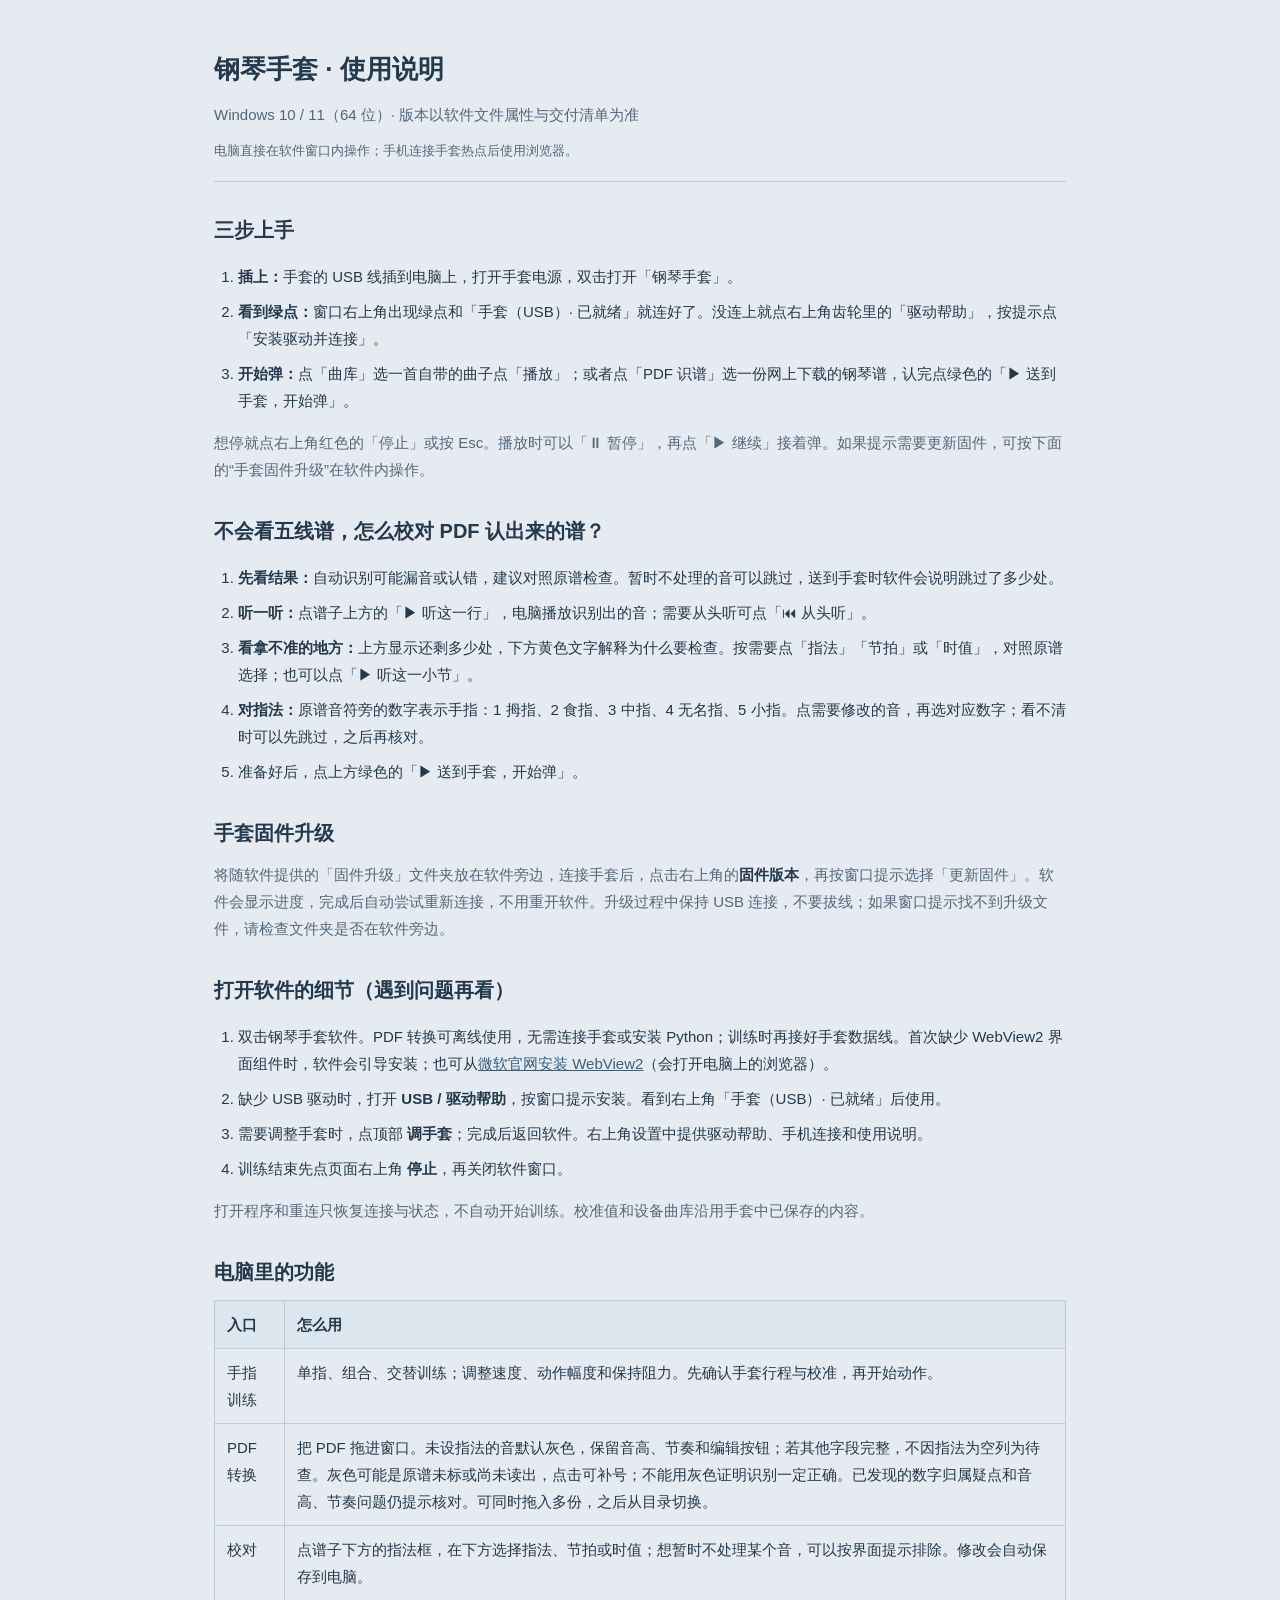
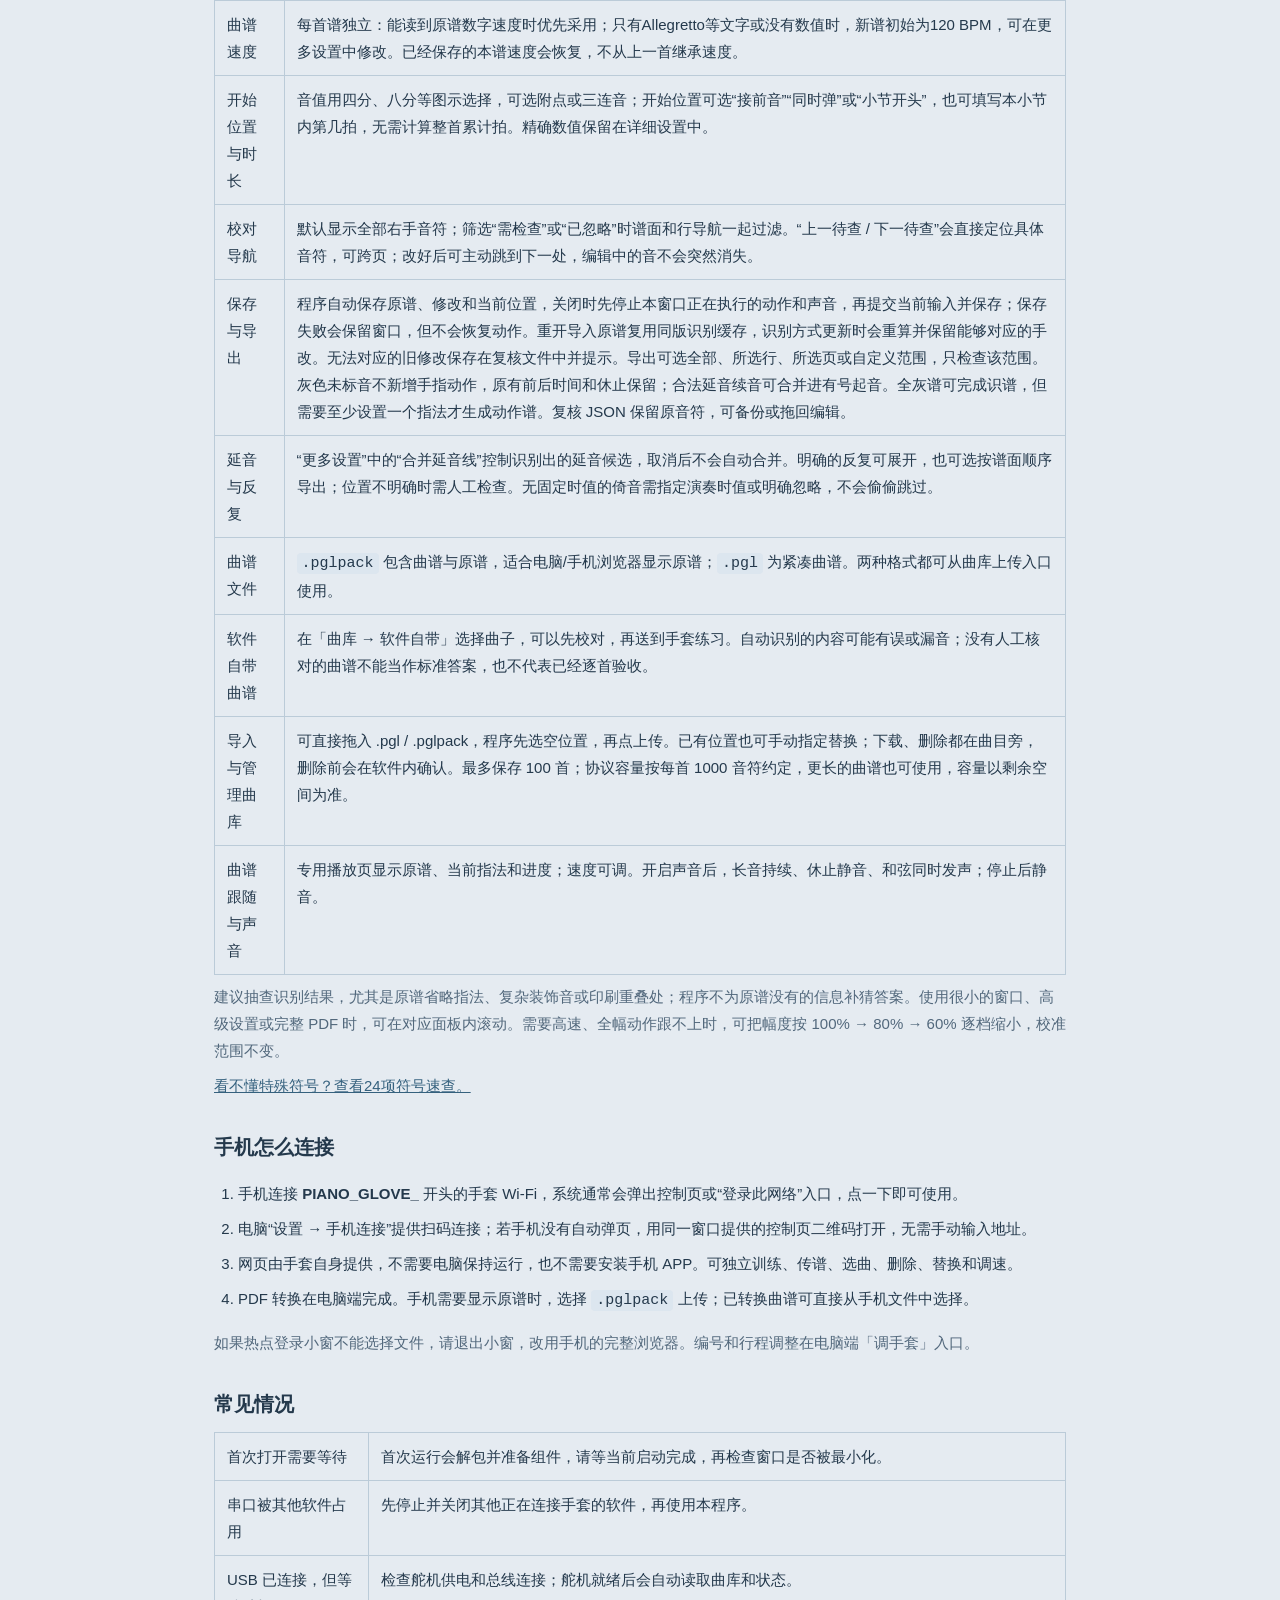
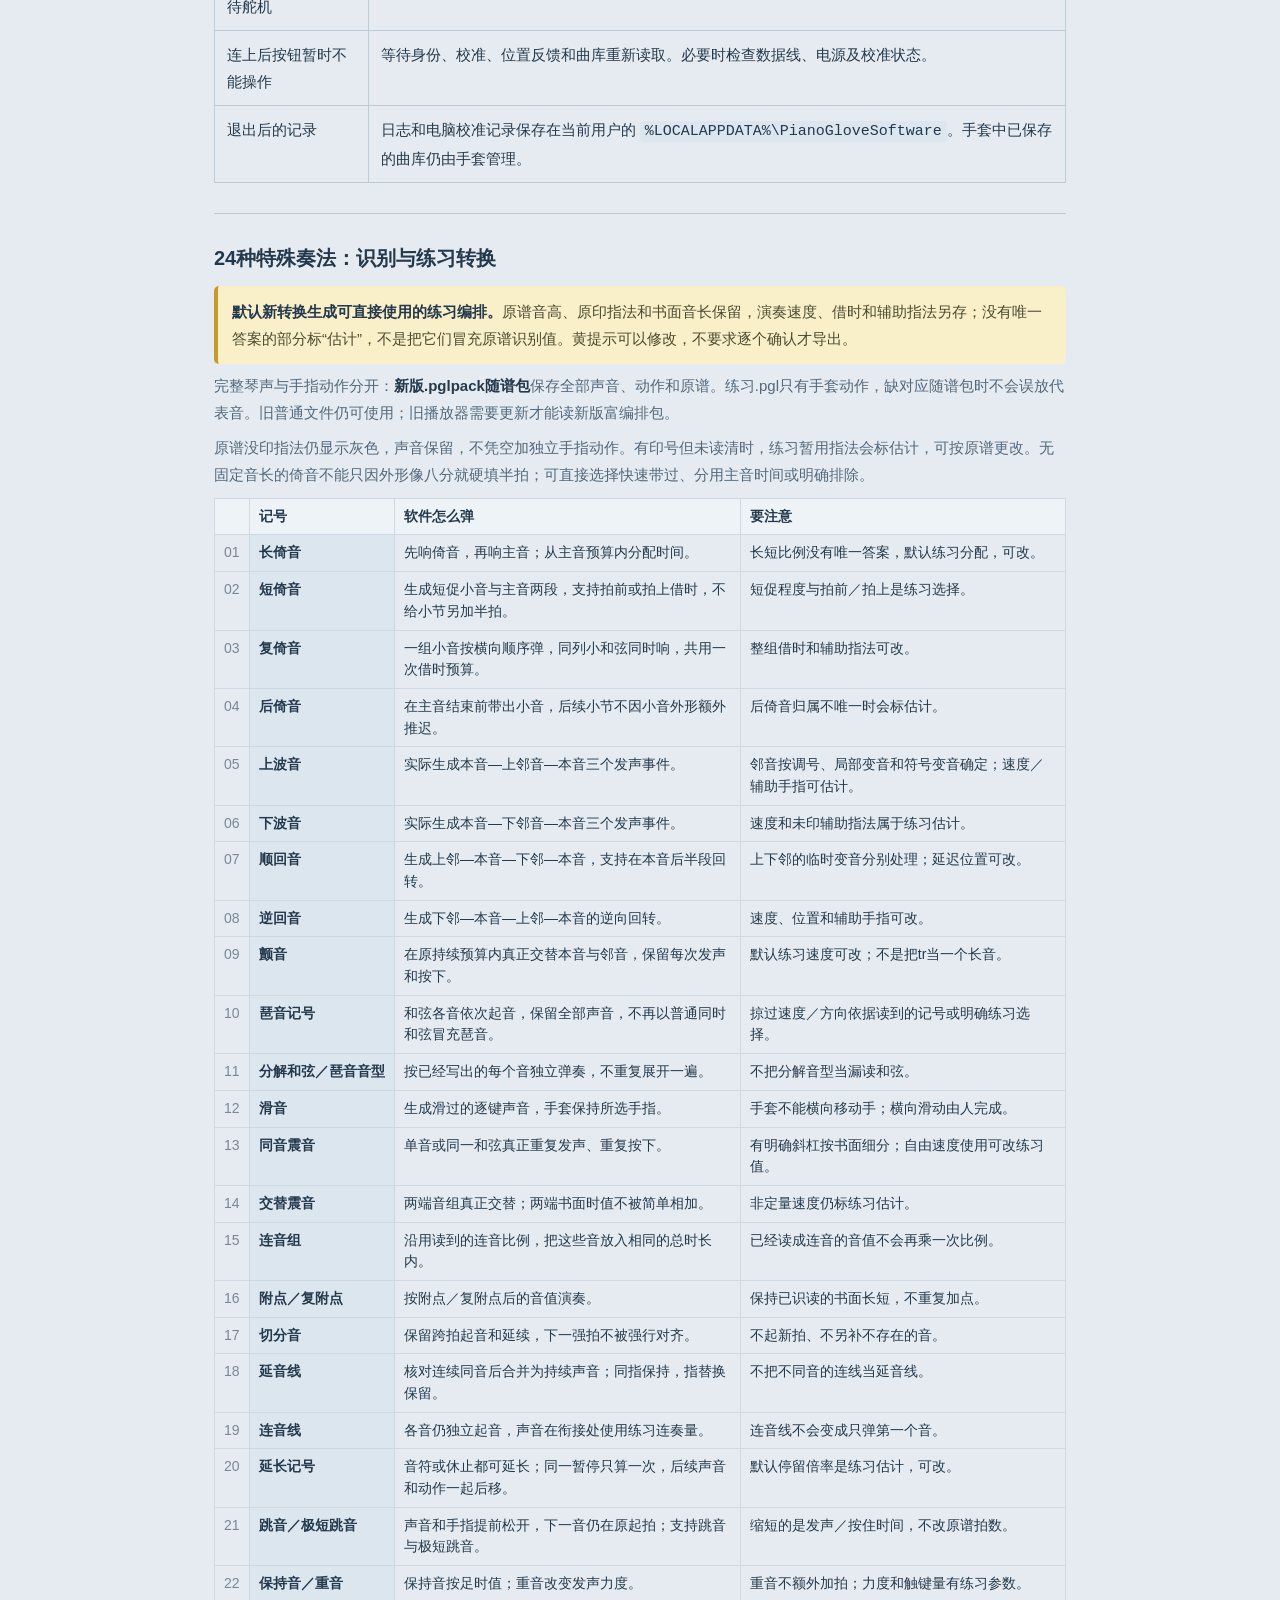
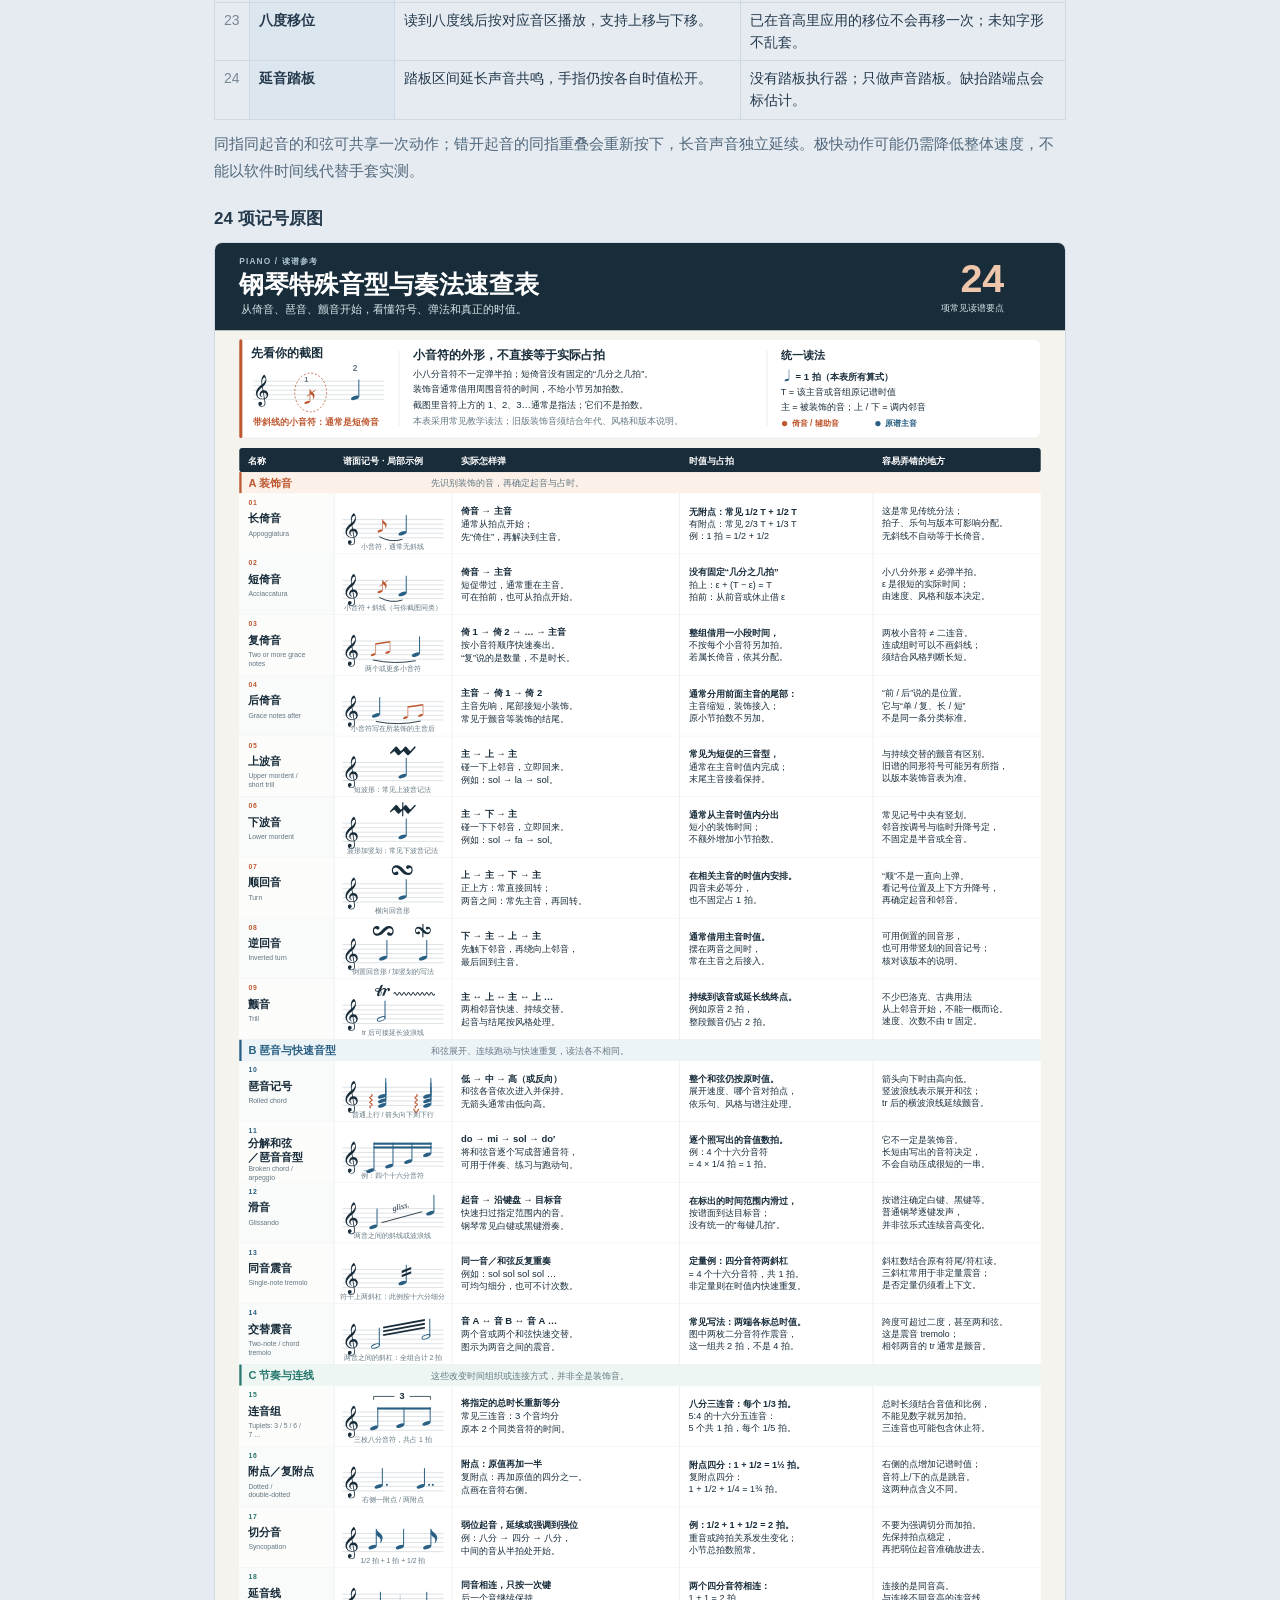
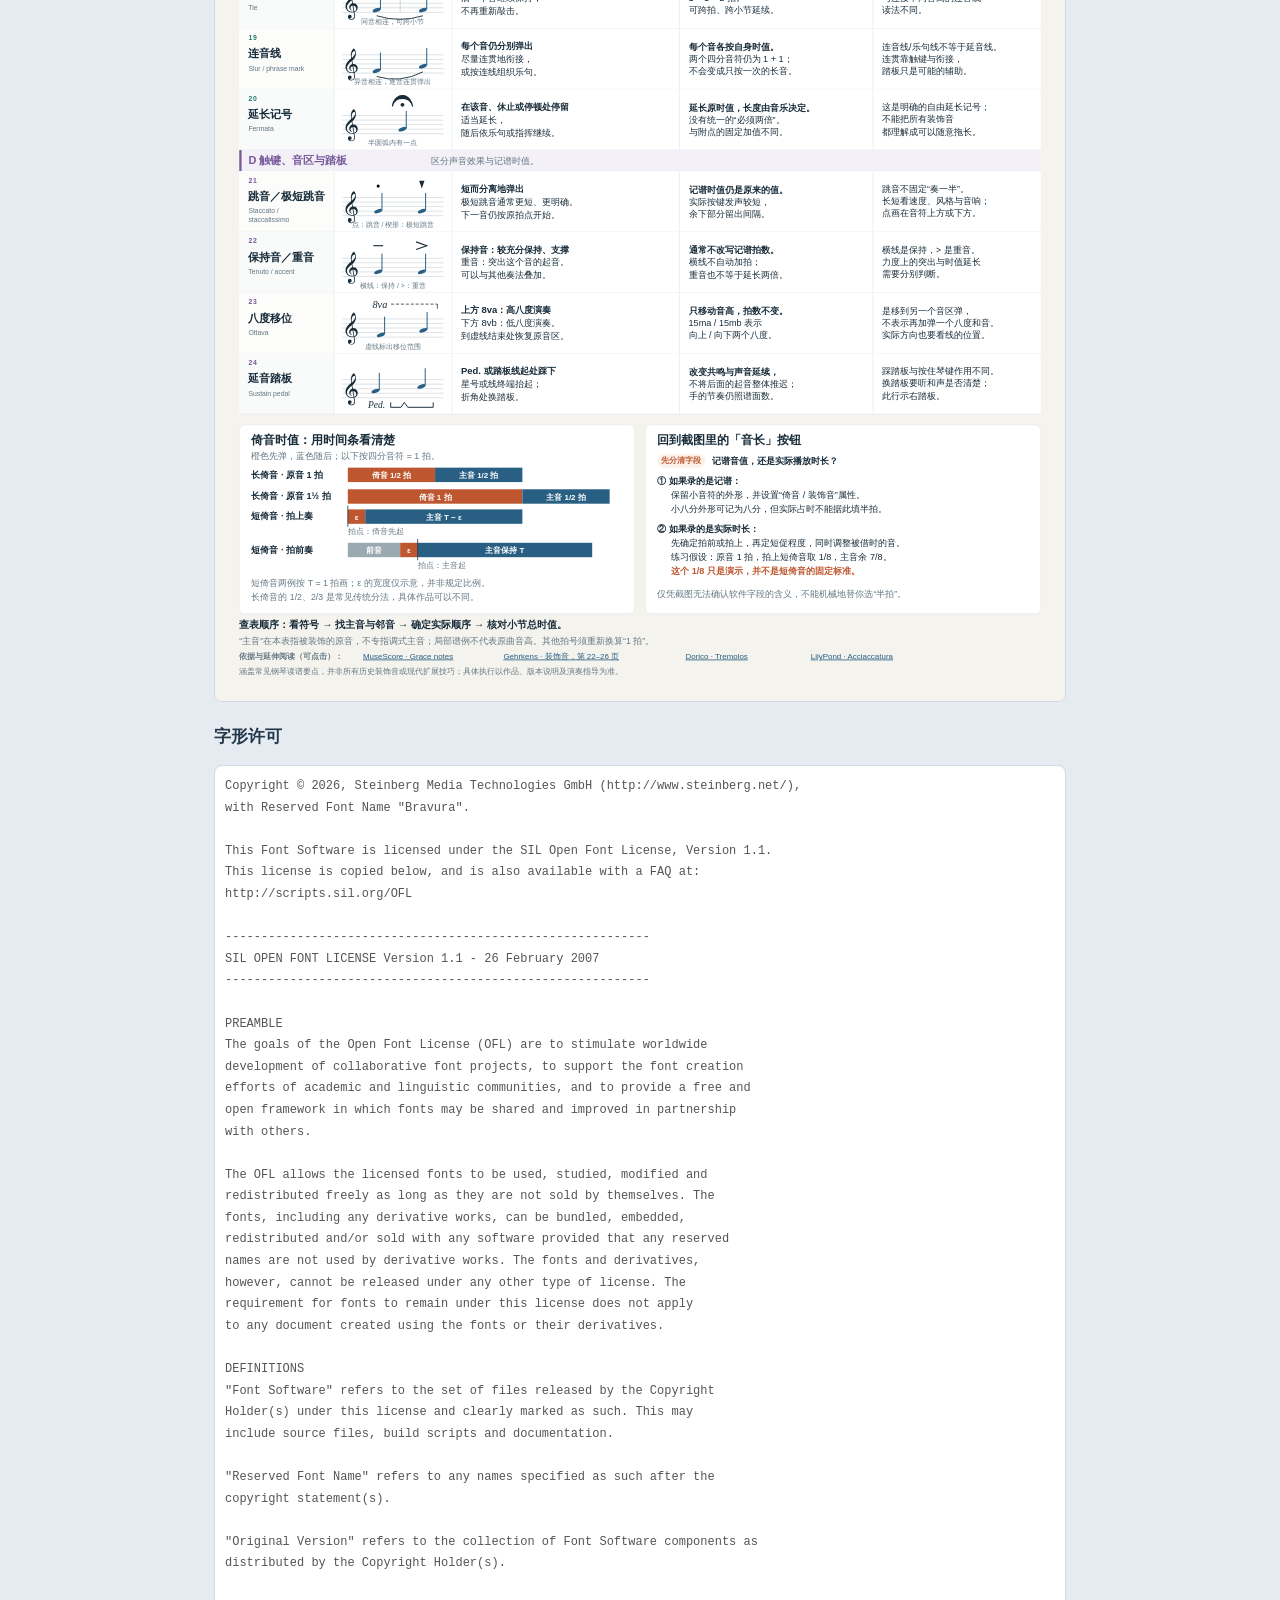
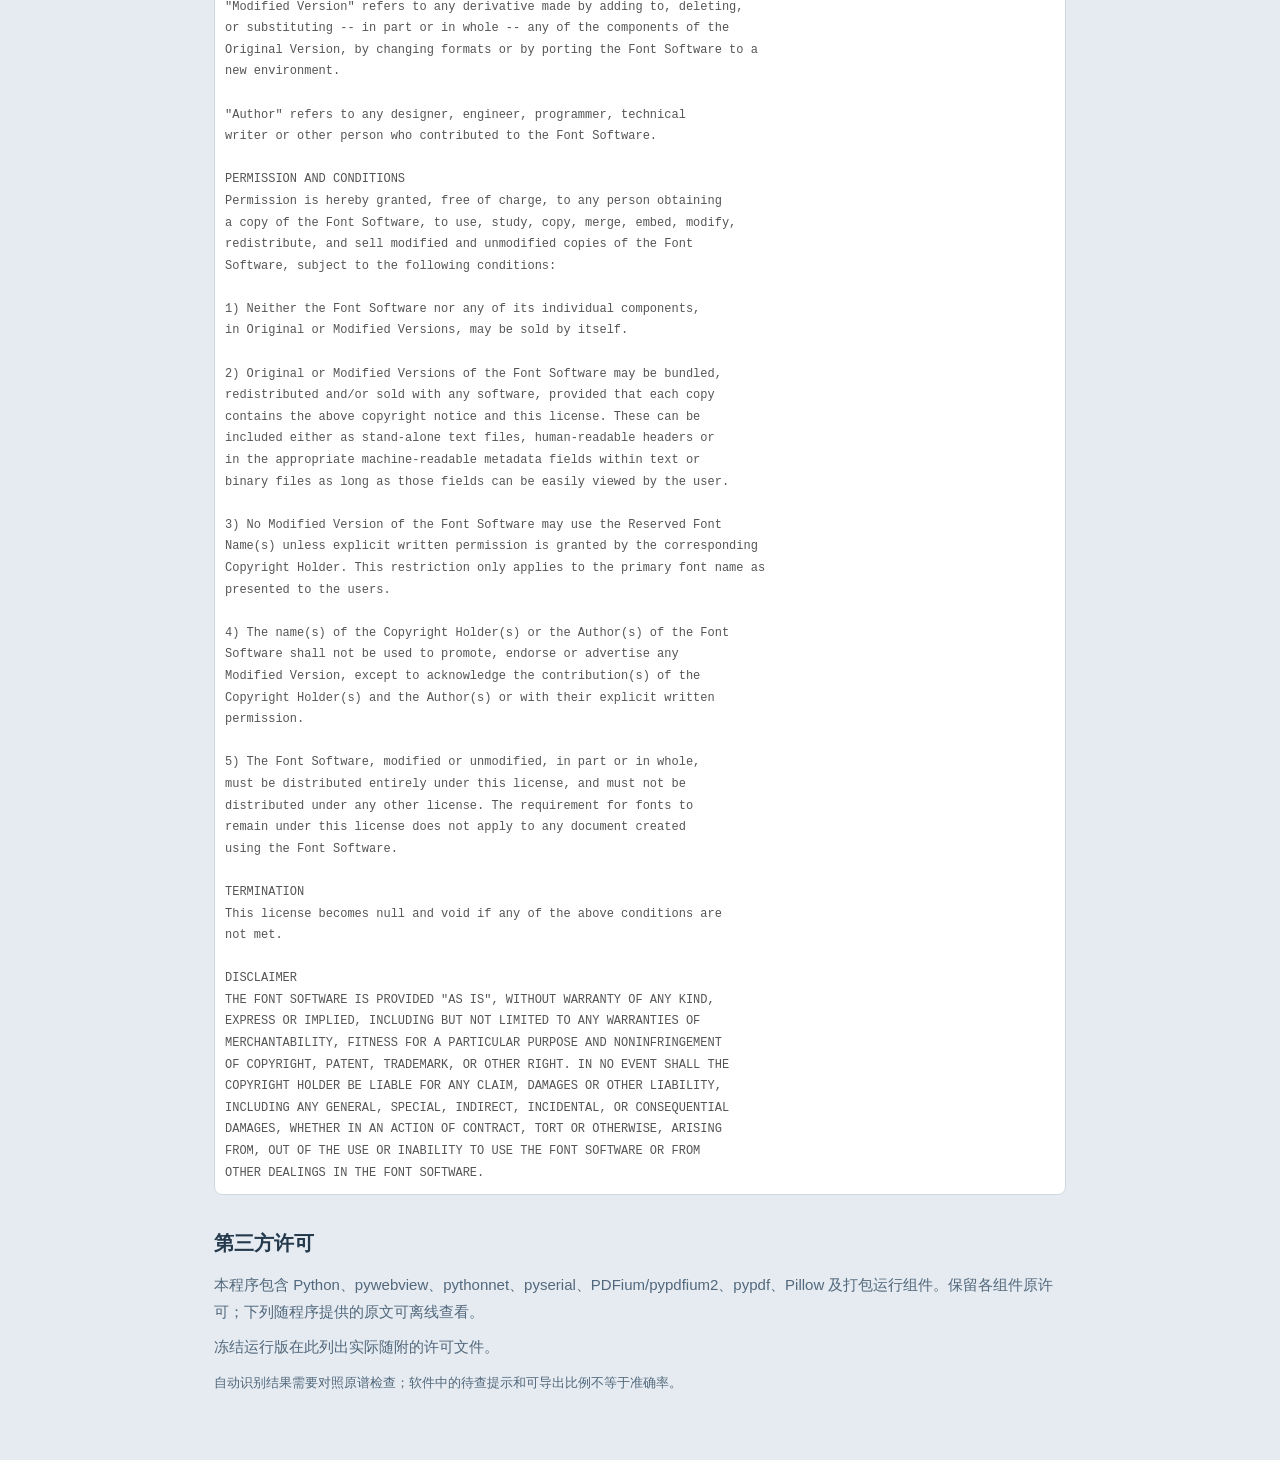
==== host/guide.html @ e15c067e "更新钢琴手套交付版源码" ====
<!doctype html>
<html lang="zh-CN"><head><meta charset="utf-8"><meta name="viewport" content="width=device-width,initial-scale=1"><title>钢琴手套 · 使用说明</title><style>
:root{color-scheme:dark}*{box-sizing:border-box}body{margin:0;background:#151b22;color:#edf6fd;font:15px/1.8 'Microsoft YaHei',sans-serif}main{max-width:900px;margin:auto;padding:28px 24px 60px}h1{font-size:26px;margin:0}h2{font-size:20px;margin:30px 0 10px}p{margin:8px 0;color:#b9cbd8}strong{color:#edf6fd}a{color:#65dddc}code{background:#243340;padding:2px 5px;border-radius:4px}table{width:100%;border-collapse:collapse}td,th{text-align:left;padding:10px 12px;border:1px solid #445b70;vertical-align:top}th{background:#202b37}small{color:#a9c1d3}ol{padding-left:24px}li{margin:8px 0}.intro{padding:18px 0;border-bottom:1px solid #445b70}.link-list{columns:2;overflow-wrap:anywhere}@media(max-width:600px){main{padding:20px 14px}.link-list{columns:1}td,th{padding:8px;font-size:13px}}
:root{color-scheme:light}body{background:#e5ebf1;color:#24394c}p,small{color:#52687c}strong{color:#24394c}a{color:#35617e}code,th{background:#dce6ef}td,th,.intro{border-color:#bbcbd8}</style></head><body><main>
<header class="intro"><h1>钢琴手套 · 使用说明</h1><p>Windows 10 / 11（64 位）· 版本以软件文件属性与交付清单为准</p><small>电脑直接在软件窗口内操作；手机连接手套热点后使用浏览器。</small></header>
<h2 id="start">三步上手</h2>
<ol class="quick-steps"><li><strong>插上：</strong>手套的 USB 线插到电脑上，打开手套电源，双击打开「钢琴手套」。</li><li><strong>看到绿点：</strong>窗口右上角出现绿点和「手套（USB）· 已就绪」就连好了。没连上就点右上角齿轮里的「驱动帮助」，按提示点「安装驱动并连接」。</li><li><strong>开始弹：</strong>点「曲库」选一首自带的曲子点「播放」；或者点「PDF 识谱」选一份网上下载的钢琴谱，认完点绿色的「▶ 送到手套，开始弹」。</li></ol>
<p>想停就点右上角红色的「停止」或按 Esc。播放时可以「⏸ 暂停」，再点「▶ 继续」接着弹。如果提示需要更新固件，可按下面的“手套固件升级”在软件内操作。</p>
<h2 id="proofread">不会看五线谱，怎么校对 PDF 认出来的谱？</h2>
<ol><li><strong>先看结果：</strong>自动识别可能漏音或认错，建议对照原谱检查。暂时不处理的音可以跳过，送到手套时软件会说明跳过了多少处。</li><li><strong>听一听：</strong>点谱子上方的「▶ 听这一行」，电脑播放识别出的音；需要从头听可点「⏮ 从头听」。</li><li><strong>看拿不准的地方：</strong>上方显示还剩多少处，下方黄色文字解释为什么要检查。按需要点「指法」「节拍」或「时值」，对照原谱选择；也可以点「▶ 听这一小节」。</li><li><strong>对指法：</strong>原谱音符旁的数字表示手指：1 拇指、2 食指、3 中指、4 无名指、5 小指。点需要修改的音，再选对应数字；看不清时可以先跳过，之后再核对。</li><li>准备好后，点上方绿色的「▶ 送到手套，开始弹」。</li></ol>
<h2 id="upgrade">手套固件升级</h2>
<p>将随软件提供的「固件升级」文件夹放在软件旁边，连接手套后，点击右上角的<strong>固件版本</strong>，再按窗口提示选择「更新固件」。软件会显示进度，完成后自动尝试重新连接，不用重开软件。升级过程中保持 USB 连接，不要拔线；如果窗口提示找不到升级文件，请检查文件夹是否在软件旁边。</p>
<h2>打开软件的细节（遇到问题再看）</h2>
<!-- desktop-runtime-edition -->
<ol><li>双击钢琴手套软件。PDF 转换可离线使用，无需连接手套或安装 Python；训练时再接好手套数据线。首次缺少 WebView2 界面组件时，软件会引导安装；也可从<a href="https://developer.microsoft.com/en-us/microsoft-edge/webview2/">微软官网安装 WebView2</a>（会打开电脑上的浏览器）。</li><li>缺少 USB 驱动时，打开 <strong>USB / 驱动帮助</strong>，按窗口提示安装。看到右上角「手套（USB）· 已就绪」后使用。</li><li>需要调整手套时，点顶部 <strong>调手套</strong>；完成后返回软件。右上角设置中提供驱动帮助、手机连接和使用说明。</li><li>训练结束先点页面右上角 <strong>停止</strong>，再关闭软件窗口。</li></ol>
<p>打开程序和重连只恢复连接与状态，不自动开始训练。校准值和设备曲库沿用手套中已保存的内容。</p>
<h2>电脑里的功能</h2>
<table><thead><tr><th>入口</th><th>怎么用</th></tr></thead><tbody>
<tr><td>手指训练</td><td>单指、组合、交替训练；调整速度、动作幅度和保持阻力。先确认手套行程与校准，再开始动作。</td></tr>
<tr><td>PDF 转换</td><td>把 PDF 拖进窗口。未设指法的音默认灰色，保留音高、节奏和编辑按钮；若其他字段完整，不因指法为空列为待查。灰色可能是原谱未标或尚未读出，点击可补号；不能用灰色证明识别一定正确。已发现的数字归属疑点和音高、节奏问题仍提示核对。可同时拖入多份，之后从目录切换。</td></tr>
<tr><td>校对</td><td>点谱子下方的指法框，在下方选择指法、节拍或时值；想暂时不处理某个音，可以按界面提示排除。修改会自动保存到电脑。</td></tr>
<tr><td>曲谱速度</td><td>每首谱独立：能读到原谱数字速度时优先采用；只有Allegretto等文字或没有数值时，新谱初始为120 BPM，可在更多设置中修改。已经保存的本谱速度会恢复，不从上一首继承速度。</td></tr>
<tr><td>开始位置与时长</td><td>音值用四分、八分等图示选择，可选附点或三连音；开始位置可选“接前音”“同时弹”或“小节开头”，也可填写本小节内第几拍，无需计算整首累计拍。精确数值保留在详细设置中。</td></tr>
<tr><td>校对导航</td><td>默认显示全部右手音符；筛选“需检查”或“已忽略”时谱面和行导航一起过滤。“上一待查 / 下一待查”会直接定位具体音符，可跨页；改好后可主动跳到下一处，编辑中的音不会突然消失。</td></tr>
<tr><td>保存与导出</td><td>程序自动保存原谱、修改和当前位置，关闭时先停止本窗口正在执行的动作和声音，再提交当前输入并保存；保存失败会保留窗口，但不会恢复动作。重开导入原谱复用同版识别缓存，识别方式更新时会重算并保留能够对应的手改。无法对应的旧修改保存在复核文件中并提示。导出可选全部、所选行、所选页或自定义范围，只检查该范围。灰色未标音不新增手指动作，原有前后时间和休止保留；合法延音续音可合并进有号起音。全灰谱可完成识谱，但需要至少设置一个指法才生成动作谱。复核 JSON 保留原音符，可备份或拖回编辑。</td></tr>
<tr><td>延音与反复</td><td>“更多设置”中的“合并延音线”控制识别出的延音候选，取消后不会自动合并。明确的反复可展开，也可选按谱面顺序导出；位置不明确时需人工检查。无固定时值的倚音需指定演奏时值或明确忽略，不会偷偷跳过。</td></tr>
<tr><td>曲谱文件</td><td><code>.pglpack</code> 包含曲谱与原谱，适合电脑/手机浏览器显示原谱；<code>.pgl</code> 为紧凑曲谱。两种格式都可从曲库上传入口使用。</td></tr>
<tr><td>软件自带曲谱</td><td>在「曲库 → 软件自带」选择曲子，可以先校对，再送到手套练习。自动识别的内容可能有误或漏音；没有人工核对的曲谱不能当作标准答案，也不代表已经逐首验收。</td></tr>
<tr><td>导入与管理曲库</td><td>可直接拖入 .pgl / .pglpack，程序先选空位置，再点上传。已有位置也可手动指定替换；下载、删除都在曲目旁，删除前会在软件内确认。最多保存 100 首；协议容量按每首 1000 音符约定，更长的曲谱也可使用，容量以剩余空间为准。</td></tr>
<tr><td>曲谱跟随与声音</td><td>专用播放页显示原谱、当前指法和进度；速度可调。开启声音后，长音持续、休止静音、和弦同时发声；停止后静音。</td></tr>
</tbody></table>
<p>建议抽查识别结果，尤其是原谱省略指法、复杂装饰音或印刷重叠处；程序不为原谱没有的信息补猜答案。使用很小的窗口、高级设置或完整 PDF 时，可在对应面板内滚动。需要高速、全幅动作跟不上时，可把幅度按 100% → 80% → 60% 逐档缩小，校准范围不变。</p>
<p><a href="#notation">看不懂特殊符号？查看24项符号速查。</a></p>
<h2 id="phone">手机怎么连接</h2>
<ol><li>手机连接 <strong>PIANO_GLOVE_</strong> 开头的手套 Wi-Fi，系统通常会弹出控制页或“登录此网络”入口，点一下即可使用。</li><li>电脑“设置 → 手机连接”提供扫码连接；若手机没有自动弹页，用同一窗口提供的控制页二维码打开，无需手动输入地址。</li><li>网页由手套自身提供，不需要电脑保持运行，也不需要安装手机 APP。可独立训练、传谱、选曲、删除、替换和调速。</li><li>PDF 转换在电脑端完成。手机需要显示原谱时，选择 <code>.pglpack</code> 上传；已转换曲谱可直接从手机文件中选择。</li></ol>
<p>如果热点登录小窗不能选择文件，请退出小窗，改用手机的完整浏览器。编号和行程调整在电脑端「调手套」入口。</p>
<h2>常见情况</h2>
<table><tbody><tr><td>首次打开需要等待</td><td>首次运行会解包并准备组件，请等当前启动完成，再检查窗口是否被最小化。</td></tr><tr><td>串口被其他软件占用</td><td>先停止并关闭其他正在连接手套的软件，再使用本程序。</td></tr><tr><td>USB 已连接，但等待舵机</td><td>检查舵机供电和总线连接；舵机就绪后会自动读取曲库和状态。</td></tr><tr><td>连上后按钮暂时不能操作</td><td>等待身份、校准、位置反馈和曲库重新读取。必要时检查数据线、电源及校准状态。</td></tr><tr><td>退出后的记录</td><td>日志和电脑校准记录保存在当前用户的 <code>%LOCALAPPDATA%\PianoGloveSoftware</code>。手套中已保存的曲库仍由手套管理。</td></tr></tbody></table>
<!-- BEGIN customer-notation-reference --><style>
.notation-reference{margin-top:30px;border-top:1px solid #bbcbd8;padding-top:8px}.notation-reference h2{margin-top:18px}.notation-reference h3{margin:20px 0 8px;font-size:17px}.notation-reference .nr-intro{padding:12px 14px;background:#f9efc8;border-left:4px solid #c99b26;border-radius:5px;color:#4b4b30}.notation-reference nav{display:flex;gap:8px;flex-wrap:wrap;margin:12px 0}.notation-reference nav a{padding:5px 10px;border:1px solid #bbcbd8;border-radius:5px;text-decoration:none}.notation-reference .nr-item{margin:7px 0;border:1px solid #bbcbd8;border-radius:7px;background:#f5f8fb;overflow:hidden}.notation-reference summary{cursor:pointer;padding:10px 12px;line-height:1.6}.notation-reference .nr-number{display:inline-block;color:#587086;min-width:30px}.notation-reference .nr-plain{display:block;color:#52687c;font-size:13px;margin-left:30px}.notation-reference .nr-body{padding:0 14px 12px}.notation-reference .nr-body p{margin:7px 0}.notation-reference .nr-boundary{background:#e6edf3;border-radius:4px;padding:8px 10px}.notation-reference .nr-plan{margin-top:8px;border-top:1px solid #c7d4df;padding-top:3px}.notation-reference .nr-plan summary{padding:5px 0;color:#52687c;font-size:13px}.notation-reference .nr-original{font-size:13px}.notation-reference small{display:block}.notation-reference a{overflow-wrap:anywhere}@media(max-width:600px){.notation-reference summary{padding:9px}.notation-reference .nr-body{padding:0 10px 10px}.notation-reference .nr-plain{margin-left:0;margin-top:4px}}
.nr-table-wrap{overflow-x:auto;margin:10px 0}.nr-table{width:100%;border-collapse:collapse;font-size:14px;line-height:1.55}.nr-table th,.nr-table td{border:1px solid #cfd8e3;padding:7px 9px;text-align:left;vertical-align:top}.nr-table thead th{background:#eef3f8}.nr-table tbody th{white-space:nowrap}.nr-n{color:#7a8794;width:2.5em}.nr-figure{display:block;width:100%;max-width:1100px;background:#fff;border:1px solid #cfd8e3;border-radius:8px;margin:8px 0}.nr-license{white-space:pre-wrap;font-size:12px;color:#555;background:#fff;border:1px solid #cfd8e3;border-radius:8px;padding:10px;max-height:none}
</style><section class="notation-reference" id="notation"><h2>24种特殊奏法：识别与练习转换</h2><p class="nr-intro"><strong>默认新转换生成可直接使用的练习编排。</strong>原谱音高、原印指法和书面音长保留，演奏速度、借时和辅助指法另存；没有唯一答案的部分标“估计”，不是把它们冒充原谱识别值。黄提示可以修改，不要求逐个确认才导出。</p><p>完整琴声与手指动作分开：<strong>新版.pglpack随谱包</strong>保存全部声音、动作和原谱。练习.pgl只有手套动作，缺对应随谱包时不会误放代表音。旧普通文件仍可使用；旧播放器需要更新才能读新版富编排包。</p><p>原谱没印指法仍显示灰色，声音保留，不凭空加独立手指动作。有印号但未读清时，练习暂用指法会标估计，可按原谱更改。无固定音长的倚音不能只因外形像八分就硬填半拍；可直接选择快速带过、分用主音时间或明确排除。</p><div class="nr-table-wrap"><table class="nr-table"><thead><tr><th></th><th>记号</th><th>软件怎么弹</th><th>要注意</th></tr></thead><tbody><tr><td class="nr-n">01</td><th>长倚音</th><td>先响倚音，再响主音；从主音预算内分配时间。</td><td>长短比例没有唯一答案，默认练习分配，可改。</td></tr><tr><td class="nr-n">02</td><th>短倚音</th><td>生成短促小音与主音两段，支持拍前或拍上借时，不给小节另加半拍。</td><td>短促程度与拍前／拍上是练习选择。</td></tr><tr><td class="nr-n">03</td><th>复倚音</th><td>一组小音按横向顺序弹，同列小和弦同时响，共用一次借时预算。</td><td>整组借时和辅助指法可改。</td></tr><tr><td class="nr-n">04</td><th>后倚音</th><td>在主音结束前带出小音，后续小节不因小音外形额外推迟。</td><td>后倚音归属不唯一时会标估计。</td></tr><tr><td class="nr-n">05</td><th>上波音</th><td>实际生成本音—上邻音—本音三个发声事件。</td><td>邻音按调号、局部变音和符号变音确定；速度／辅助手指可估计。</td></tr><tr><td class="nr-n">06</td><th>下波音</th><td>实际生成本音—下邻音—本音三个发声事件。</td><td>速度和未印辅助指法属于练习估计。</td></tr><tr><td class="nr-n">07</td><th>顺回音</th><td>生成上邻—本音—下邻—本音，支持在本音后半段回转。</td><td>上下邻的临时变音分别处理；延迟位置可改。</td></tr><tr><td class="nr-n">08</td><th>逆回音</th><td>生成下邻—本音—上邻—本音的逆向回转。</td><td>速度、位置和辅助手指可改。</td></tr><tr><td class="nr-n">09</td><th>颤音</th><td>在原持续预算内真正交替本音与邻音，保留每次发声和按下。</td><td>默认练习速度可改；不是把tr当一个长音。</td></tr><tr><td class="nr-n">10</td><th>琶音记号</th><td>和弦各音依次起音，保留全部声音，不再以普通同时和弦冒充琶音。</td><td>掠过速度／方向依据读到的记号或明确练习选择。</td></tr><tr><td class="nr-n">11</td><th>分解和弦／琶音音型</th><td>按已经写出的每个音独立弹奏，不重复展开一遍。</td><td>不把分解音型当漏读和弦。</td></tr><tr><td class="nr-n">12</td><th>滑音</th><td>生成滑过的逐键声音，手套保持所选手指。</td><td>手套不能横向移动手；横向滑动由人完成。</td></tr><tr><td class="nr-n">13</td><th>同音震音</th><td>单音或同一和弦真正重复发声、重复按下。</td><td>有明确斜杠按书面细分；自由速度使用可改练习值。</td></tr><tr><td class="nr-n">14</td><th>交替震音</th><td>两端音组真正交替；两端书面时值不被简单相加。</td><td>非定量速度仍标练习估计。</td></tr><tr><td class="nr-n">15</td><th>连音组</th><td>沿用读到的连音比例，把这些音放入相同的总时长内。</td><td>已经读成连音的音值不会再乘一次比例。</td></tr><tr><td class="nr-n">16</td><th>附点／复附点</th><td>按附点／复附点后的音值演奏。</td><td>保持已识读的书面长短，不重复加点。</td></tr><tr><td class="nr-n">17</td><th>切分音</th><td>保留跨拍起音和延续，下一强拍不被强行对齐。</td><td>不起新拍、不另补不存在的音。</td></tr><tr><td class="nr-n">18</td><th>延音线</th><td>核对连续同音后合并为持续声音；同指保持，指替换保留。</td><td>不把不同音的连线当延音线。</td></tr><tr><td class="nr-n">19</td><th>连音线</th><td>各音仍独立起音，声音在衔接处使用练习连奏量。</td><td>连音线不会变成只弹第一个音。</td></tr><tr><td class="nr-n">20</td><th>延长记号</th><td>音符或休止都可延长；同一暂停只算一次，后续声音和动作一起后移。</td><td>默认停留倍率是练习估计，可改。</td></tr><tr><td class="nr-n">21</td><th>跳音／极短跳音</th><td>声音和手指提前松开，下一音仍在原起拍；支持跳音与极短跳音。</td><td>缩短的是发声／按住时间，不改原谱拍数。</td></tr><tr><td class="nr-n">22</td><th>保持音／重音</th><td>保持音按足时值；重音改变发声力度。</td><td>重音不额外加拍；力度和触键量有练习参数。</td></tr><tr><td class="nr-n">23</td><th>八度移位</th><td>读到八度线后按对应音区播放，支持上移与下移。</td><td>已在音高里应用的移位不会再移一次；未知字形不乱套。</td></tr><tr><td class="nr-n">24</td><th>延音踏板</th><td>踏板区间延长声音共鸣，手指仍按各自时值松开。</td><td>没有踏板执行器；只做声音踏板。缺抬踏端点会标估计。</td></tr></tbody></table></div><p>同指同起音的和弦可共享一次动作；错开起音的同指重叠会重新按下，长音声音独立延续。极快动作可能仍需降低整体速度，不能以软件时间线代替手套实测。</p><h3>24 项记号原图</h3><img class="nr-figure" src="assets/notation/piano-notation-reference.svg" alt="24 项钢琴记号原图"><h3>字形许可</h3><pre class="nr-license">Copyright © 2026, Steinberg Media Technologies GmbH (http://www.steinberg.net/),
with Reserved Font Name &quot;Bravura&quot;.

This Font Software is licensed under the SIL Open Font License, Version 1.1.
This license is copied below, and is also available with a FAQ at:
http://scripts.sil.org/OFL

-----------------------------------------------------------
SIL OPEN FONT LICENSE Version 1.1 - 26 February 2007
-----------------------------------------------------------

PREAMBLE
The goals of the Open Font License (OFL) are to stimulate worldwide
development of collaborative font projects, to support the font creation
efforts of academic and linguistic communities, and to provide a free and
open framework in which fonts may be shared and improved in partnership
with others.

The OFL allows the licensed fonts to be used, studied, modified and
redistributed freely as long as they are not sold by themselves. The
fonts, including any derivative works, can be bundled, embedded,
redistributed and/or sold with any software provided that any reserved
names are not used by derivative works. The fonts and derivatives,
however, cannot be released under any other type of license. The
requirement for fonts to remain under this license does not apply
to any document created using the fonts or their derivatives.

DEFINITIONS
&quot;Font Software&quot; refers to the set of files released by the Copyright
Holder(s) under this license and clearly marked as such. This may
include source files, build scripts and documentation.

&quot;Reserved Font Name&quot; refers to any names specified as such after the
copyright statement(s).

&quot;Original Version&quot; refers to the collection of Font Software components as
distributed by the Copyright Holder(s).

&quot;Modified Version&quot; refers to any derivative made by adding to, deleting,
or substituting -- in part or in whole -- any of the components of the
Original Version, by changing formats or by porting the Font Software to a
new environment.

&quot;Author&quot; refers to any designer, engineer, programmer, technical
writer or other person who contributed to the Font Software.

PERMISSION AND CONDITIONS
Permission is hereby granted, free of charge, to any person obtaining
a copy of the Font Software, to use, study, copy, merge, embed, modify,
redistribute, and sell modified and unmodified copies of the Font
Software, subject to the following conditions:

1) Neither the Font Software nor any of its individual components,
in Original or Modified Versions, may be sold by itself.

2) Original or Modified Versions of the Font Software may be bundled,
redistributed and/or sold with any software, provided that each copy
contains the above copyright notice and this license. These can be
included either as stand-alone text files, human-readable headers or
in the appropriate machine-readable metadata fields within text or
binary files as long as those fields can be easily viewed by the user.

3) No Modified Version of the Font Software may use the Reserved Font
Name(s) unless explicit written permission is granted by the corresponding
Copyright Holder. This restriction only applies to the primary font name as
presented to the users.

4) The name(s) of the Copyright Holder(s) or the Author(s) of the Font
Software shall not be used to promote, endorse or advertise any
Modified Version, except to acknowledge the contribution(s) of the
Copyright Holder(s) and the Author(s) or with their explicit written
permission.

5) The Font Software, modified or unmodified, in part or in whole,
must be distributed entirely under this license, and must not be
distributed under any other license. The requirement for fonts to
remain under this license does not apply to any document created
using the Font Software.

TERMINATION
This license becomes null and void if any of the above conditions are
not met.

DISCLAIMER
THE FONT SOFTWARE IS PROVIDED &quot;AS IS&quot;, WITHOUT WARRANTY OF ANY KIND,
EXPRESS OR IMPLIED, INCLUDING BUT NOT LIMITED TO ANY WARRANTIES OF
MERCHANTABILITY, FITNESS FOR A PARTICULAR PURPOSE AND NONINFRINGEMENT
OF COPYRIGHT, PATENT, TRADEMARK, OR OTHER RIGHT. IN NO EVENT SHALL THE
COPYRIGHT HOLDER BE LIABLE FOR ANY CLAIM, DAMAGES OR OTHER LIABILITY,
INCLUDING ANY GENERAL, SPECIAL, INDIRECT, INCIDENTAL, OR CONSEQUENTIAL
DAMAGES, WHETHER IN AN ACTION OF CONTRACT, TORT OR OTHERWISE, ARISING
FROM, OUT OF THE USE OR INABILITY TO USE THE FONT SOFTWARE OR FROM
OTHER DEALINGS IN THE FONT SOFTWARE.
</pre></section><!-- END customer-notation-reference -->

<h2 id="licenses">第三方许可</h2>
<p>本程序包含 Python、pywebview、pythonnet、pyserial、PDFium/pypdfium2、pypdf、Pillow 及打包运行组件。保留各组件原许可；下列随程序提供的原文可离线查看。</p>
<div id="license-files"><p>冻结运行版在此列出实际随附的许可文件。</p></div>
<footer><p><small>自动识别结果需要对照原谱检查；软件中的待查提示和可导出比例不等于准确率。</small></p></footer>
</main></body></html>
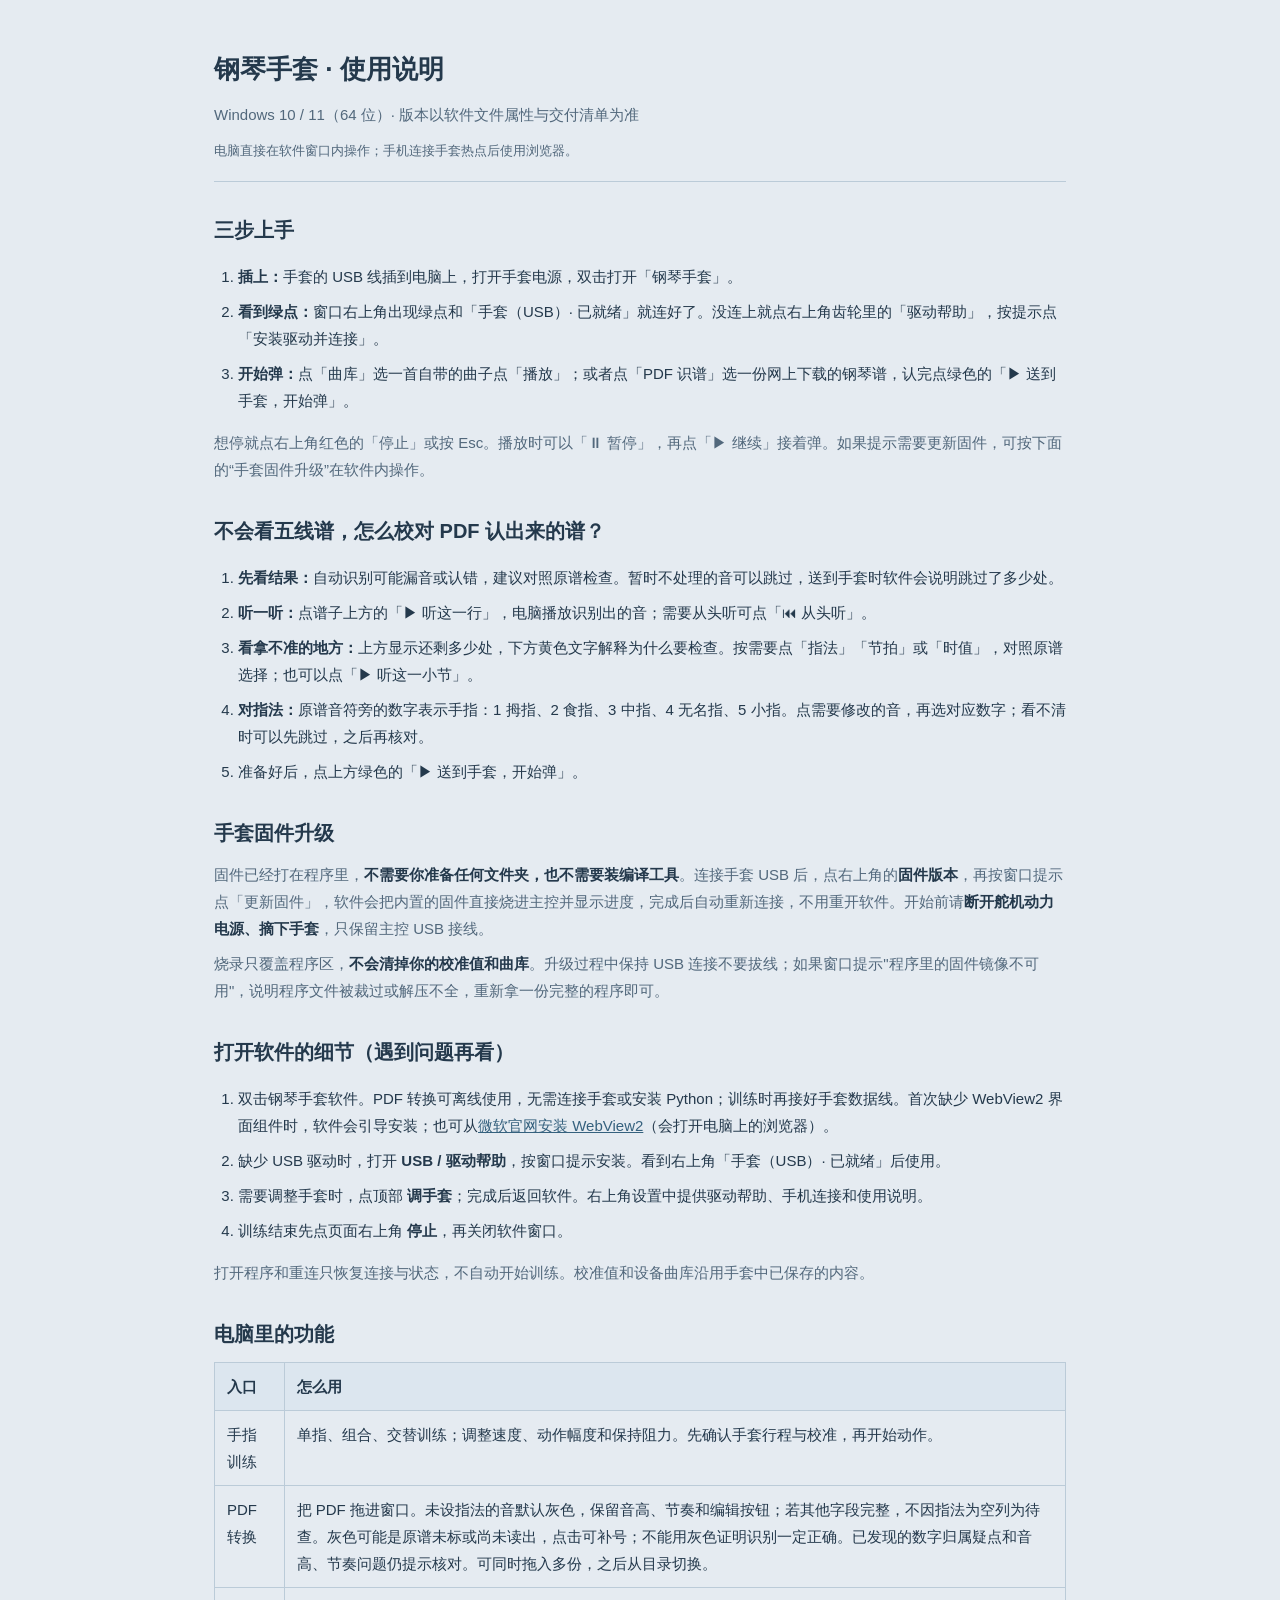
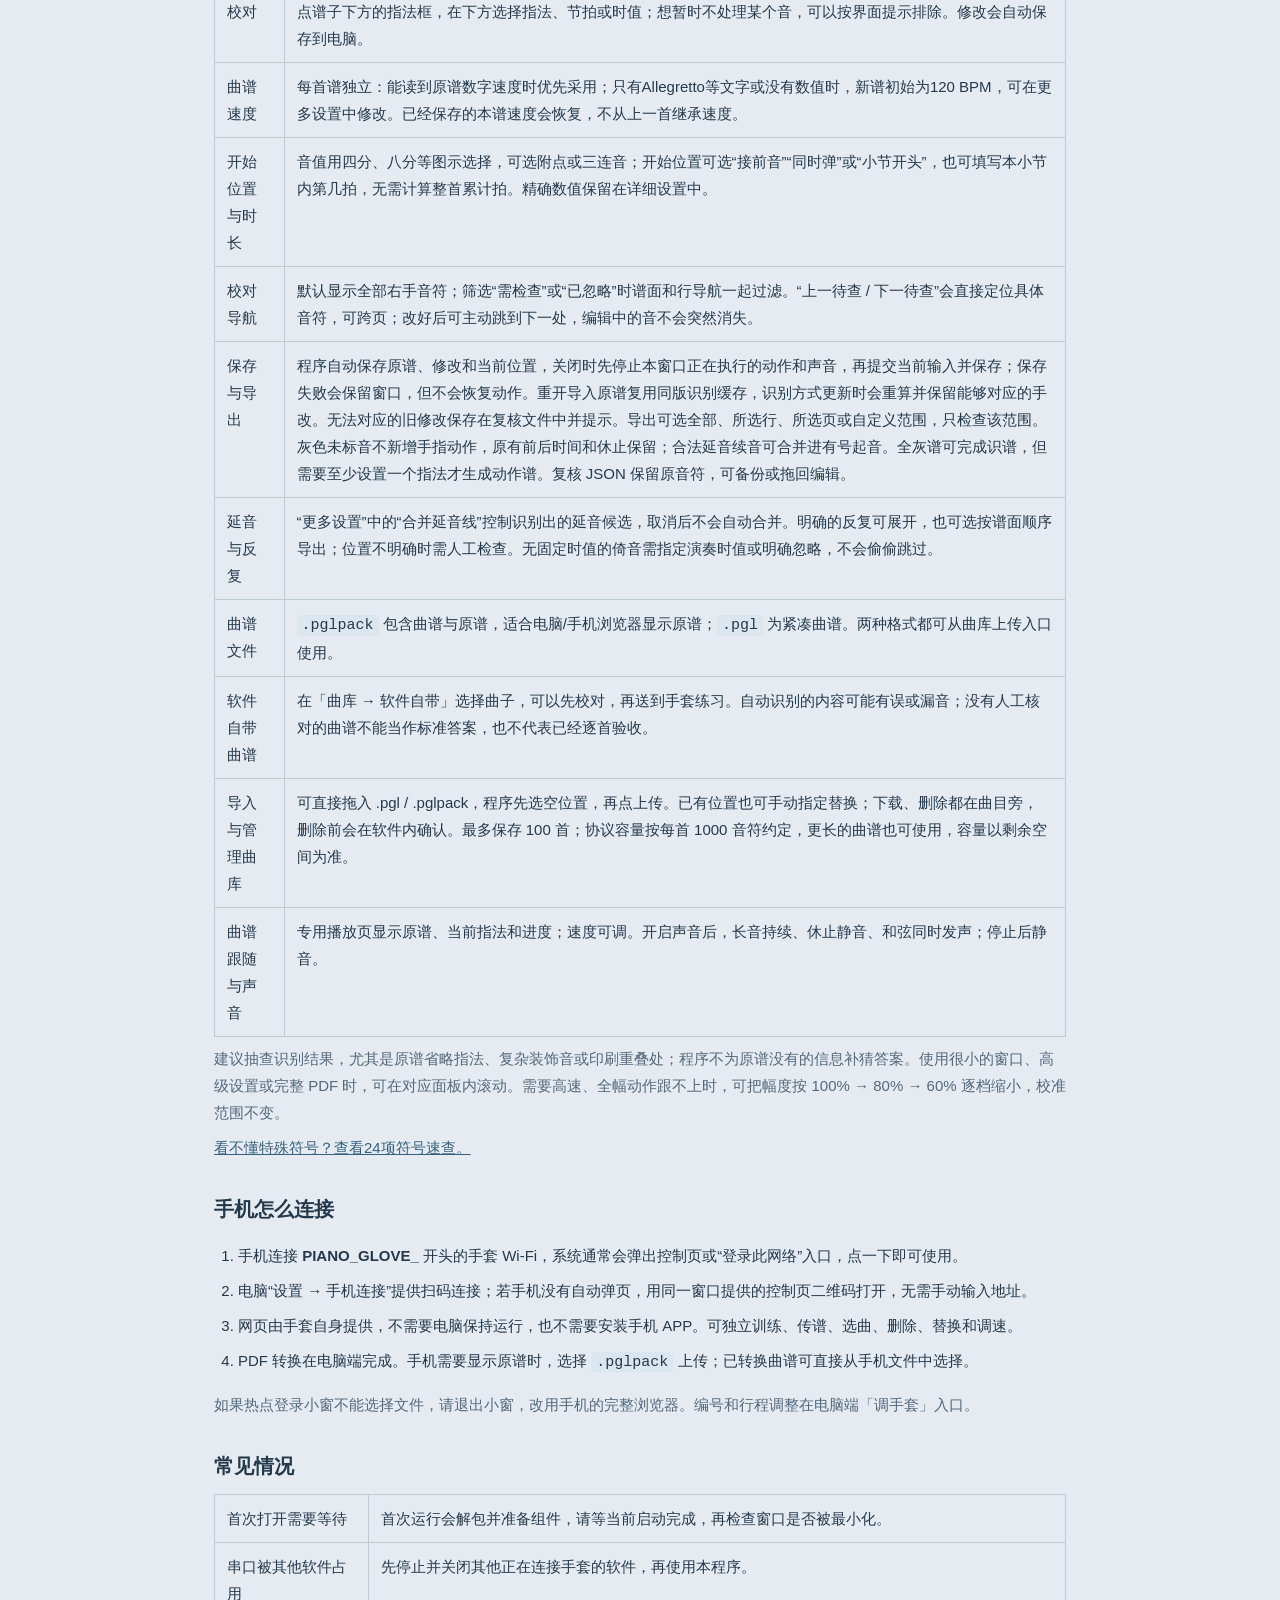
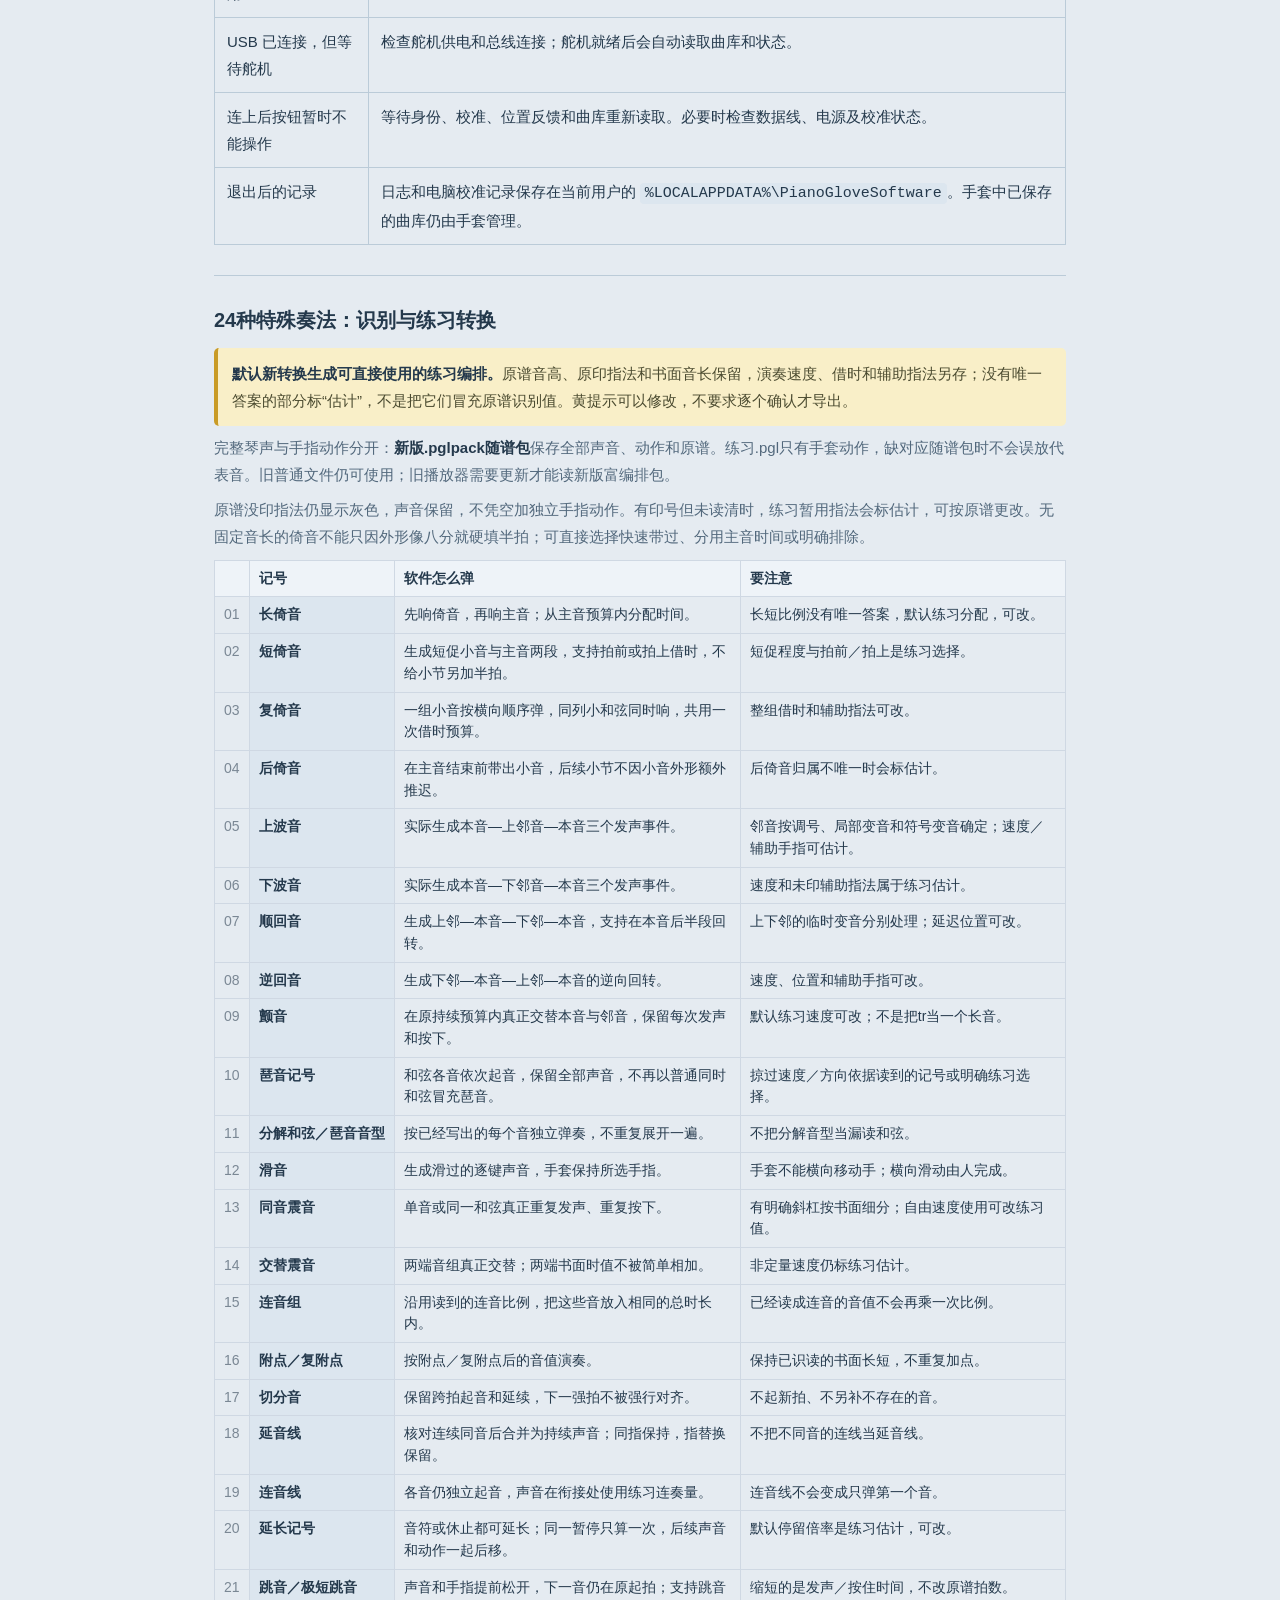
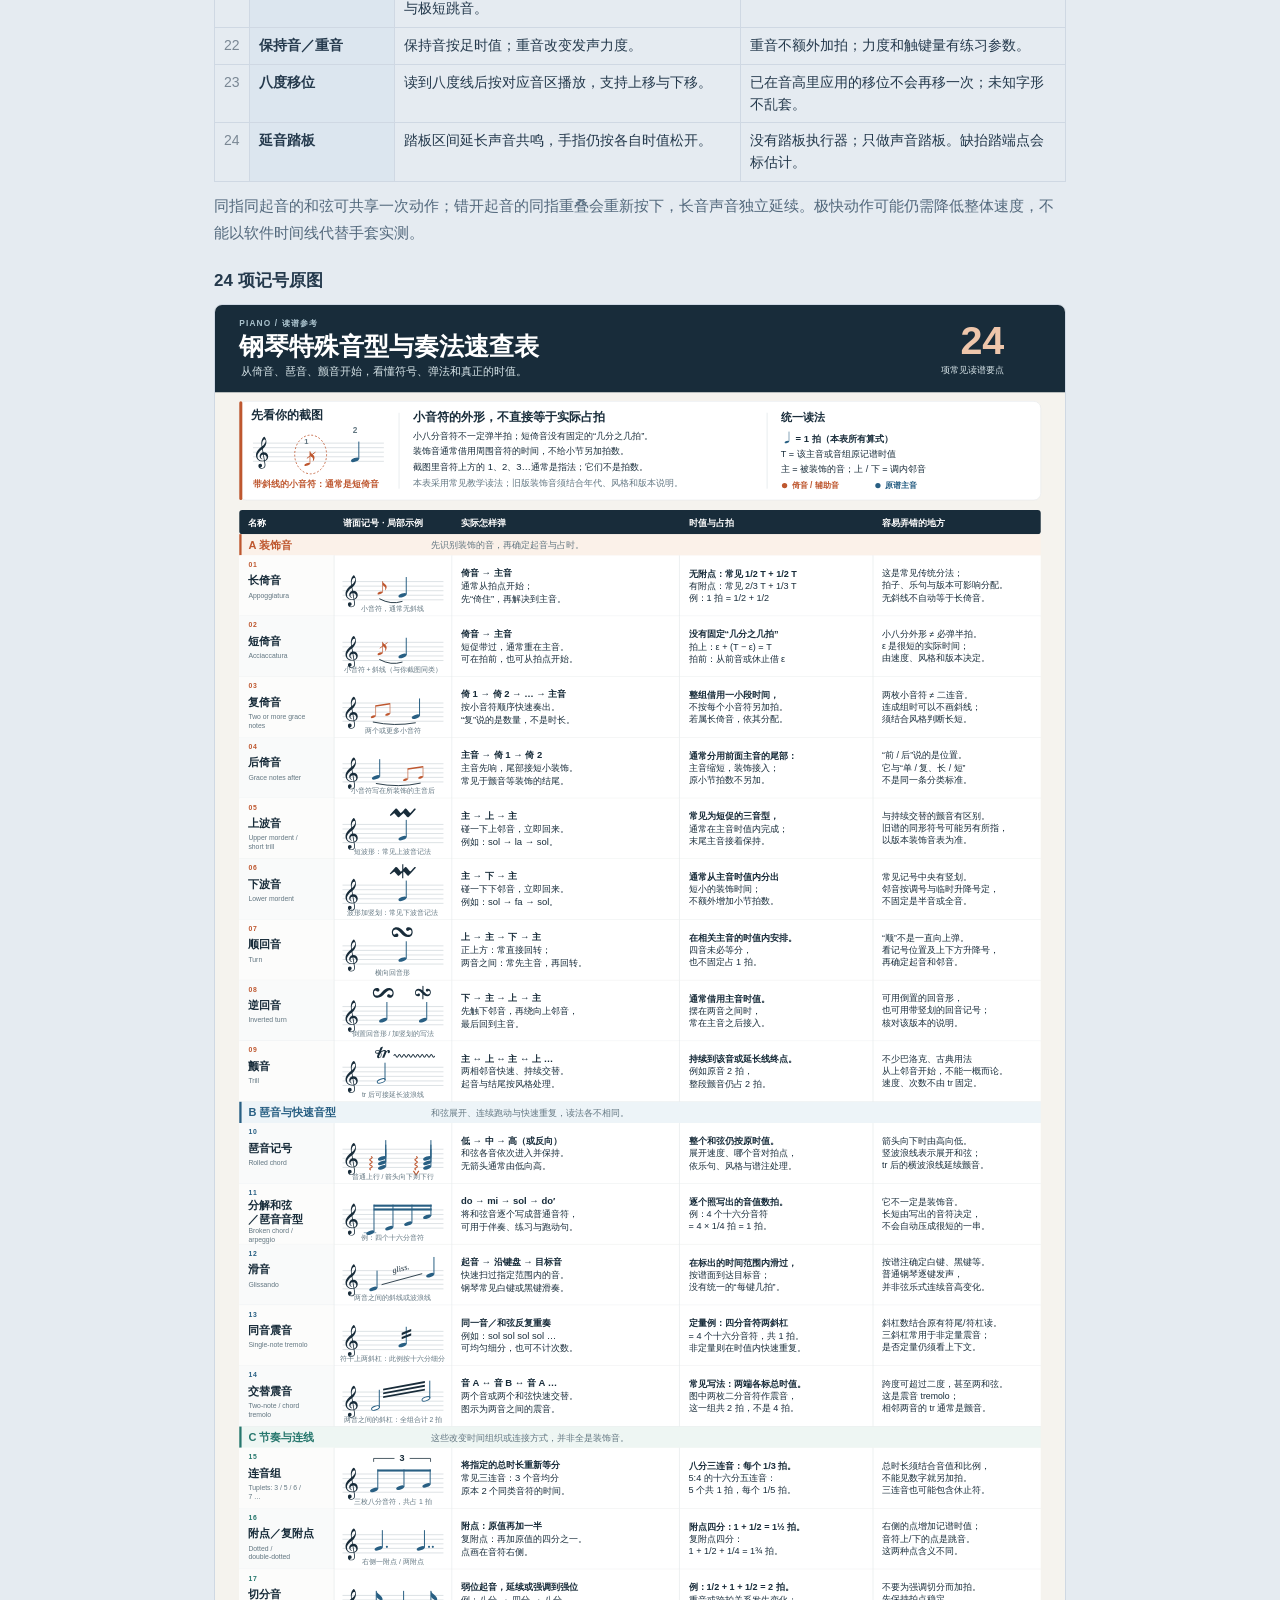
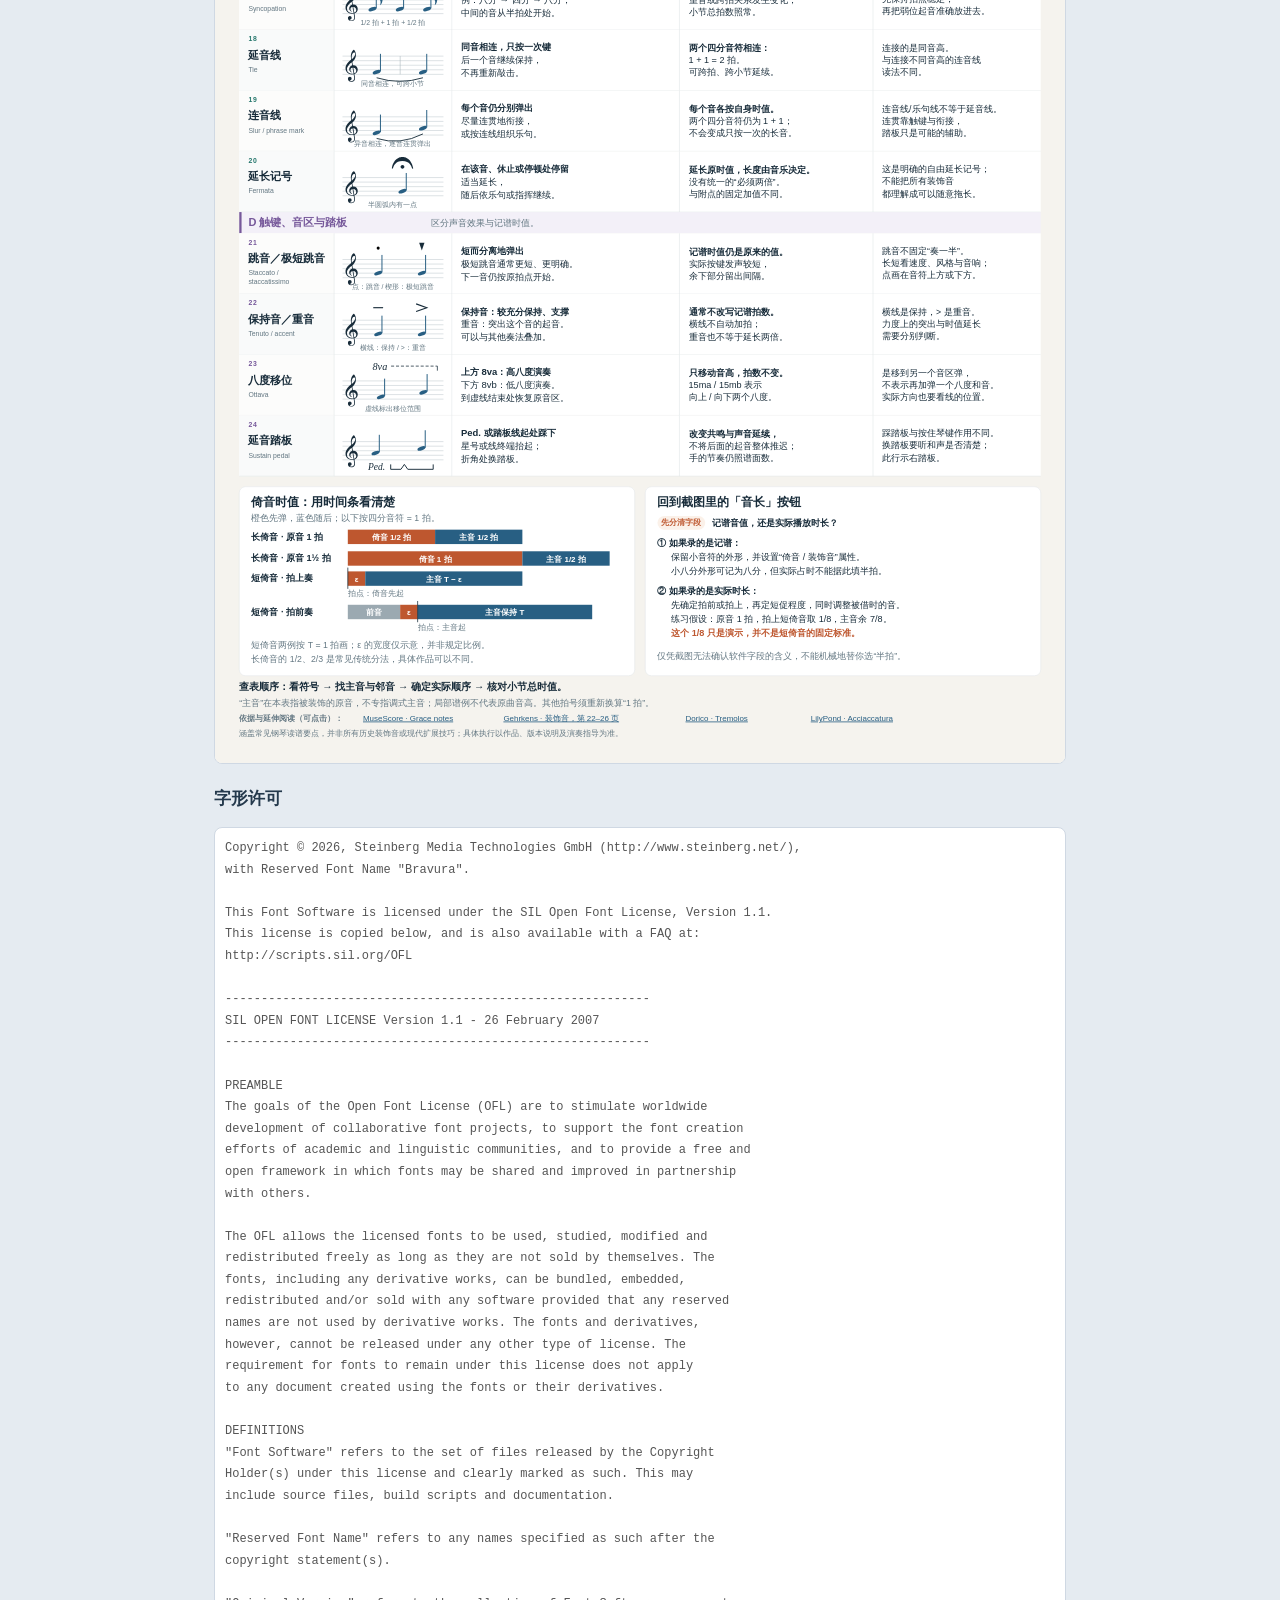
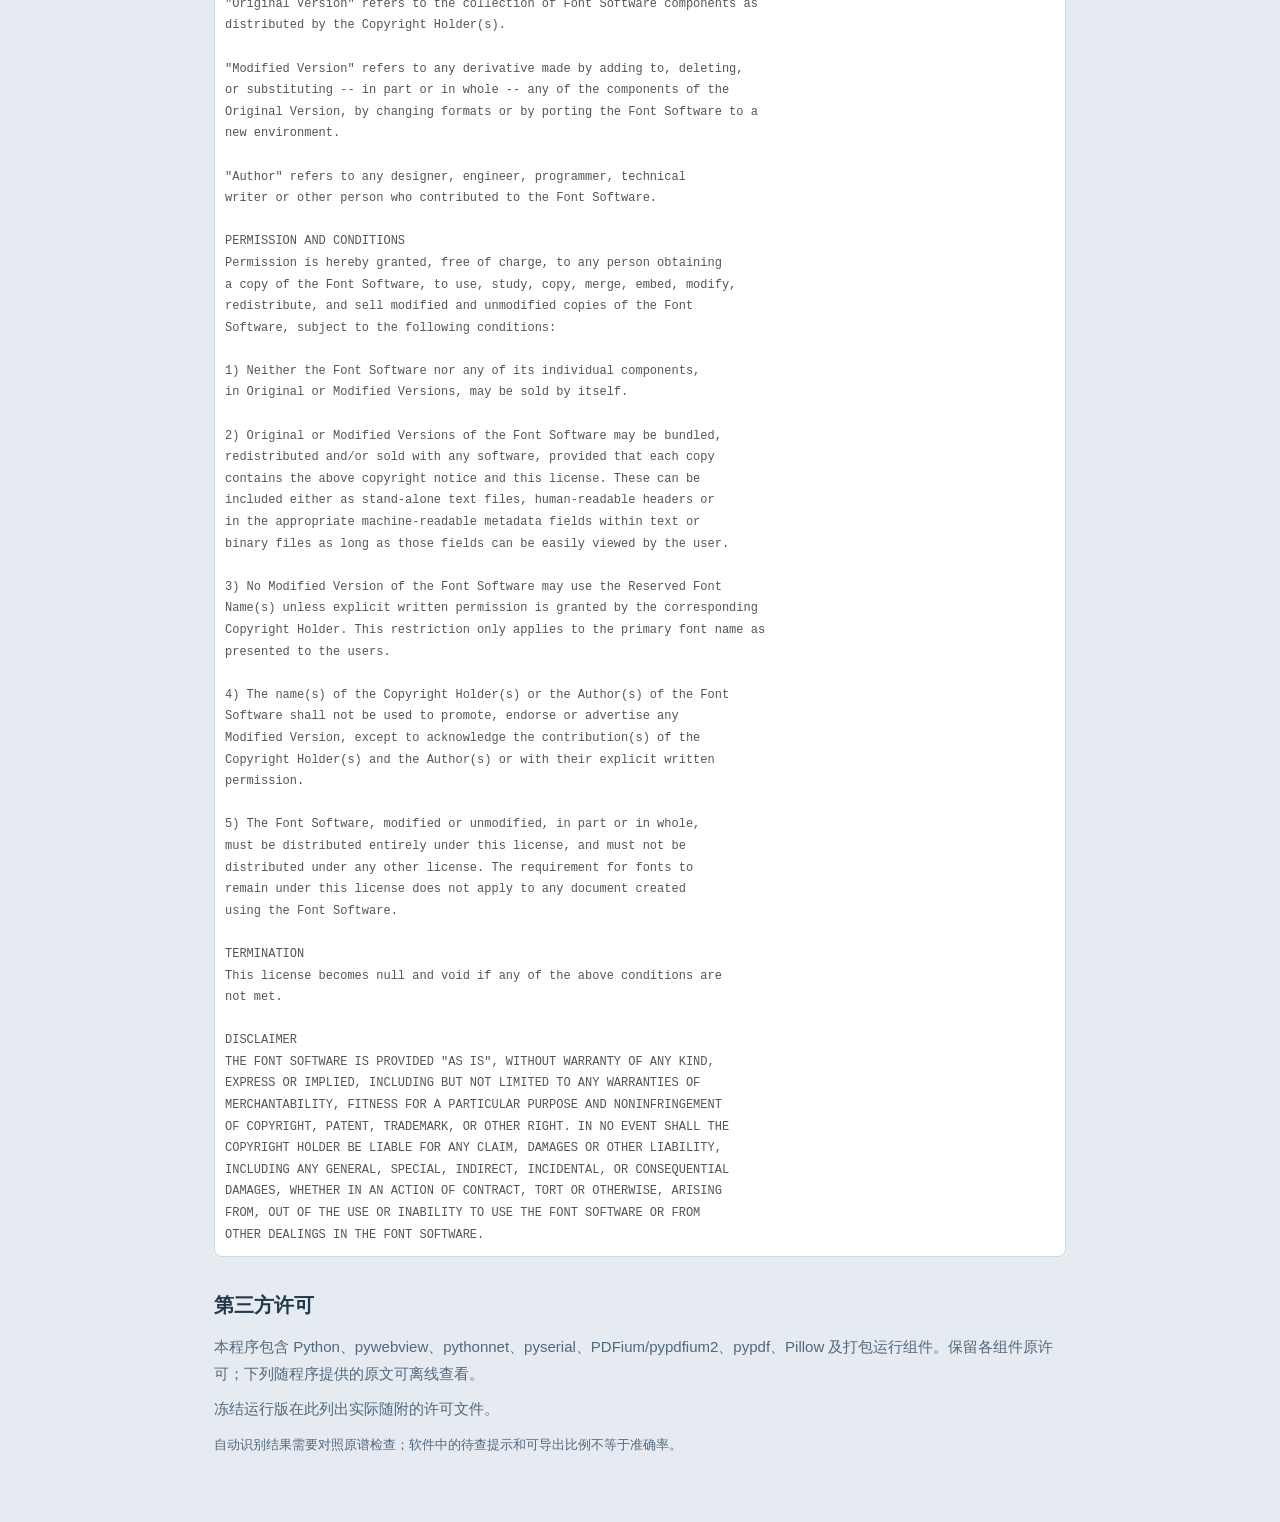
==== commit b4181073: "R30：断联、再调一遍、固件和烧录内置、WebView2 引导器内置；虚拟手机一键启动 - 接手 WorkBuddy 11-09 未提交的 R30 改动（说明见 docs/UPDATE-2026110" ====
--- a/host/guide.html
+++ b/host/guide.html
@@ -9,7 +9,8 @@
 <h2 id="proofread">不会看五线谱，怎么校对 PDF 认出来的谱？</h2>
 <ol><li><strong>先看结果：</strong>自动识别可能漏音或认错，建议对照原谱检查。暂时不处理的音可以跳过，送到手套时软件会说明跳过了多少处。</li><li><strong>听一听：</strong>点谱子上方的「▶ 听这一行」，电脑播放识别出的音；需要从头听可点「⏮ 从头听」。</li><li><strong>看拿不准的地方：</strong>上方显示还剩多少处，下方黄色文字解释为什么要检查。按需要点「指法」「节拍」或「时值」，对照原谱选择；也可以点「▶ 听这一小节」。</li><li><strong>对指法：</strong>原谱音符旁的数字表示手指：1 拇指、2 食指、3 中指、4 无名指、5 小指。点需要修改的音，再选对应数字；看不清时可以先跳过，之后再核对。</li><li>准备好后，点上方绿色的「▶ 送到手套，开始弹」。</li></ol>
 <h2 id="upgrade">手套固件升级</h2>
-<p>将随软件提供的「固件升级」文件夹放在软件旁边，连接手套后，点击右上角的<strong>固件版本</strong>，再按窗口提示选择「更新固件」。软件会显示进度，完成后自动尝试重新连接，不用重开软件。升级过程中保持 USB 连接，不要拔线；如果窗口提示找不到升级文件，请检查文件夹是否在软件旁边。</p>
+<p>固件已经打在程序里，<strong>不需要你准备任何文件夹，也不需要装编译工具</strong>。连接手套 USB 后，点右上角的<strong>固件版本</strong>，再按窗口提示点「更新固件」，软件会把内置的固件直接烧进主控并显示进度，完成后自动重新连接，不用重开软件。开始前请<strong>断开舵机动力电源、摘下手套</strong>，只保留主控 USB 接线。</p>
+<p>烧录只覆盖程序区，<strong>不会清掉你的校准值和曲库</strong>。升级过程中保持 USB 连接不要拔线；如果窗口提示"程序里的固件镜像不可用"，说明程序文件被裁过或解压不全，重新拿一份完整的程序即可。</p>
 <h2>打开软件的细节（遇到问题再看）</h2>
 <!-- desktop-runtime-edition -->
 <ol><li>双击钢琴手套软件。PDF 转换可离线使用，无需连接手套或安装 Python；训练时再接好手套数据线。首次缺少 WebView2 界面组件时，软件会引导安装；也可从<a href="https://developer.microsoft.com/en-us/microsoft-edge/webview2/">微软官网安装 WebView2</a>（会打开电脑上的浏览器）。</li><li>缺少 USB 驱动时，打开 <strong>USB / 驱动帮助</strong>，按窗口提示安装。看到右上角「手套（USB）· 已就绪」后使用。</li><li>需要调整手套时，点顶部 <strong>调手套</strong>；完成后返回软件。右上角设置中提供驱动帮助、手机连接和使用说明。</li><li>训练结束先点页面右上角 <strong>停止</strong>，再关闭软件窗口。</li></ol>
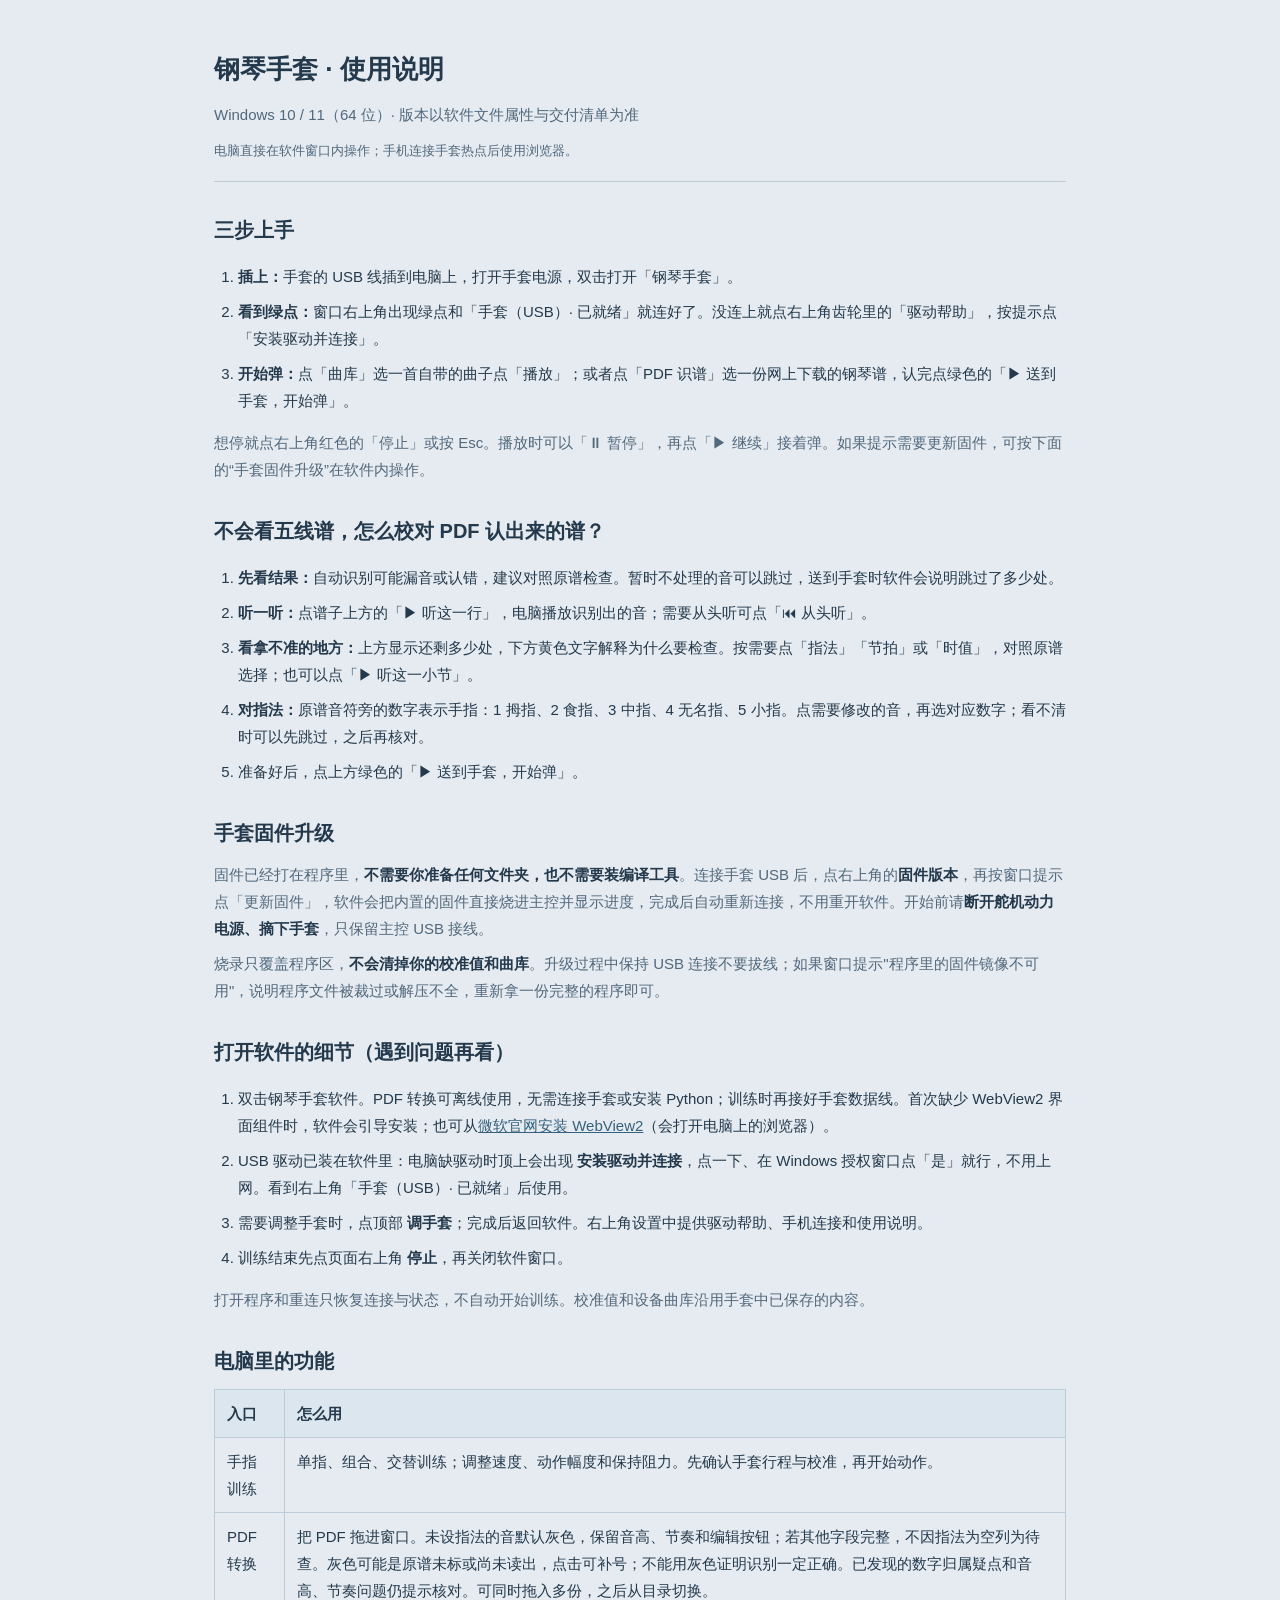
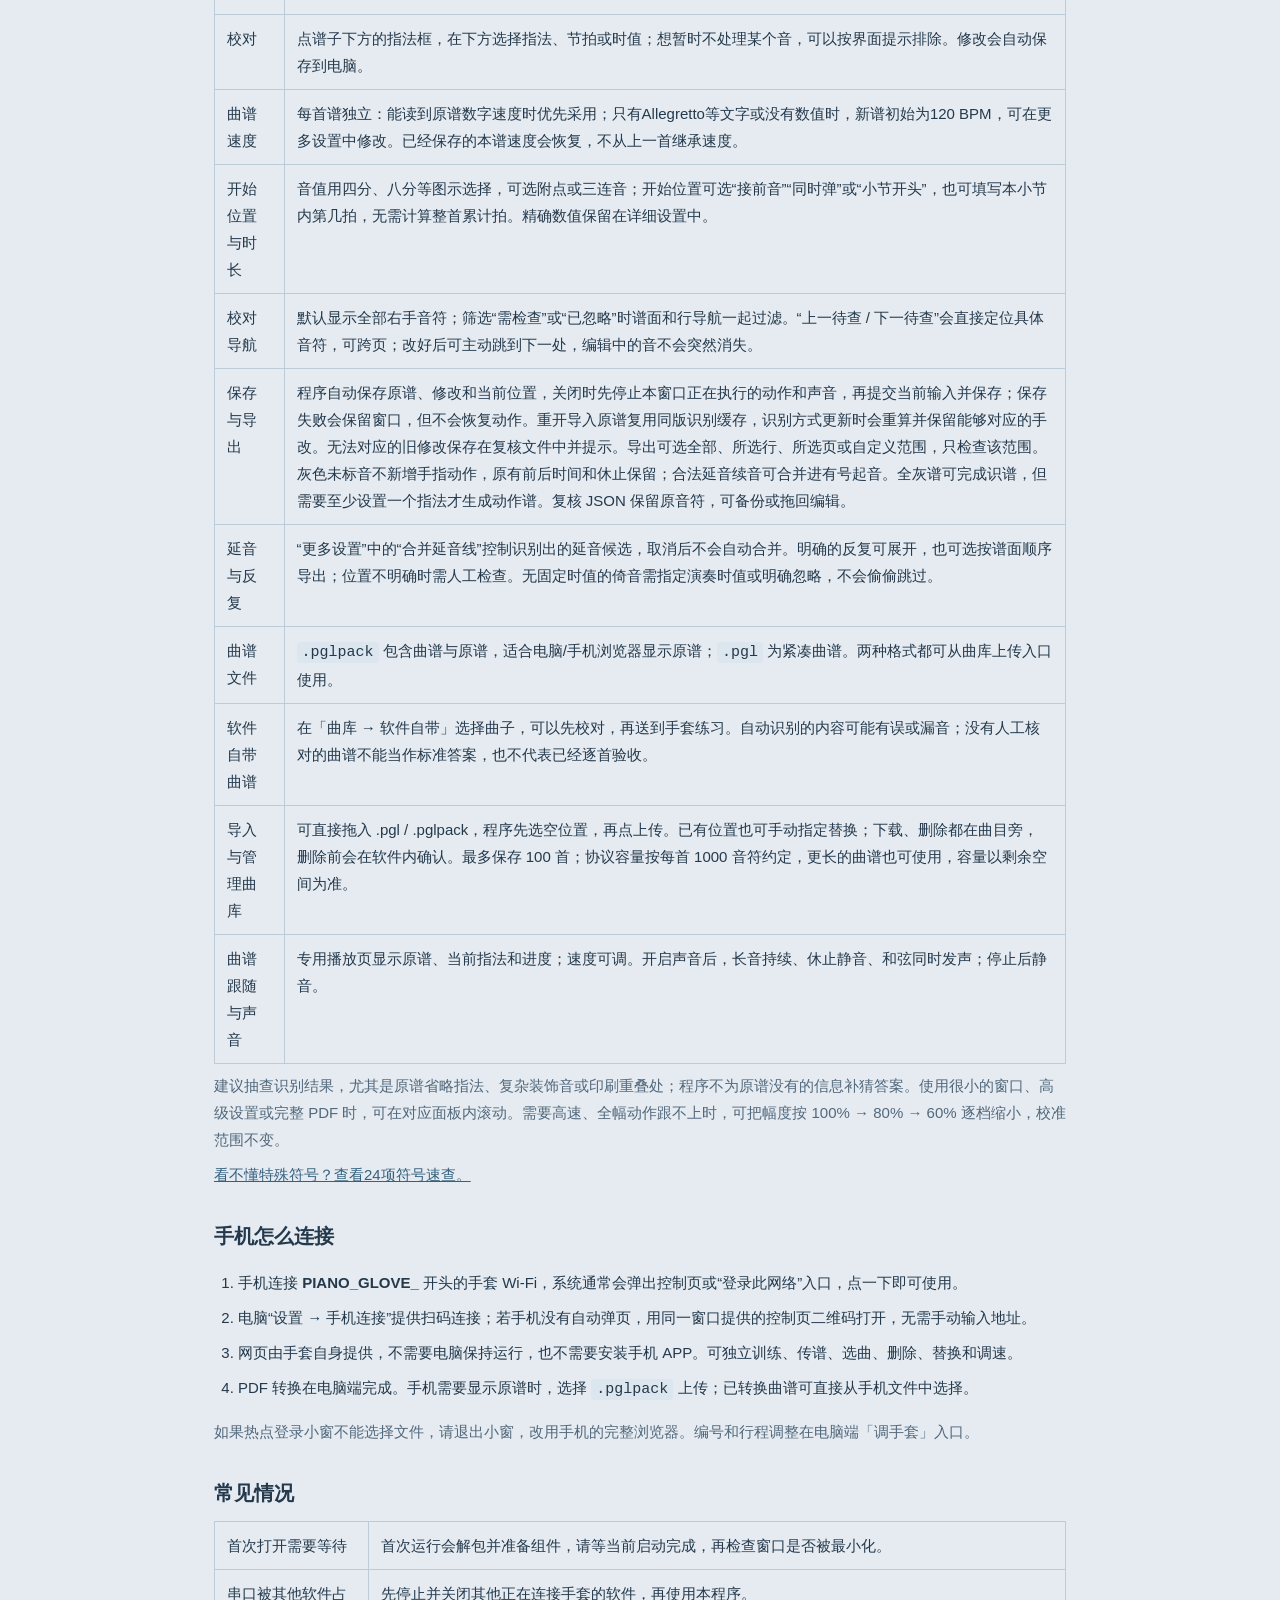
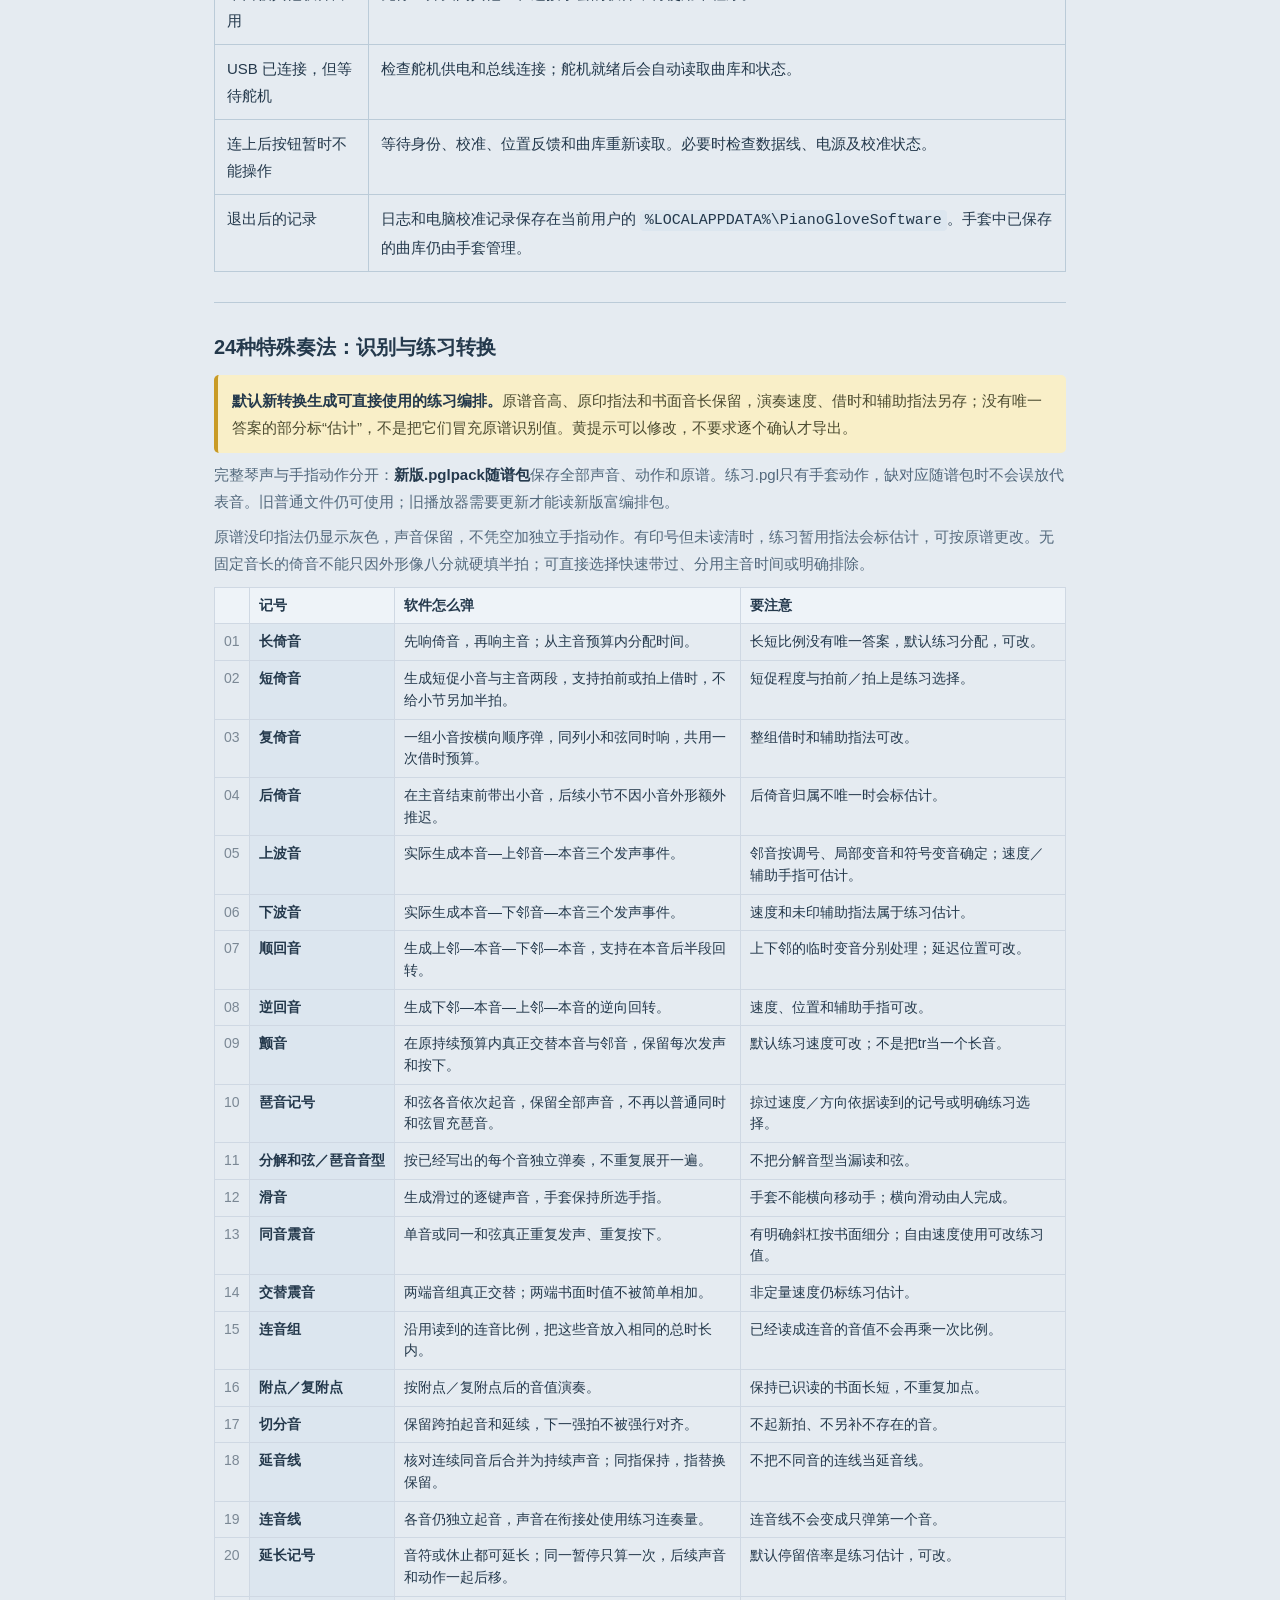
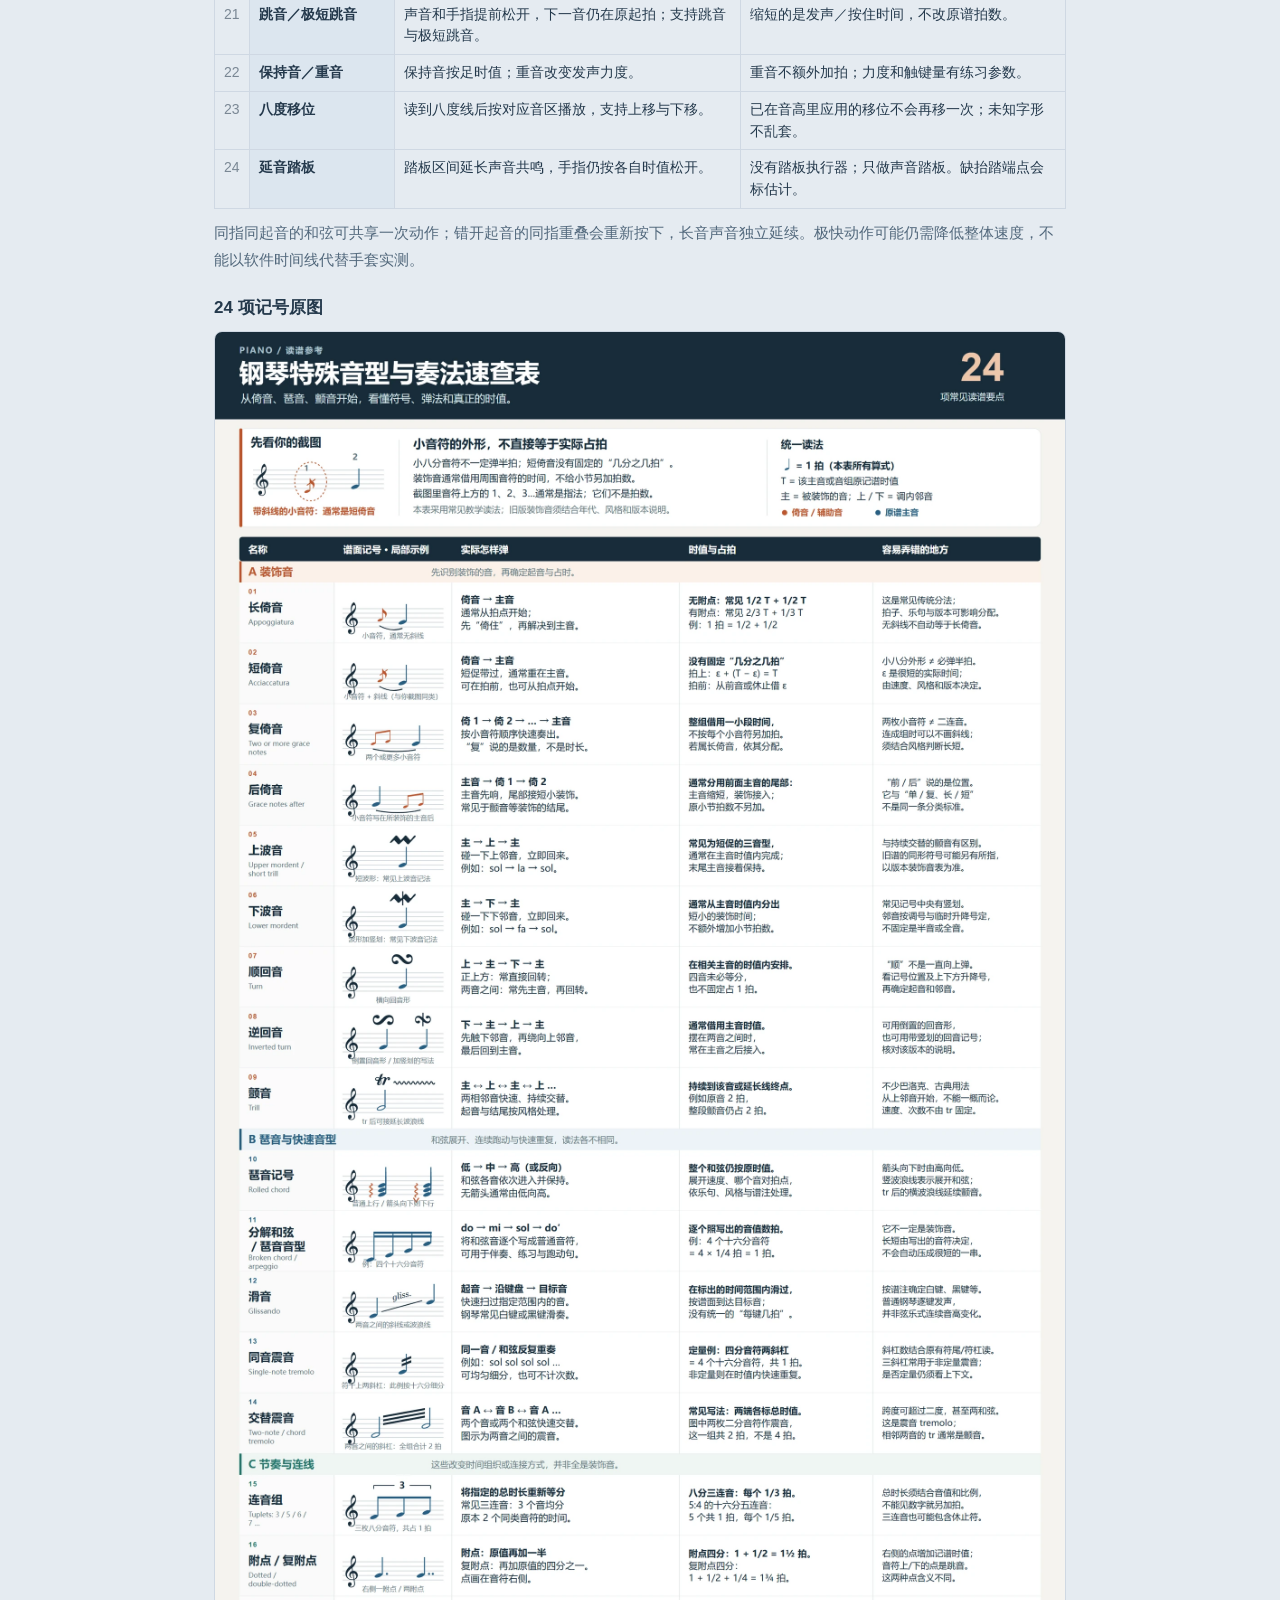
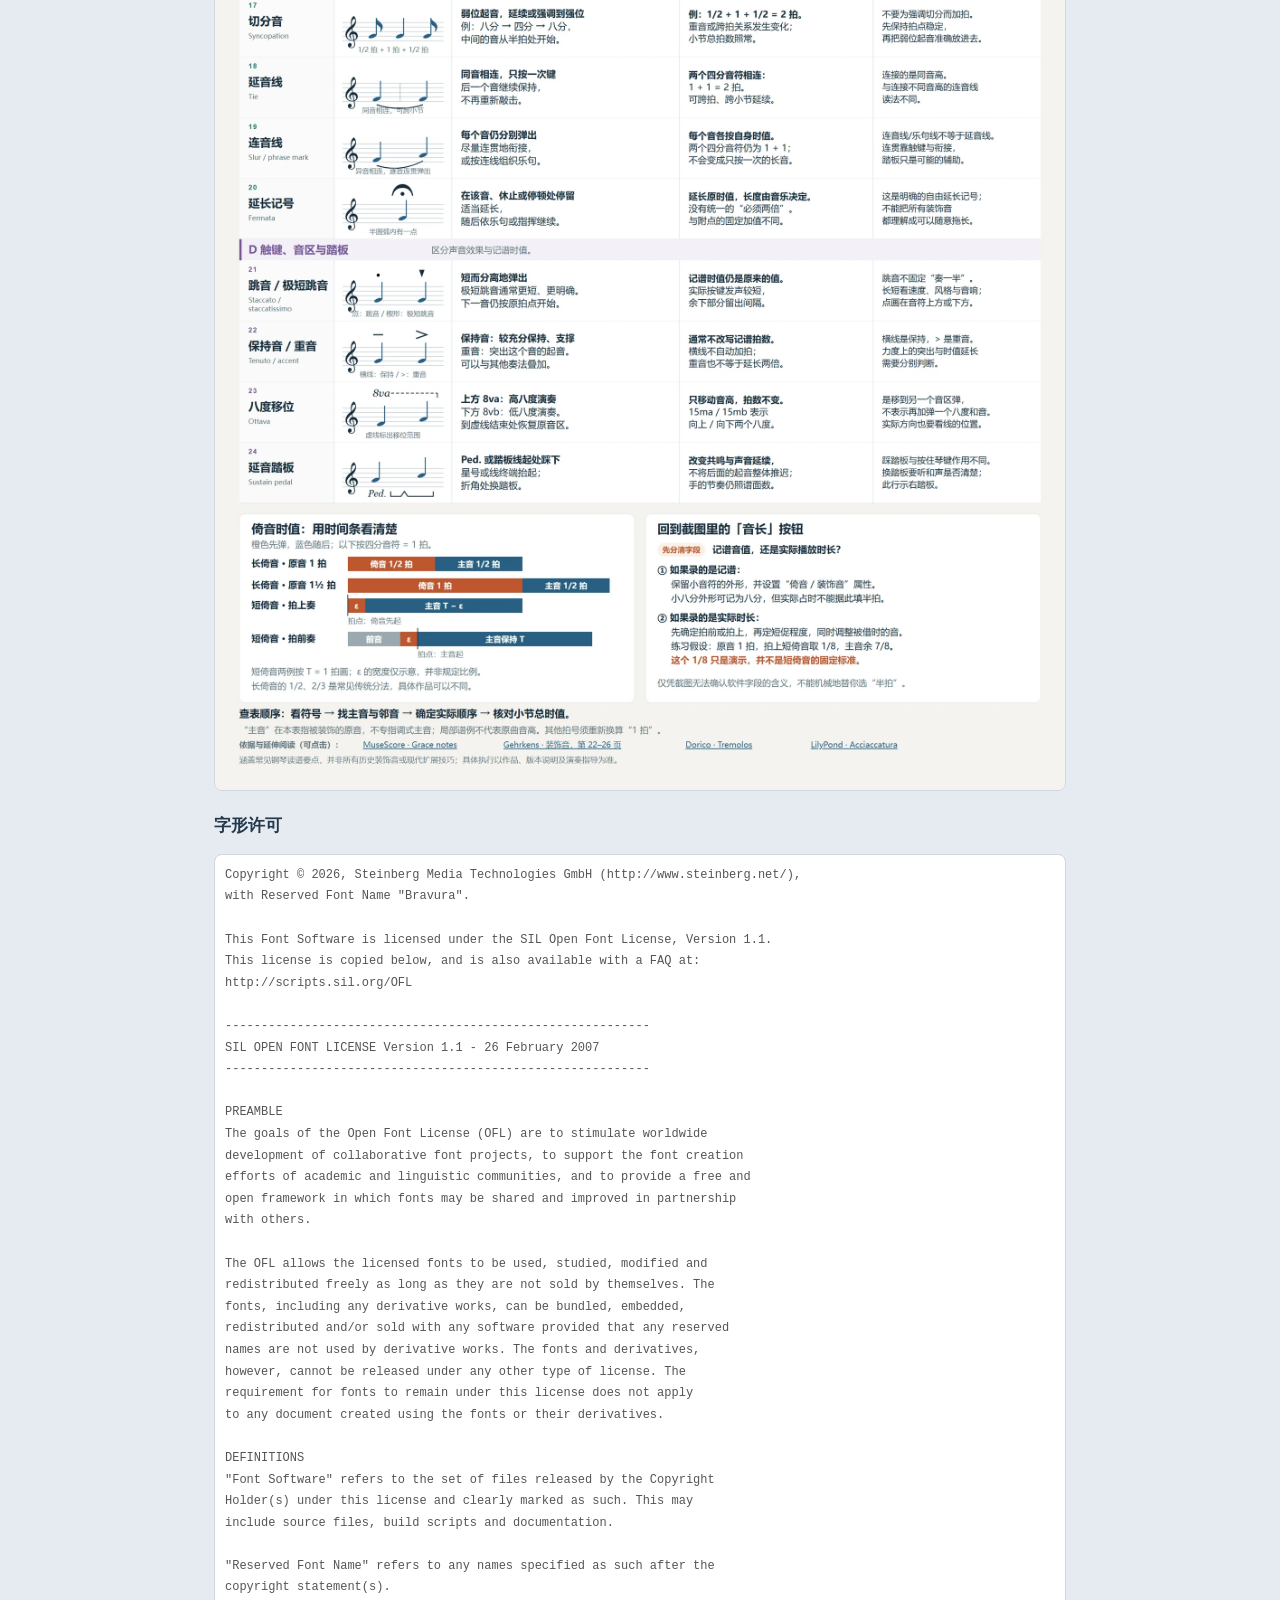
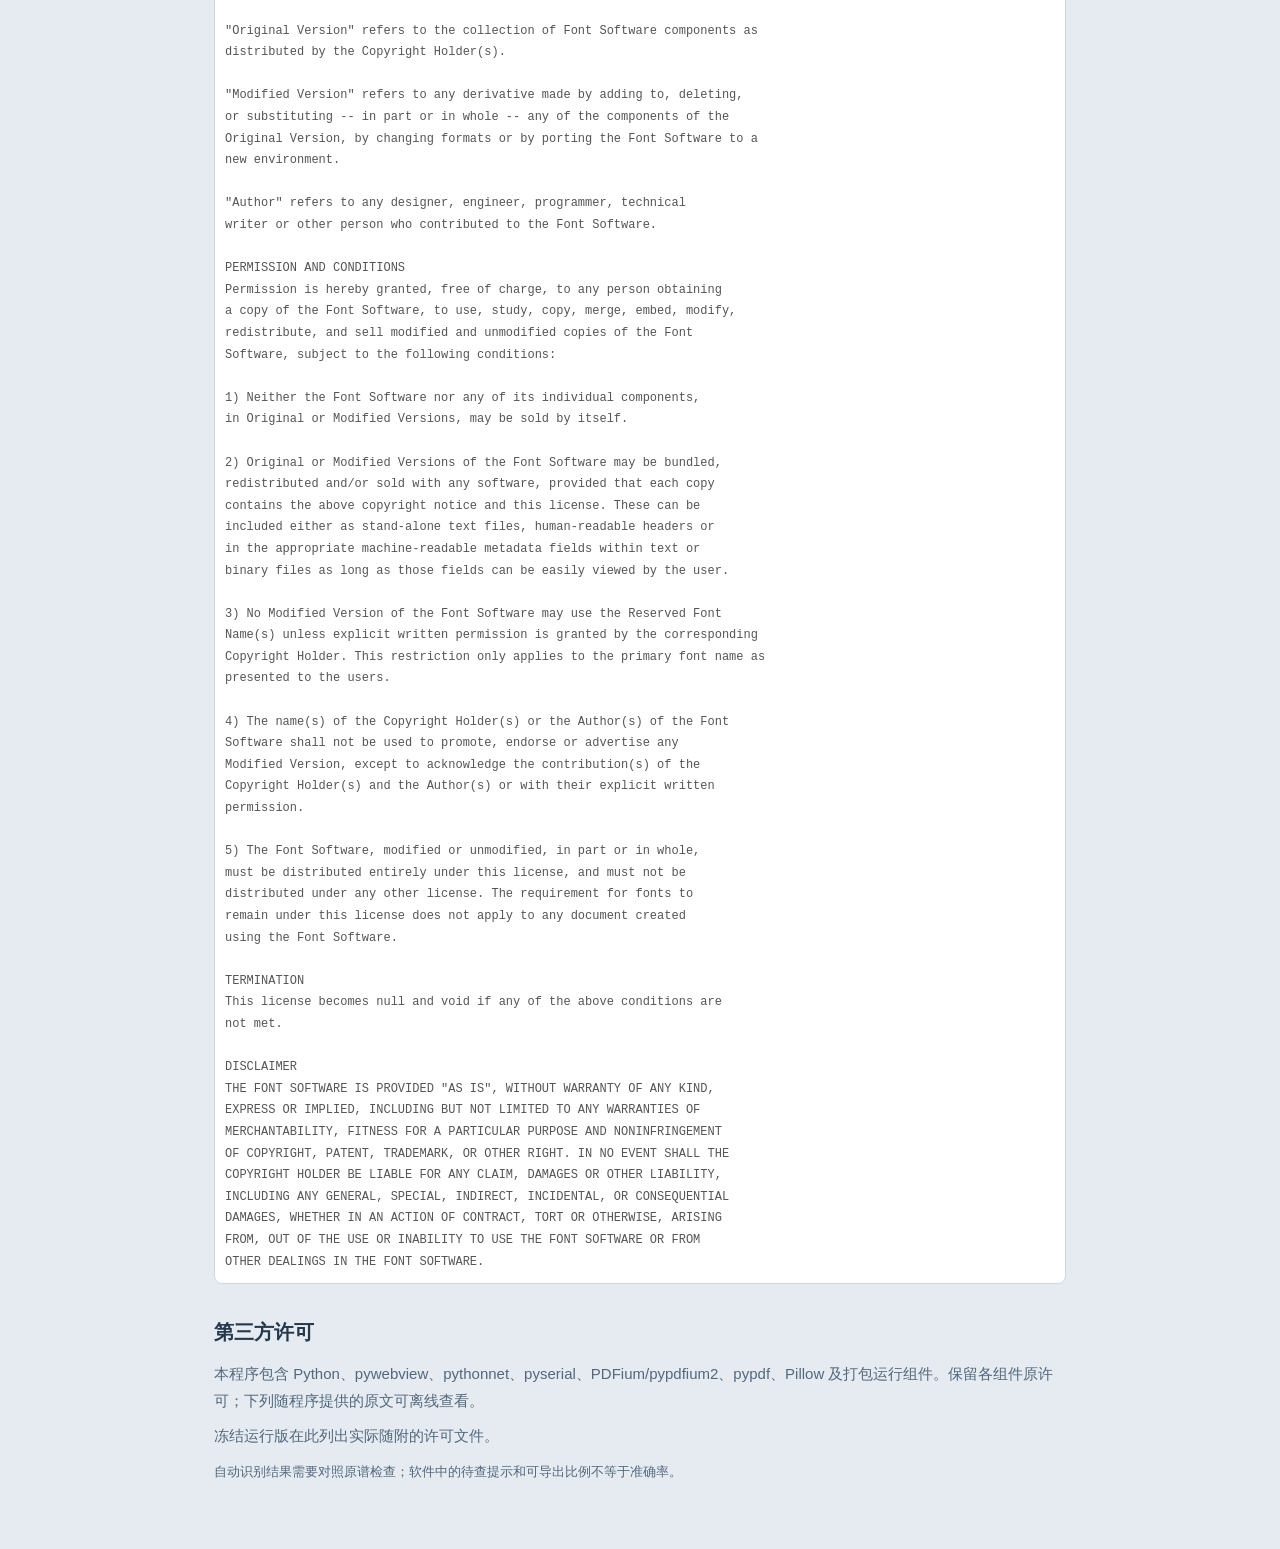
==== commit a61baccd: "V1.3：送到手套偶发报错、手机热点上传、使用说明闪烁；固件 r30.0（v1.6） - 送到手套：传完曲谱后位置反馈要一两秒才恢复，第一次读必然“不新鲜”而报错（重试又好）。   现在多等最多约 4" ====
--- a/host/guide.html
+++ b/host/guide.html
@@ -13,7 +13,7 @@
 <p>烧录只覆盖程序区，<strong>不会清掉你的校准值和曲库</strong>。升级过程中保持 USB 连接不要拔线；如果窗口提示"程序里的固件镜像不可用"，说明程序文件被裁过或解压不全，重新拿一份完整的程序即可。</p>
 <h2>打开软件的细节（遇到问题再看）</h2>
 <!-- desktop-runtime-edition -->
-<ol><li>双击钢琴手套软件。PDF 转换可离线使用，无需连接手套或安装 Python；训练时再接好手套数据线。首次缺少 WebView2 界面组件时，软件会引导安装；也可从<a href="https://developer.microsoft.com/en-us/microsoft-edge/webview2/">微软官网安装 WebView2</a>（会打开电脑上的浏览器）。</li><li>缺少 USB 驱动时，打开 <strong>USB / 驱动帮助</strong>，按窗口提示安装。看到右上角「手套（USB）· 已就绪」后使用。</li><li>需要调整手套时，点顶部 <strong>调手套</strong>；完成后返回软件。右上角设置中提供驱动帮助、手机连接和使用说明。</li><li>训练结束先点页面右上角 <strong>停止</strong>，再关闭软件窗口。</li></ol>
+<ol><li>双击钢琴手套软件。PDF 转换可离线使用，无需连接手套或安装 Python；训练时再接好手套数据线。首次缺少 WebView2 界面组件时，软件会引导安装；也可从<a href="https://developer.microsoft.com/en-us/microsoft-edge/webview2/">微软官网安装 WebView2</a>（会打开电脑上的浏览器）。</li><li>USB 驱动已装在软件里：电脑缺驱动时顶上会出现 <strong>安装驱动并连接</strong>，点一下、在 Windows 授权窗口点「是」就行，不用上网。看到右上角「手套（USB）· 已就绪」后使用。</li><li>需要调整手套时，点顶部 <strong>调手套</strong>；完成后返回软件。右上角设置中提供驱动帮助、手机连接和使用说明。</li><li>训练结束先点页面右上角 <strong>停止</strong>，再关闭软件窗口。</li></ol>
 <p>打开程序和重连只恢复连接与状态，不自动开始训练。校准值和设备曲库沿用手套中已保存的内容。</p>
 <h2>电脑里的功能</h2>
 <table><thead><tr><th>入口</th><th>怎么用</th></tr></thead><tbody>
@@ -39,8 +39,8 @@
 <table><tbody><tr><td>首次打开需要等待</td><td>首次运行会解包并准备组件，请等当前启动完成，再检查窗口是否被最小化。</td></tr><tr><td>串口被其他软件占用</td><td>先停止并关闭其他正在连接手套的软件，再使用本程序。</td></tr><tr><td>USB 已连接，但等待舵机</td><td>检查舵机供电和总线连接；舵机就绪后会自动读取曲库和状态。</td></tr><tr><td>连上后按钮暂时不能操作</td><td>等待身份、校准、位置反馈和曲库重新读取。必要时检查数据线、电源及校准状态。</td></tr><tr><td>退出后的记录</td><td>日志和电脑校准记录保存在当前用户的 <code>%LOCALAPPDATA%\PianoGloveSoftware</code>。手套中已保存的曲库仍由手套管理。</td></tr></tbody></table>
 <!-- BEGIN customer-notation-reference --><style>
 .notation-reference{margin-top:30px;border-top:1px solid #bbcbd8;padding-top:8px}.notation-reference h2{margin-top:18px}.notation-reference h3{margin:20px 0 8px;font-size:17px}.notation-reference .nr-intro{padding:12px 14px;background:#f9efc8;border-left:4px solid #c99b26;border-radius:5px;color:#4b4b30}.notation-reference nav{display:flex;gap:8px;flex-wrap:wrap;margin:12px 0}.notation-reference nav a{padding:5px 10px;border:1px solid #bbcbd8;border-radius:5px;text-decoration:none}.notation-reference .nr-item{margin:7px 0;border:1px solid #bbcbd8;border-radius:7px;background:#f5f8fb;overflow:hidden}.notation-reference summary{cursor:pointer;padding:10px 12px;line-height:1.6}.notation-reference .nr-number{display:inline-block;color:#587086;min-width:30px}.notation-reference .nr-plain{display:block;color:#52687c;font-size:13px;margin-left:30px}.notation-reference .nr-body{padding:0 14px 12px}.notation-reference .nr-body p{margin:7px 0}.notation-reference .nr-boundary{background:#e6edf3;border-radius:4px;padding:8px 10px}.notation-reference .nr-plan{margin-top:8px;border-top:1px solid #c7d4df;padding-top:3px}.notation-reference .nr-plan summary{padding:5px 0;color:#52687c;font-size:13px}.notation-reference .nr-original{font-size:13px}.notation-reference small{display:block}.notation-reference a{overflow-wrap:anywhere}@media(max-width:600px){.notation-reference summary{padding:9px}.notation-reference .nr-body{padding:0 10px 10px}.notation-reference .nr-plain{margin-left:0;margin-top:4px}}
-.nr-table-wrap{overflow-x:auto;margin:10px 0}.nr-table{width:100%;border-collapse:collapse;font-size:14px;line-height:1.55}.nr-table th,.nr-table td{border:1px solid #cfd8e3;padding:7px 9px;text-align:left;vertical-align:top}.nr-table thead th{background:#eef3f8}.nr-table tbody th{white-space:nowrap}.nr-n{color:#7a8794;width:2.5em}.nr-figure{display:block;width:100%;max-width:1100px;background:#fff;border:1px solid #cfd8e3;border-radius:8px;margin:8px 0}.nr-license{white-space:pre-wrap;font-size:12px;color:#555;background:#fff;border:1px solid #cfd8e3;border-radius:8px;padding:10px;max-height:none}
-</style><section class="notation-reference" id="notation"><h2>24种特殊奏法：识别与练习转换</h2><p class="nr-intro"><strong>默认新转换生成可直接使用的练习编排。</strong>原谱音高、原印指法和书面音长保留，演奏速度、借时和辅助指法另存；没有唯一答案的部分标“估计”，不是把它们冒充原谱识别值。黄提示可以修改，不要求逐个确认才导出。</p><p>完整琴声与手指动作分开：<strong>新版.pglpack随谱包</strong>保存全部声音、动作和原谱。练习.pgl只有手套动作，缺对应随谱包时不会误放代表音。旧普通文件仍可使用；旧播放器需要更新才能读新版富编排包。</p><p>原谱没印指法仍显示灰色，声音保留，不凭空加独立手指动作。有印号但未读清时，练习暂用指法会标估计，可按原谱更改。无固定音长的倚音不能只因外形像八分就硬填半拍；可直接选择快速带过、分用主音时间或明确排除。</p><div class="nr-table-wrap"><table class="nr-table"><thead><tr><th></th><th>记号</th><th>软件怎么弹</th><th>要注意</th></tr></thead><tbody><tr><td class="nr-n">01</td><th>长倚音</th><td>先响倚音，再响主音；从主音预算内分配时间。</td><td>长短比例没有唯一答案，默认练习分配，可改。</td></tr><tr><td class="nr-n">02</td><th>短倚音</th><td>生成短促小音与主音两段，支持拍前或拍上借时，不给小节另加半拍。</td><td>短促程度与拍前／拍上是练习选择。</td></tr><tr><td class="nr-n">03</td><th>复倚音</th><td>一组小音按横向顺序弹，同列小和弦同时响，共用一次借时预算。</td><td>整组借时和辅助指法可改。</td></tr><tr><td class="nr-n">04</td><th>后倚音</th><td>在主音结束前带出小音，后续小节不因小音外形额外推迟。</td><td>后倚音归属不唯一时会标估计。</td></tr><tr><td class="nr-n">05</td><th>上波音</th><td>实际生成本音—上邻音—本音三个发声事件。</td><td>邻音按调号、局部变音和符号变音确定；速度／辅助手指可估计。</td></tr><tr><td class="nr-n">06</td><th>下波音</th><td>实际生成本音—下邻音—本音三个发声事件。</td><td>速度和未印辅助指法属于练习估计。</td></tr><tr><td class="nr-n">07</td><th>顺回音</th><td>生成上邻—本音—下邻—本音，支持在本音后半段回转。</td><td>上下邻的临时变音分别处理；延迟位置可改。</td></tr><tr><td class="nr-n">08</td><th>逆回音</th><td>生成下邻—本音—上邻—本音的逆向回转。</td><td>速度、位置和辅助手指可改。</td></tr><tr><td class="nr-n">09</td><th>颤音</th><td>在原持续预算内真正交替本音与邻音，保留每次发声和按下。</td><td>默认练习速度可改；不是把tr当一个长音。</td></tr><tr><td class="nr-n">10</td><th>琶音记号</th><td>和弦各音依次起音，保留全部声音，不再以普通同时和弦冒充琶音。</td><td>掠过速度／方向依据读到的记号或明确练习选择。</td></tr><tr><td class="nr-n">11</td><th>分解和弦／琶音音型</th><td>按已经写出的每个音独立弹奏，不重复展开一遍。</td><td>不把分解音型当漏读和弦。</td></tr><tr><td class="nr-n">12</td><th>滑音</th><td>生成滑过的逐键声音，手套保持所选手指。</td><td>手套不能横向移动手；横向滑动由人完成。</td></tr><tr><td class="nr-n">13</td><th>同音震音</th><td>单音或同一和弦真正重复发声、重复按下。</td><td>有明确斜杠按书面细分；自由速度使用可改练习值。</td></tr><tr><td class="nr-n">14</td><th>交替震音</th><td>两端音组真正交替；两端书面时值不被简单相加。</td><td>非定量速度仍标练习估计。</td></tr><tr><td class="nr-n">15</td><th>连音组</th><td>沿用读到的连音比例，把这些音放入相同的总时长内。</td><td>已经读成连音的音值不会再乘一次比例。</td></tr><tr><td class="nr-n">16</td><th>附点／复附点</th><td>按附点／复附点后的音值演奏。</td><td>保持已识读的书面长短，不重复加点。</td></tr><tr><td class="nr-n">17</td><th>切分音</th><td>保留跨拍起音和延续，下一强拍不被强行对齐。</td><td>不起新拍、不另补不存在的音。</td></tr><tr><td class="nr-n">18</td><th>延音线</th><td>核对连续同音后合并为持续声音；同指保持，指替换保留。</td><td>不把不同音的连线当延音线。</td></tr><tr><td class="nr-n">19</td><th>连音线</th><td>各音仍独立起音，声音在衔接处使用练习连奏量。</td><td>连音线不会变成只弹第一个音。</td></tr><tr><td class="nr-n">20</td><th>延长记号</th><td>音符或休止都可延长；同一暂停只算一次，后续声音和动作一起后移。</td><td>默认停留倍率是练习估计，可改。</td></tr><tr><td class="nr-n">21</td><th>跳音／极短跳音</th><td>声音和手指提前松开，下一音仍在原起拍；支持跳音与极短跳音。</td><td>缩短的是发声／按住时间，不改原谱拍数。</td></tr><tr><td class="nr-n">22</td><th>保持音／重音</th><td>保持音按足时值；重音改变发声力度。</td><td>重音不额外加拍；力度和触键量有练习参数。</td></tr><tr><td class="nr-n">23</td><th>八度移位</th><td>读到八度线后按对应音区播放，支持上移与下移。</td><td>已在音高里应用的移位不会再移一次；未知字形不乱套。</td></tr><tr><td class="nr-n">24</td><th>延音踏板</th><td>踏板区间延长声音共鸣，手指仍按各自时值松开。</td><td>没有踏板执行器；只做声音踏板。缺抬踏端点会标估计。</td></tr></tbody></table></div><p>同指同起音的和弦可共享一次动作；错开起音的同指重叠会重新按下，长音声音独立延续。极快动作可能仍需降低整体速度，不能以软件时间线代替手套实测。</p><h3>24 项记号原图</h3><img class="nr-figure" src="assets/notation/piano-notation-reference.svg" alt="24 项钢琴记号原图"><h3>字形许可</h3><pre class="nr-license">Copyright © 2026, Steinberg Media Technologies GmbH (http://www.steinberg.net/),
+.nr-table-wrap{overflow-x:auto;margin:10px 0}.nr-table{width:100%;border-collapse:collapse;font-size:14px;line-height:1.55}.nr-table th,.nr-table td{border:1px solid #cfd8e3;padding:7px 9px;text-align:left;vertical-align:top}.nr-table thead th{background:#eef3f8}.nr-table tbody th{white-space:nowrap}.nr-n{color:#7a8794;width:2.5em}.nr-figure{display:block;width:100%;height:auto;max-width:1100px;background:#fff;border:1px solid #cfd8e3;border-radius:8px;margin:8px 0}.nr-license{white-space:pre-wrap;font-size:12px;color:#555;background:#fff;border:1px solid #cfd8e3;border-radius:8px;padding:10px;max-height:none}
+</style><section class="notation-reference" id="notation"><h2>24种特殊奏法：识别与练习转换</h2><p class="nr-intro"><strong>默认新转换生成可直接使用的练习编排。</strong>原谱音高、原印指法和书面音长保留，演奏速度、借时和辅助指法另存；没有唯一答案的部分标“估计”，不是把它们冒充原谱识别值。黄提示可以修改，不要求逐个确认才导出。</p><p>完整琴声与手指动作分开：<strong>新版.pglpack随谱包</strong>保存全部声音、动作和原谱。练习.pgl只有手套动作，缺对应随谱包时不会误放代表音。旧普通文件仍可使用；旧播放器需要更新才能读新版富编排包。</p><p>原谱没印指法仍显示灰色，声音保留，不凭空加独立手指动作。有印号但未读清时，练习暂用指法会标估计，可按原谱更改。无固定音长的倚音不能只因外形像八分就硬填半拍；可直接选择快速带过、分用主音时间或明确排除。</p><div class="nr-table-wrap"><table class="nr-table"><thead><tr><th></th><th>记号</th><th>软件怎么弹</th><th>要注意</th></tr></thead><tbody><tr><td class="nr-n">01</td><th>长倚音</th><td>先响倚音，再响主音；从主音预算内分配时间。</td><td>长短比例没有唯一答案，默认练习分配，可改。</td></tr><tr><td class="nr-n">02</td><th>短倚音</th><td>生成短促小音与主音两段，支持拍前或拍上借时，不给小节另加半拍。</td><td>短促程度与拍前／拍上是练习选择。</td></tr><tr><td class="nr-n">03</td><th>复倚音</th><td>一组小音按横向顺序弹，同列小和弦同时响，共用一次借时预算。</td><td>整组借时和辅助指法可改。</td></tr><tr><td class="nr-n">04</td><th>后倚音</th><td>在主音结束前带出小音，后续小节不因小音外形额外推迟。</td><td>后倚音归属不唯一时会标估计。</td></tr><tr><td class="nr-n">05</td><th>上波音</th><td>实际生成本音—上邻音—本音三个发声事件。</td><td>邻音按调号、局部变音和符号变音确定；速度／辅助手指可估计。</td></tr><tr><td class="nr-n">06</td><th>下波音</th><td>实际生成本音—下邻音—本音三个发声事件。</td><td>速度和未印辅助指法属于练习估计。</td></tr><tr><td class="nr-n">07</td><th>顺回音</th><td>生成上邻—本音—下邻—本音，支持在本音后半段回转。</td><td>上下邻的临时变音分别处理；延迟位置可改。</td></tr><tr><td class="nr-n">08</td><th>逆回音</th><td>生成下邻—本音—上邻—本音的逆向回转。</td><td>速度、位置和辅助手指可改。</td></tr><tr><td class="nr-n">09</td><th>颤音</th><td>在原持续预算内真正交替本音与邻音，保留每次发声和按下。</td><td>默认练习速度可改；不是把tr当一个长音。</td></tr><tr><td class="nr-n">10</td><th>琶音记号</th><td>和弦各音依次起音，保留全部声音，不再以普通同时和弦冒充琶音。</td><td>掠过速度／方向依据读到的记号或明确练习选择。</td></tr><tr><td class="nr-n">11</td><th>分解和弦／琶音音型</th><td>按已经写出的每个音独立弹奏，不重复展开一遍。</td><td>不把分解音型当漏读和弦。</td></tr><tr><td class="nr-n">12</td><th>滑音</th><td>生成滑过的逐键声音，手套保持所选手指。</td><td>手套不能横向移动手；横向滑动由人完成。</td></tr><tr><td class="nr-n">13</td><th>同音震音</th><td>单音或同一和弦真正重复发声、重复按下。</td><td>有明确斜杠按书面细分；自由速度使用可改练习值。</td></tr><tr><td class="nr-n">14</td><th>交替震音</th><td>两端音组真正交替；两端书面时值不被简单相加。</td><td>非定量速度仍标练习估计。</td></tr><tr><td class="nr-n">15</td><th>连音组</th><td>沿用读到的连音比例，把这些音放入相同的总时长内。</td><td>已经读成连音的音值不会再乘一次比例。</td></tr><tr><td class="nr-n">16</td><th>附点／复附点</th><td>按附点／复附点后的音值演奏。</td><td>保持已识读的书面长短，不重复加点。</td></tr><tr><td class="nr-n">17</td><th>切分音</th><td>保留跨拍起音和延续，下一强拍不被强行对齐。</td><td>不起新拍、不另补不存在的音。</td></tr><tr><td class="nr-n">18</td><th>延音线</th><td>核对连续同音后合并为持续声音；同指保持，指替换保留。</td><td>不把不同音的连线当延音线。</td></tr><tr><td class="nr-n">19</td><th>连音线</th><td>各音仍独立起音，声音在衔接处使用练习连奏量。</td><td>连音线不会变成只弹第一个音。</td></tr><tr><td class="nr-n">20</td><th>延长记号</th><td>音符或休止都可延长；同一暂停只算一次，后续声音和动作一起后移。</td><td>默认停留倍率是练习估计，可改。</td></tr><tr><td class="nr-n">21</td><th>跳音／极短跳音</th><td>声音和手指提前松开，下一音仍在原起拍；支持跳音与极短跳音。</td><td>缩短的是发声／按住时间，不改原谱拍数。</td></tr><tr><td class="nr-n">22</td><th>保持音／重音</th><td>保持音按足时值；重音改变发声力度。</td><td>重音不额外加拍；力度和触键量有练习参数。</td></tr><tr><td class="nr-n">23</td><th>八度移位</th><td>读到八度线后按对应音区播放，支持上移与下移。</td><td>已在音高里应用的移位不会再移一次；未知字形不乱套。</td></tr><tr><td class="nr-n">24</td><th>延音踏板</th><td>踏板区间延长声音共鸣，手指仍按各自时值松开。</td><td>没有踏板执行器；只做声音踏板。缺抬踏端点会标估计。</td></tr></tbody></table></div><p>同指同起音的和弦可共享一次动作；错开起音的同指重叠会重新按下，长音声音独立延续。极快动作可能仍需降低整体速度，不能以软件时间线代替手套实测。</p><h3>24 项记号原图</h3><img class="nr-figure" src="assets/notation/piano-notation-reference.webp" width="1880" height="4552" alt="24 项钢琴记号原图"><h3>字形许可</h3><pre class="nr-license">Copyright © 2026, Steinberg Media Technologies GmbH (http://www.steinberg.net/),
 with Reserved Font Name &quot;Bravura&quot;.
 
 This Font Software is licensed under the SIL Open Font License, Version 1.1.
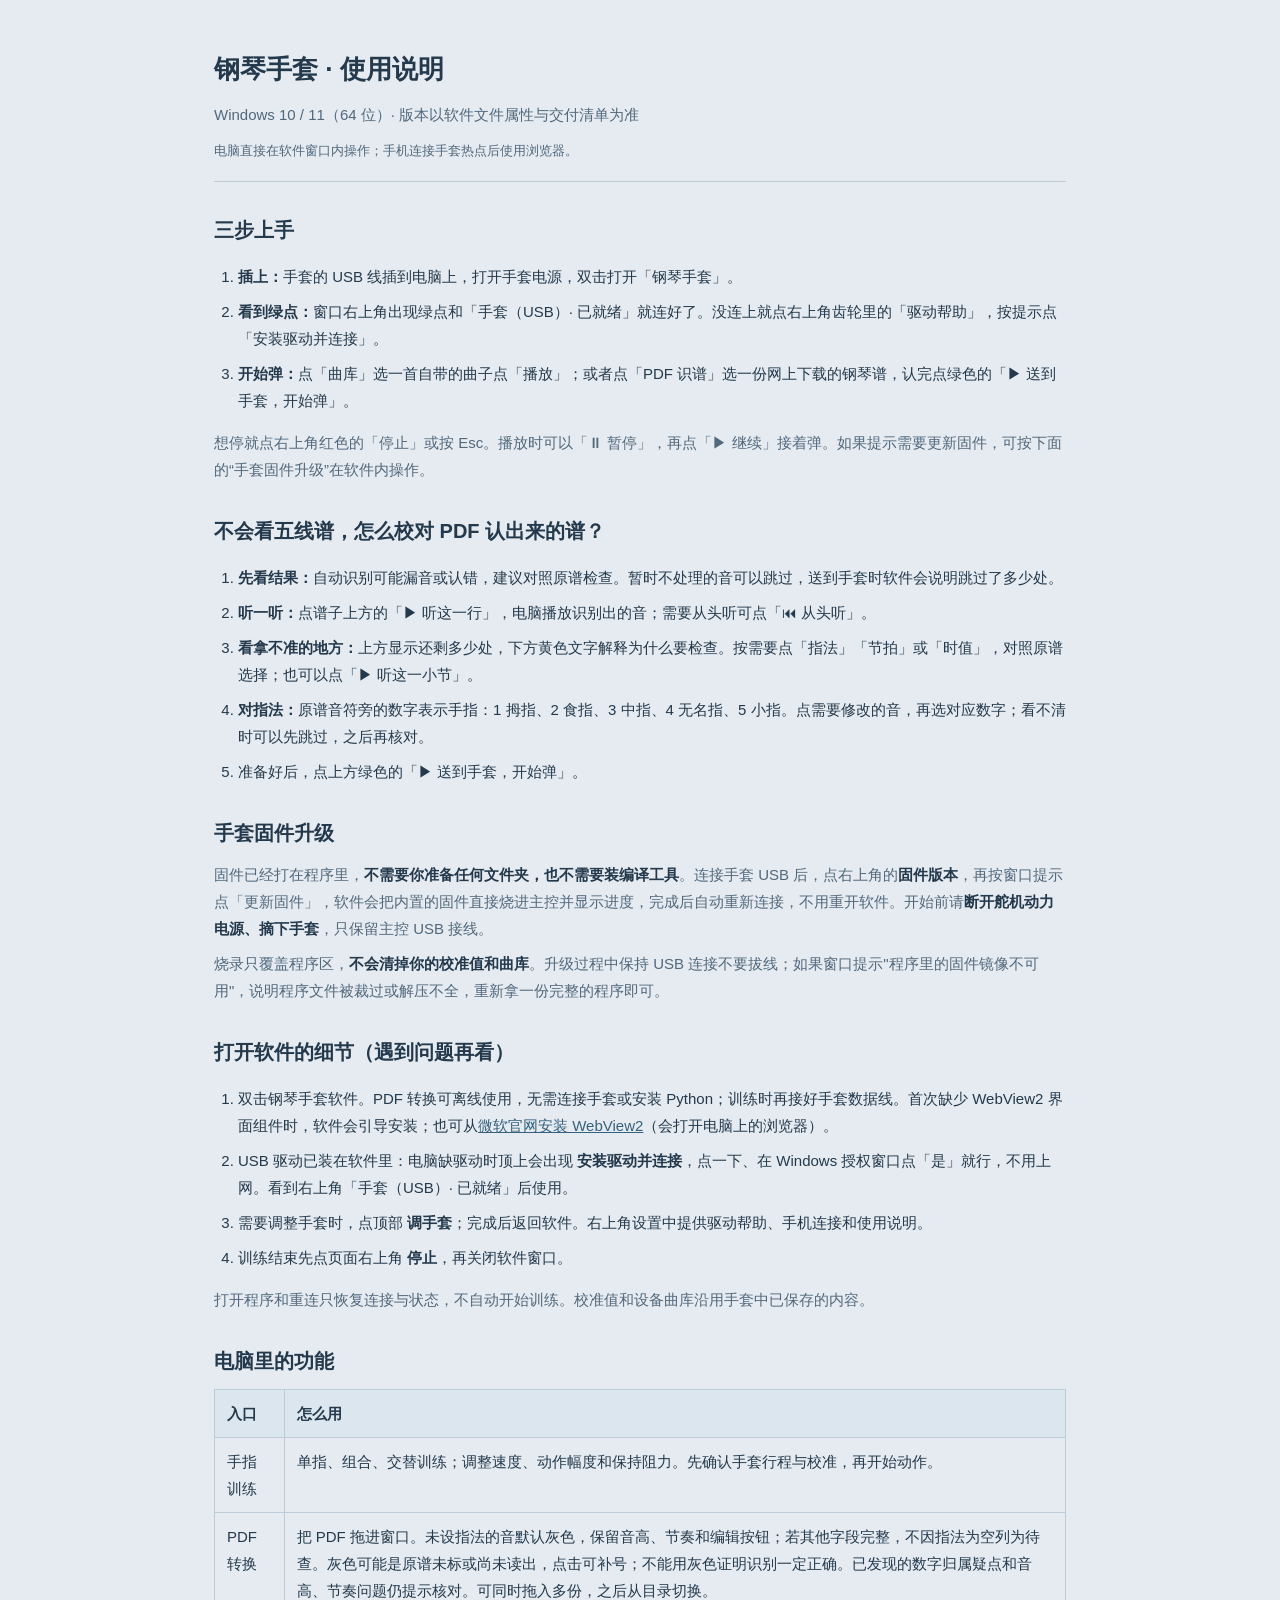
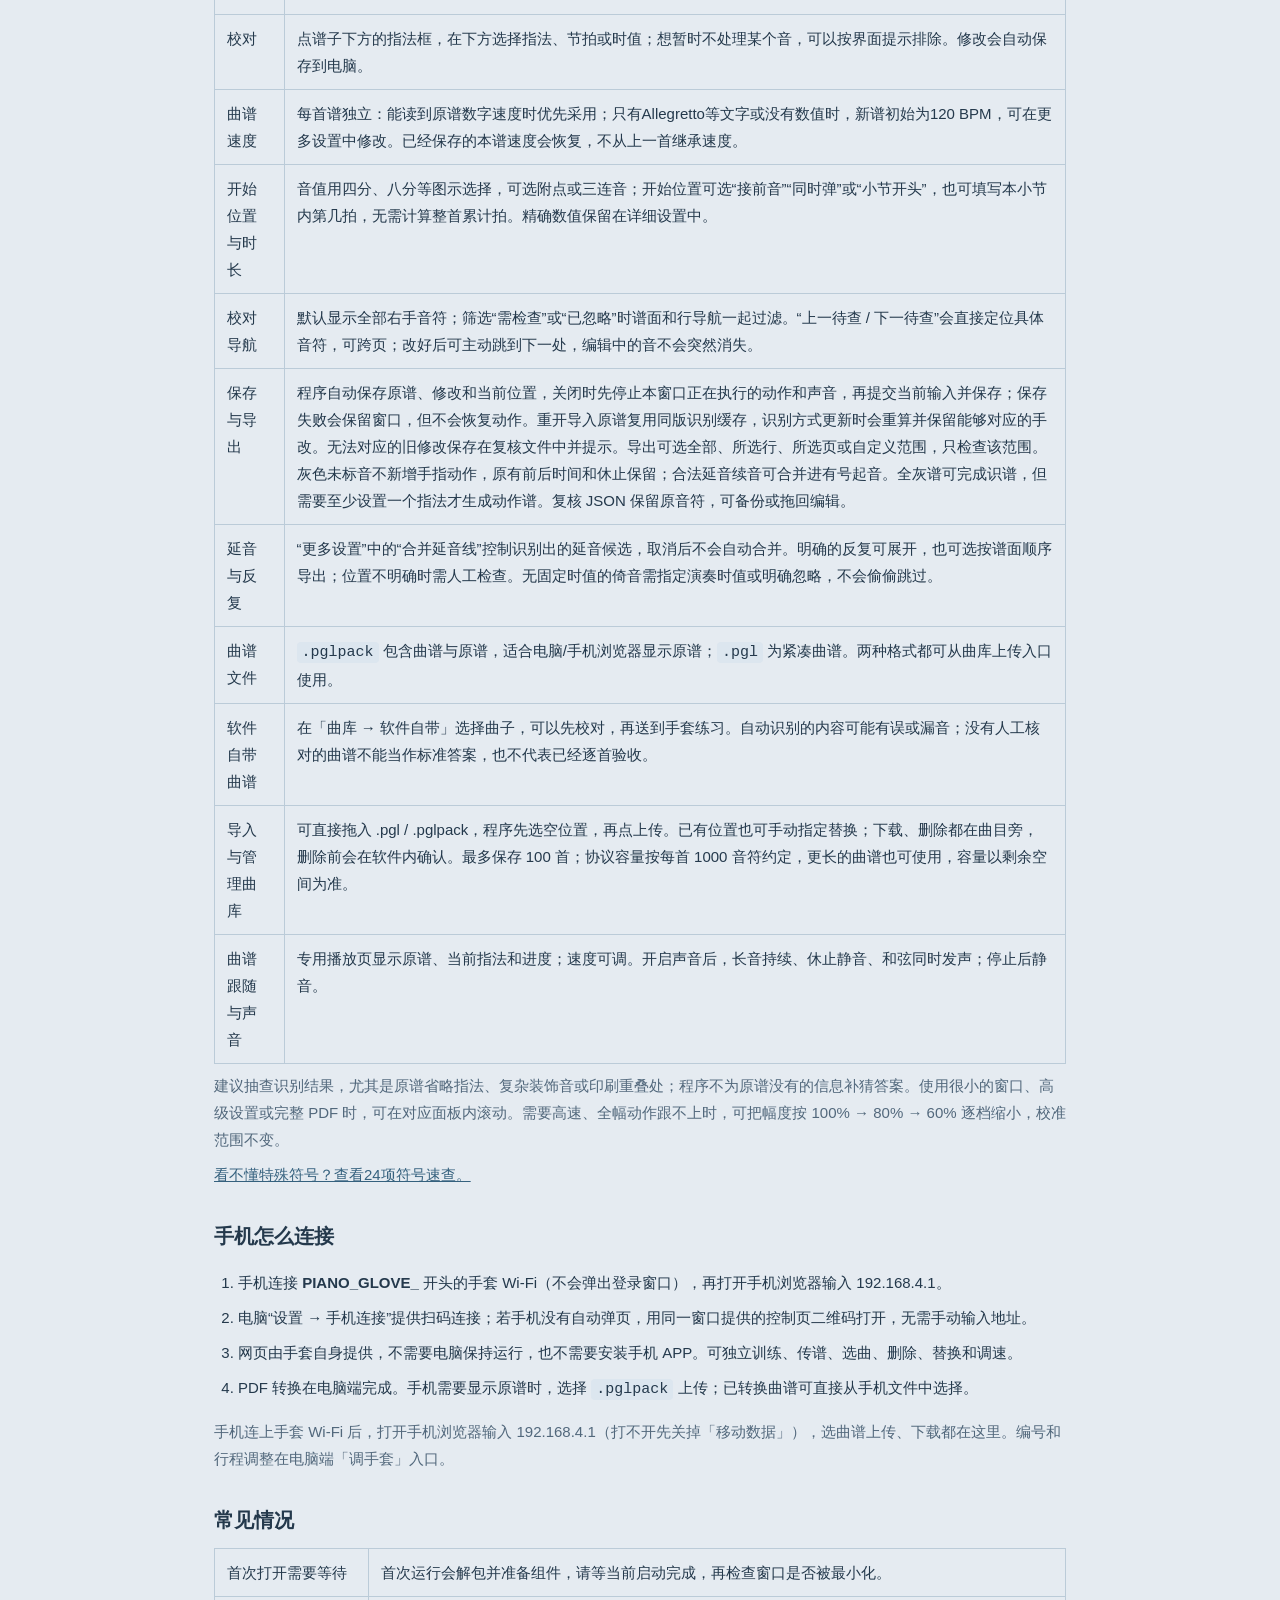
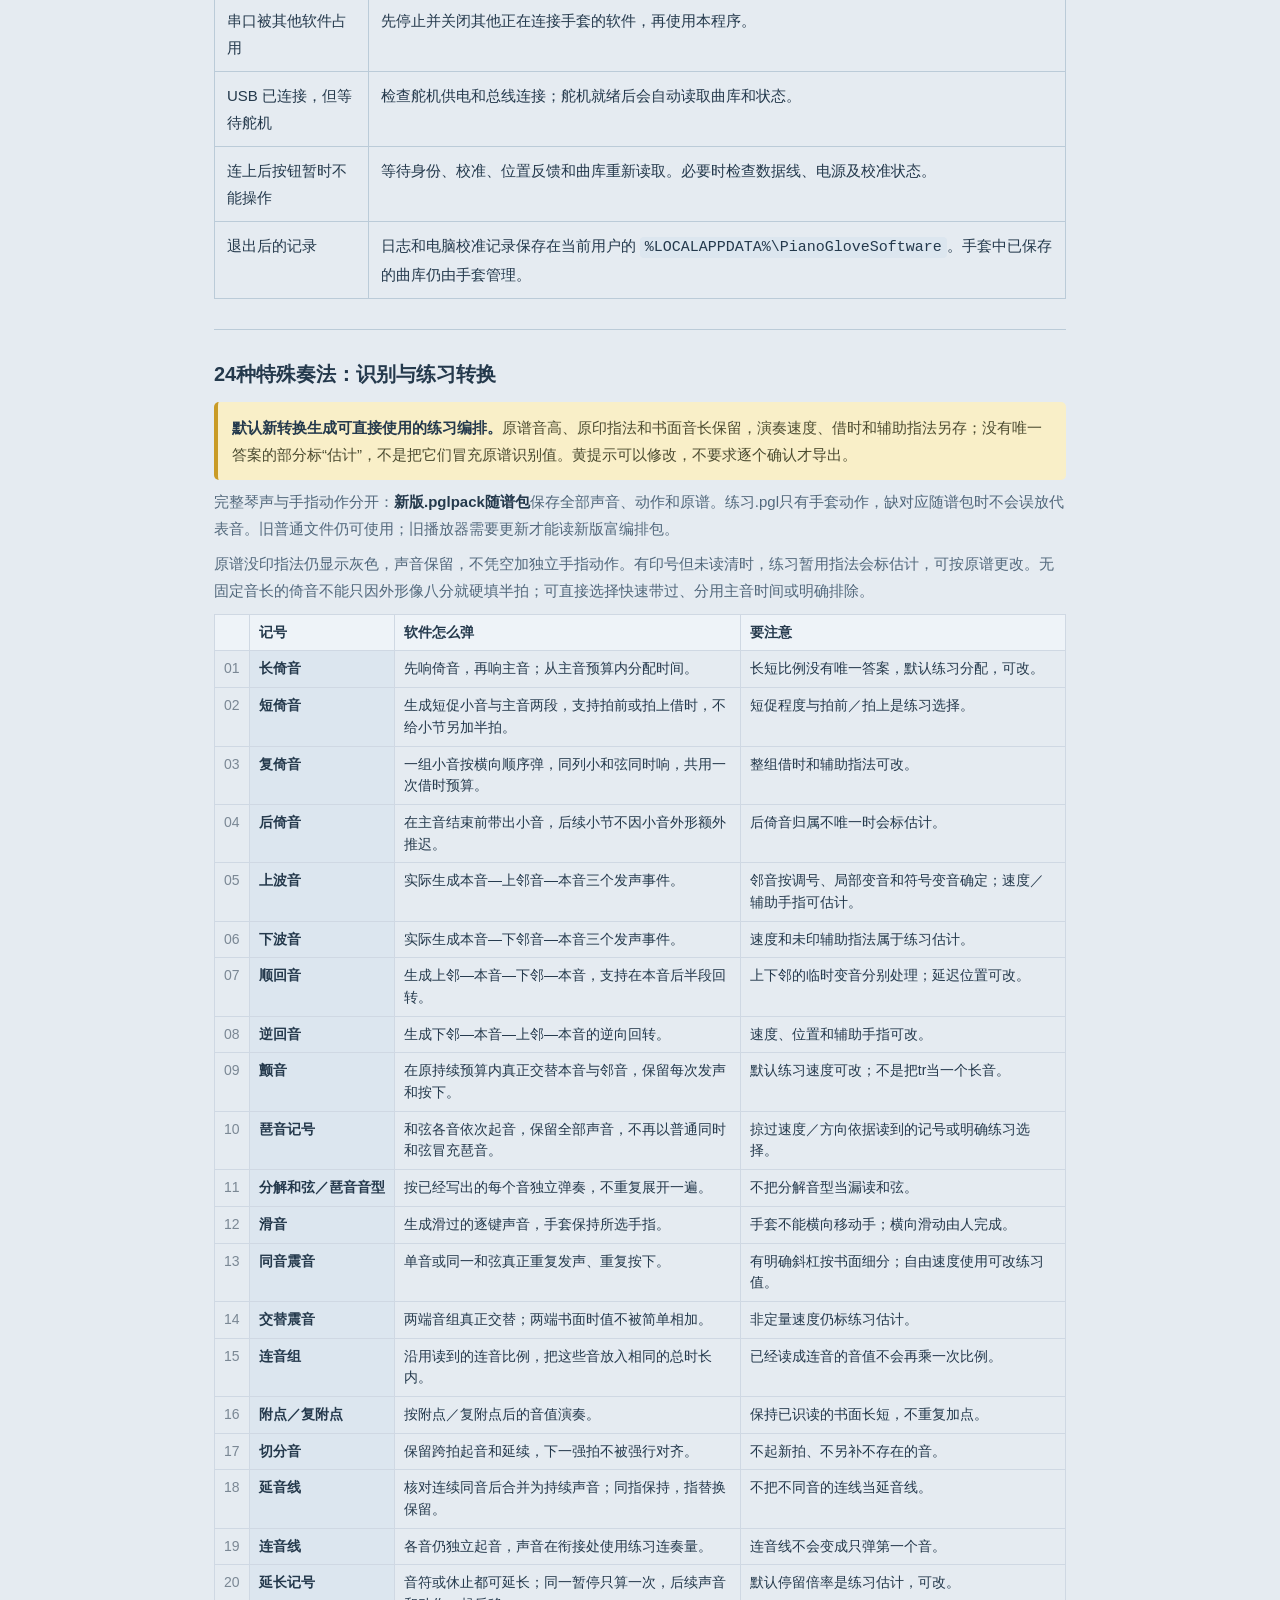
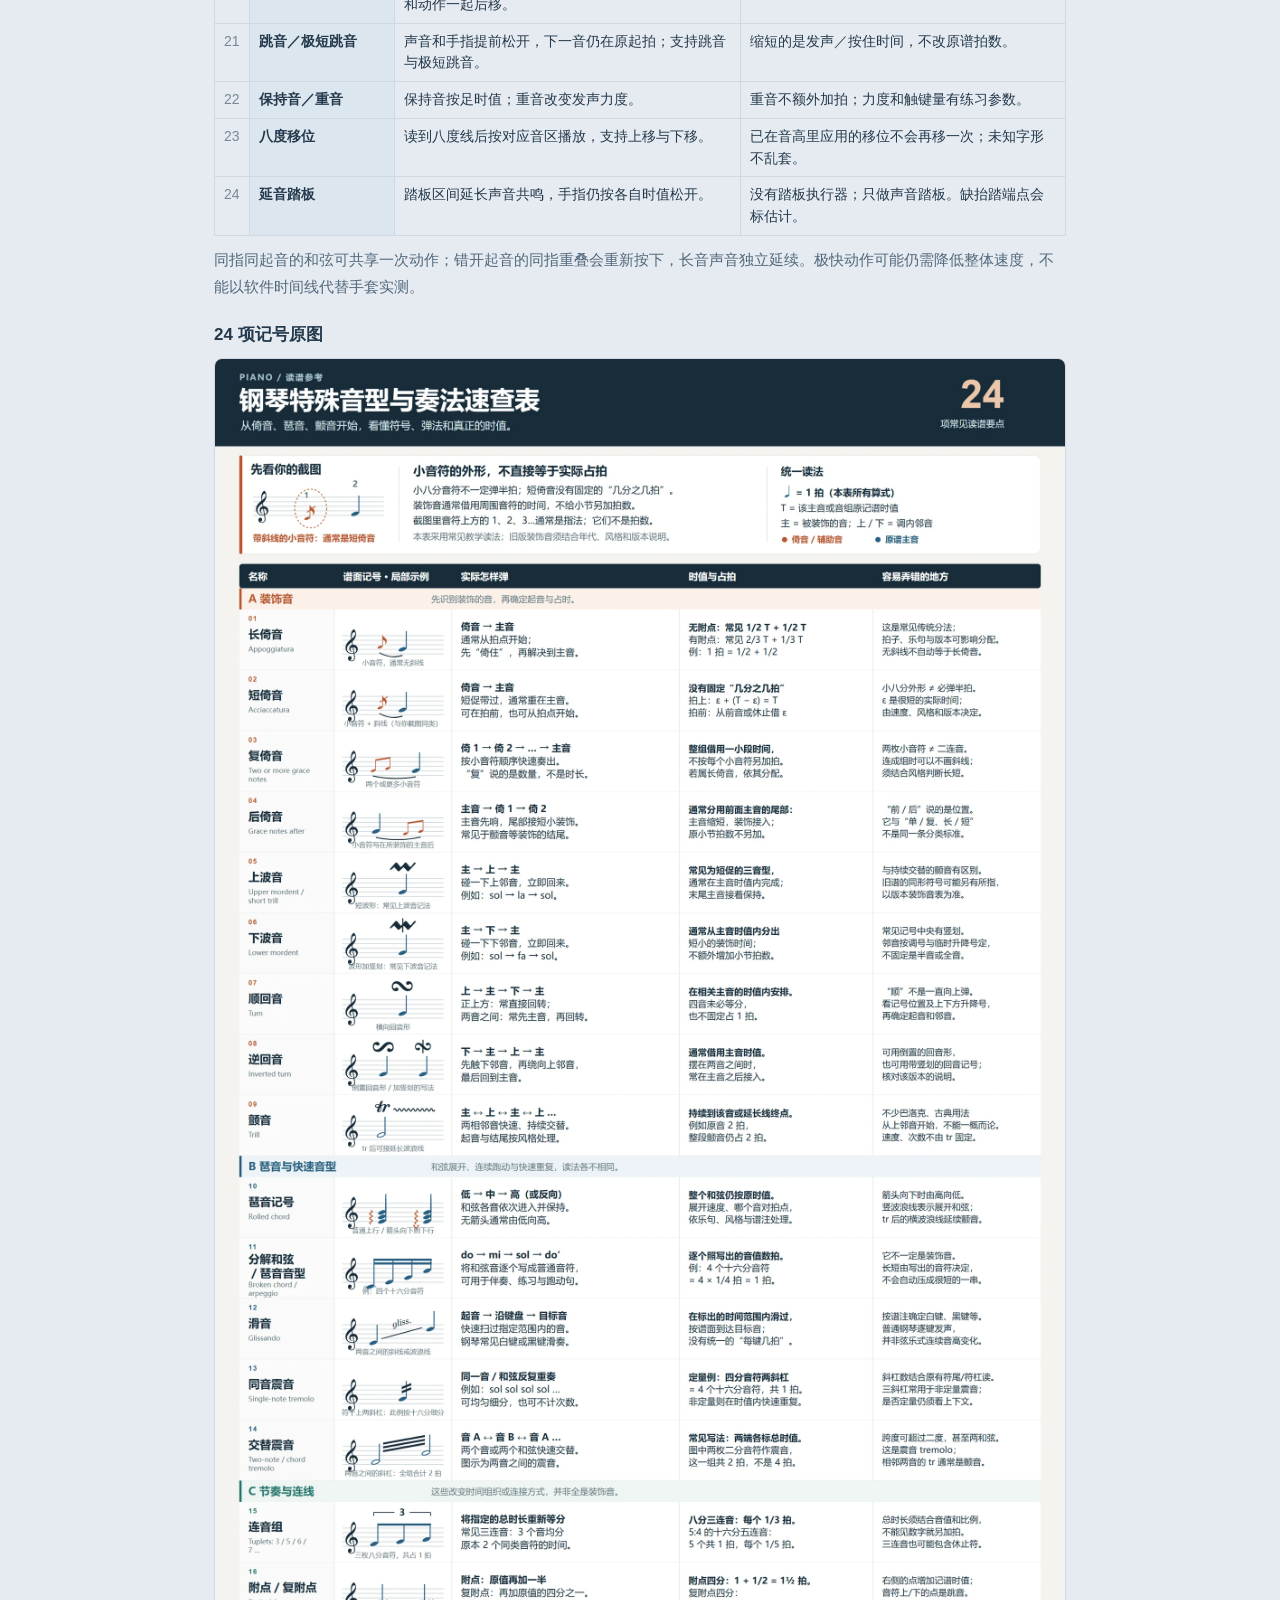
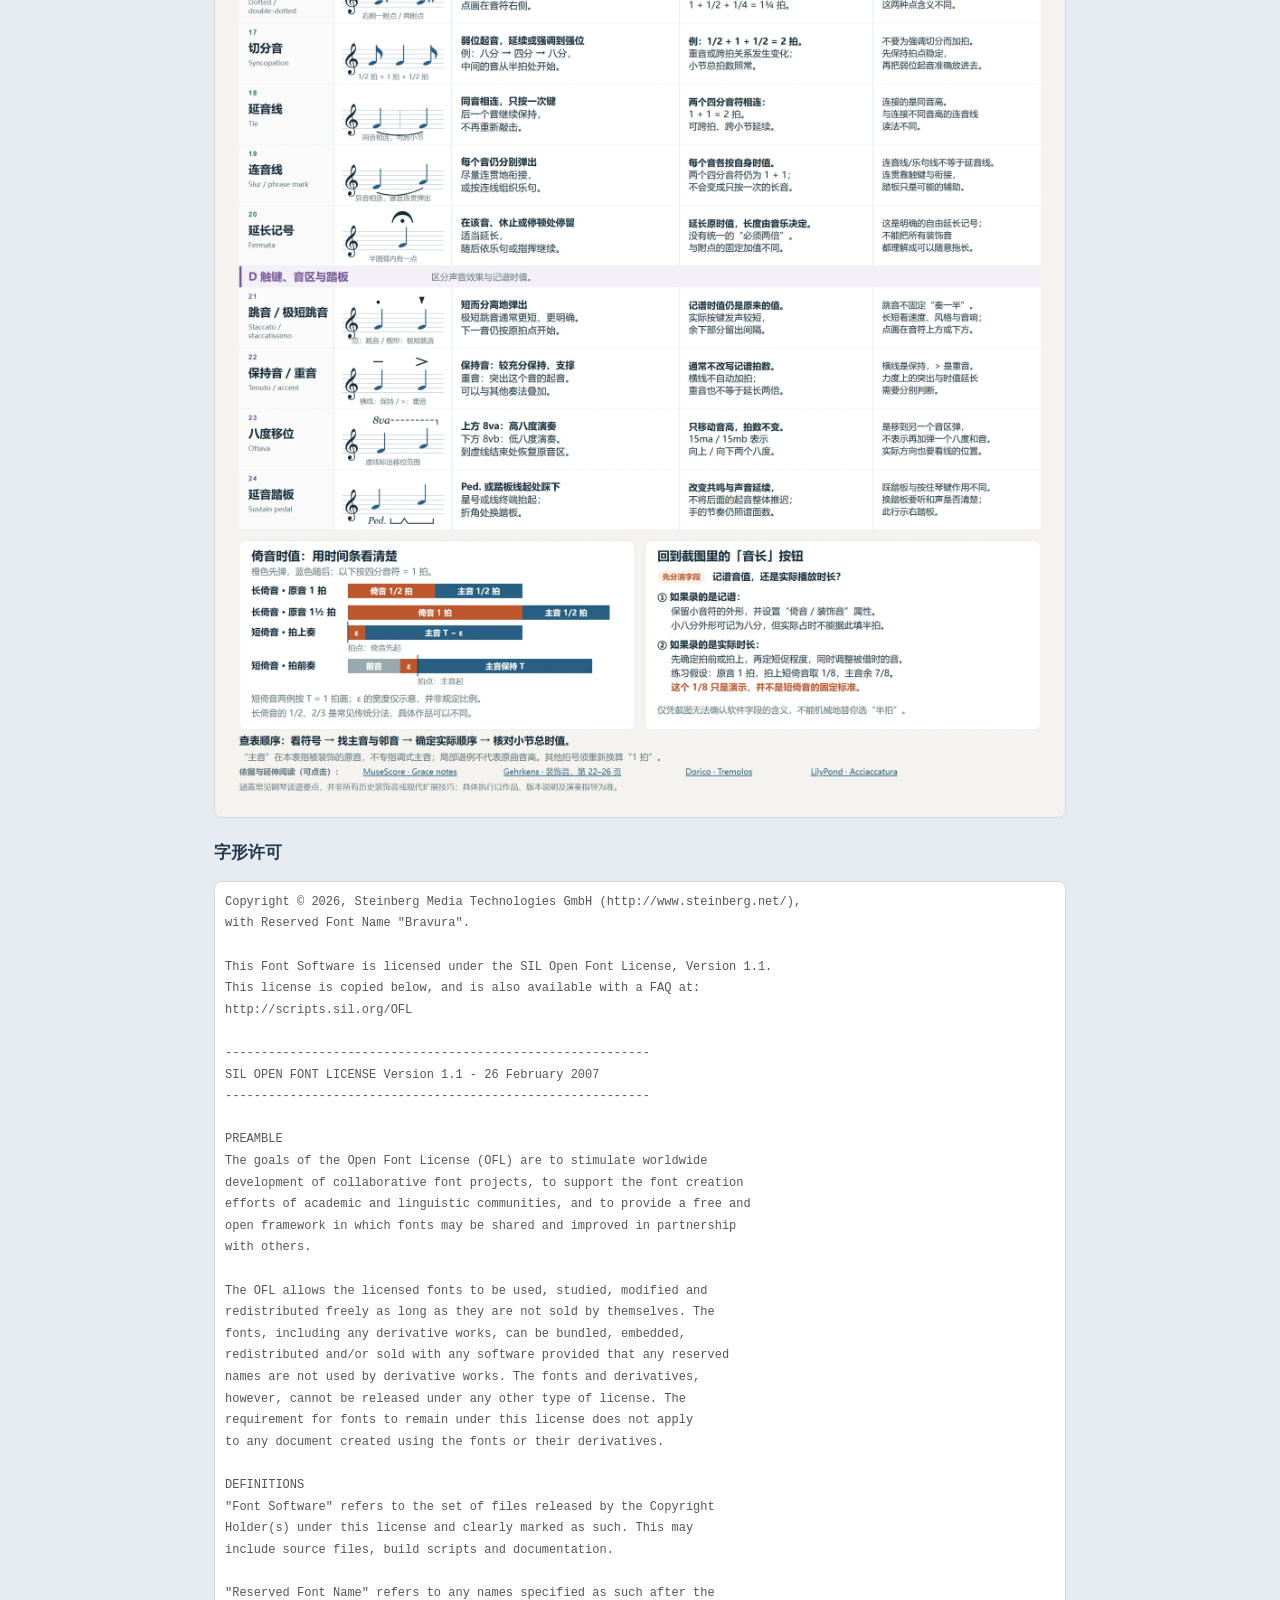
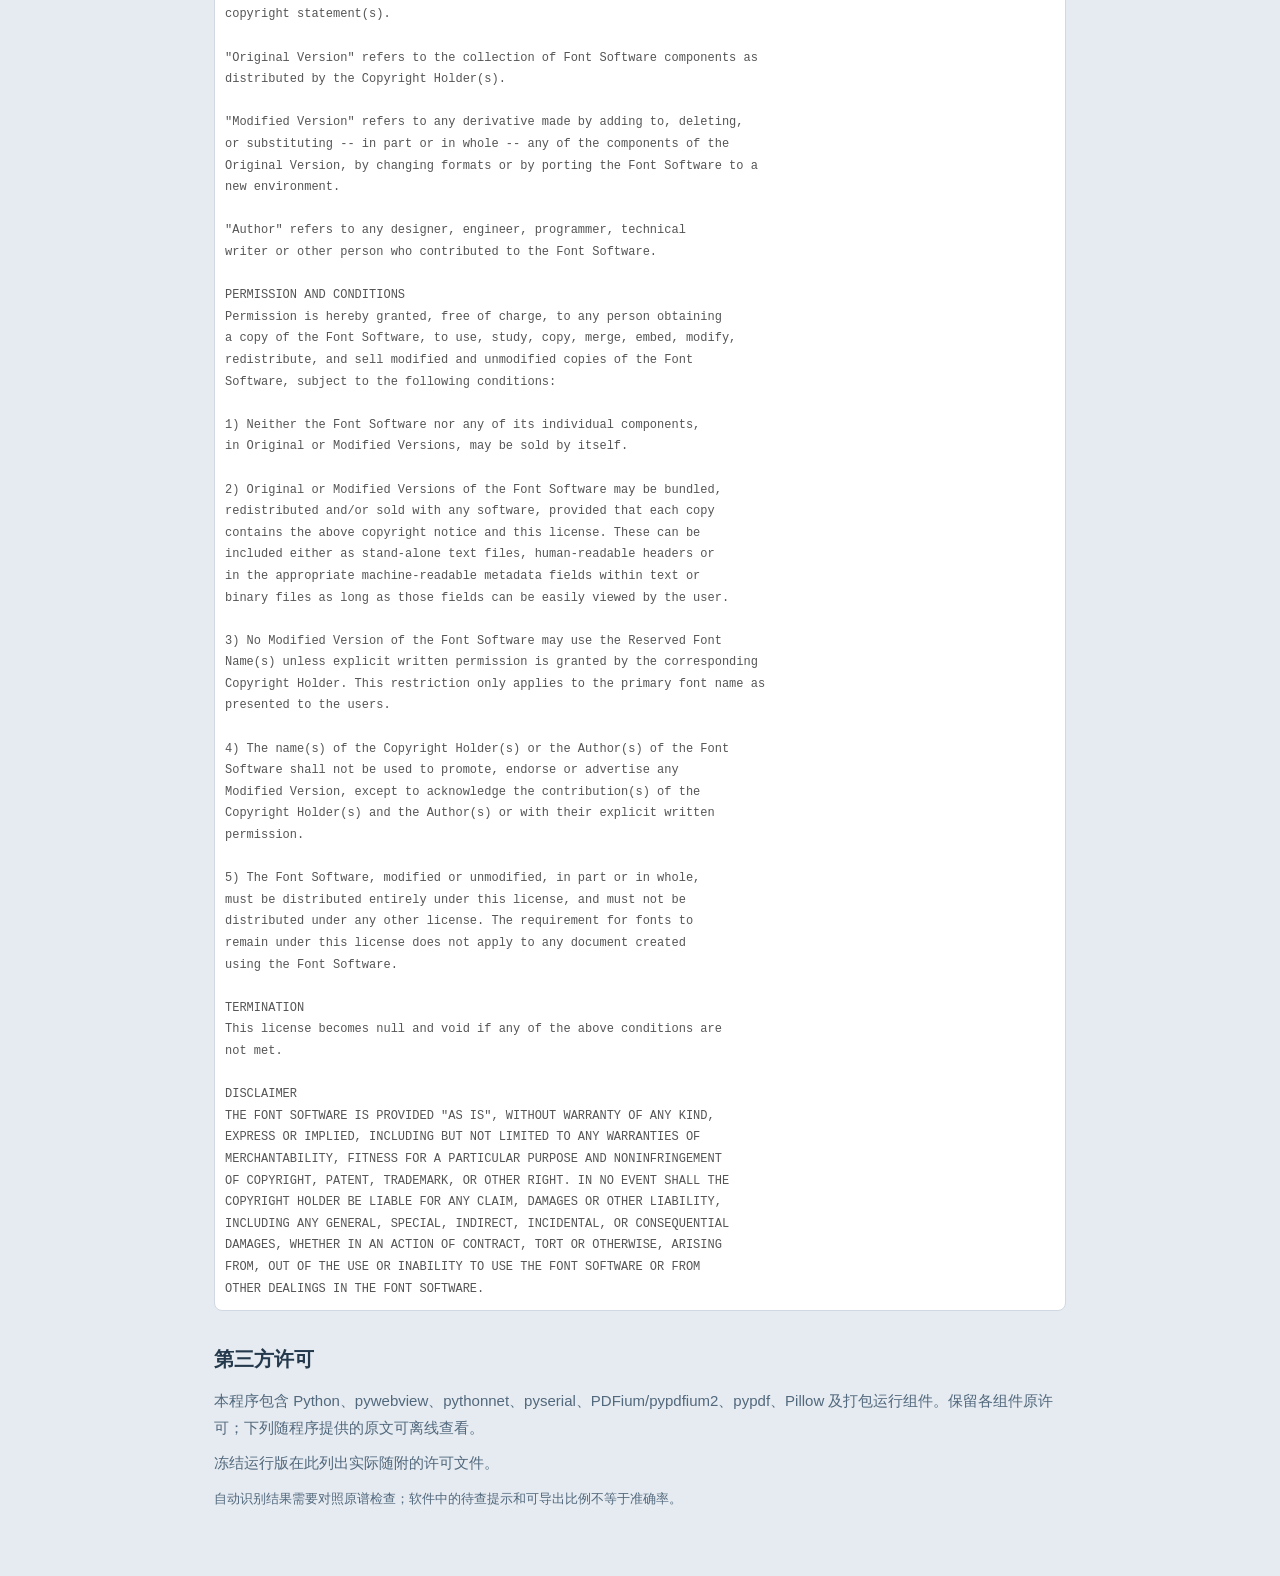
==== commit 7165749d: "V1.4：连手套 Wi-Fi 不再弹登录小窗，固件 r30.1（v1.7） 用户实测：热点自动弹出的“登录”小窗里点选文件、下载都没反应，“用浏览器打开”也跳不出去。 固件对各家手机的联网检测（gen" ====
--- a/host/guide.html
+++ b/host/guide.html
@@ -33,8 +33,8 @@
 <p>建议抽查识别结果，尤其是原谱省略指法、复杂装饰音或印刷重叠处；程序不为原谱没有的信息补猜答案。使用很小的窗口、高级设置或完整 PDF 时，可在对应面板内滚动。需要高速、全幅动作跟不上时，可把幅度按 100% → 80% → 60% 逐档缩小，校准范围不变。</p>
 <p><a href="#notation">看不懂特殊符号？查看24项符号速查。</a></p>
 <h2 id="phone">手机怎么连接</h2>
-<ol><li>手机连接 <strong>PIANO_GLOVE_</strong> 开头的手套 Wi-Fi，系统通常会弹出控制页或“登录此网络”入口，点一下即可使用。</li><li>电脑“设置 → 手机连接”提供扫码连接；若手机没有自动弹页，用同一窗口提供的控制页二维码打开，无需手动输入地址。</li><li>网页由手套自身提供，不需要电脑保持运行，也不需要安装手机 APP。可独立训练、传谱、选曲、删除、替换和调速。</li><li>PDF 转换在电脑端完成。手机需要显示原谱时，选择 <code>.pglpack</code> 上传；已转换曲谱可直接从手机文件中选择。</li></ol>
-<p>如果热点登录小窗不能选择文件，请退出小窗，改用手机的完整浏览器。编号和行程调整在电脑端「调手套」入口。</p>
+<ol><li>手机连接 <strong>PIANO_GLOVE_</strong> 开头的手套 Wi-Fi（不会弹出登录窗口），再打开手机浏览器输入 192.168.4.1。</li><li>电脑“设置 → 手机连接”提供扫码连接；若手机没有自动弹页，用同一窗口提供的控制页二维码打开，无需手动输入地址。</li><li>网页由手套自身提供，不需要电脑保持运行，也不需要安装手机 APP。可独立训练、传谱、选曲、删除、替换和调速。</li><li>PDF 转换在电脑端完成。手机需要显示原谱时，选择 <code>.pglpack</code> 上传；已转换曲谱可直接从手机文件中选择。</li></ol>
+<p>手机连上手套 Wi-Fi 后，打开手机浏览器输入 192.168.4.1（打不开先关掉「移动数据」），选曲谱上传、下载都在这里。编号和行程调整在电脑端「调手套」入口。</p>
 <h2>常见情况</h2>
 <table><tbody><tr><td>首次打开需要等待</td><td>首次运行会解包并准备组件，请等当前启动完成，再检查窗口是否被最小化。</td></tr><tr><td>串口被其他软件占用</td><td>先停止并关闭其他正在连接手套的软件，再使用本程序。</td></tr><tr><td>USB 已连接，但等待舵机</td><td>检查舵机供电和总线连接；舵机就绪后会自动读取曲库和状态。</td></tr><tr><td>连上后按钮暂时不能操作</td><td>等待身份、校准、位置反馈和曲库重新读取。必要时检查数据线、电源及校准状态。</td></tr><tr><td>退出后的记录</td><td>日志和电脑校准记录保存在当前用户的 <code>%LOCALAPPDATA%\PianoGloveSoftware</code>。手套中已保存的曲库仍由手套管理。</td></tr></tbody></table>
 <!-- BEGIN customer-notation-reference --><style>
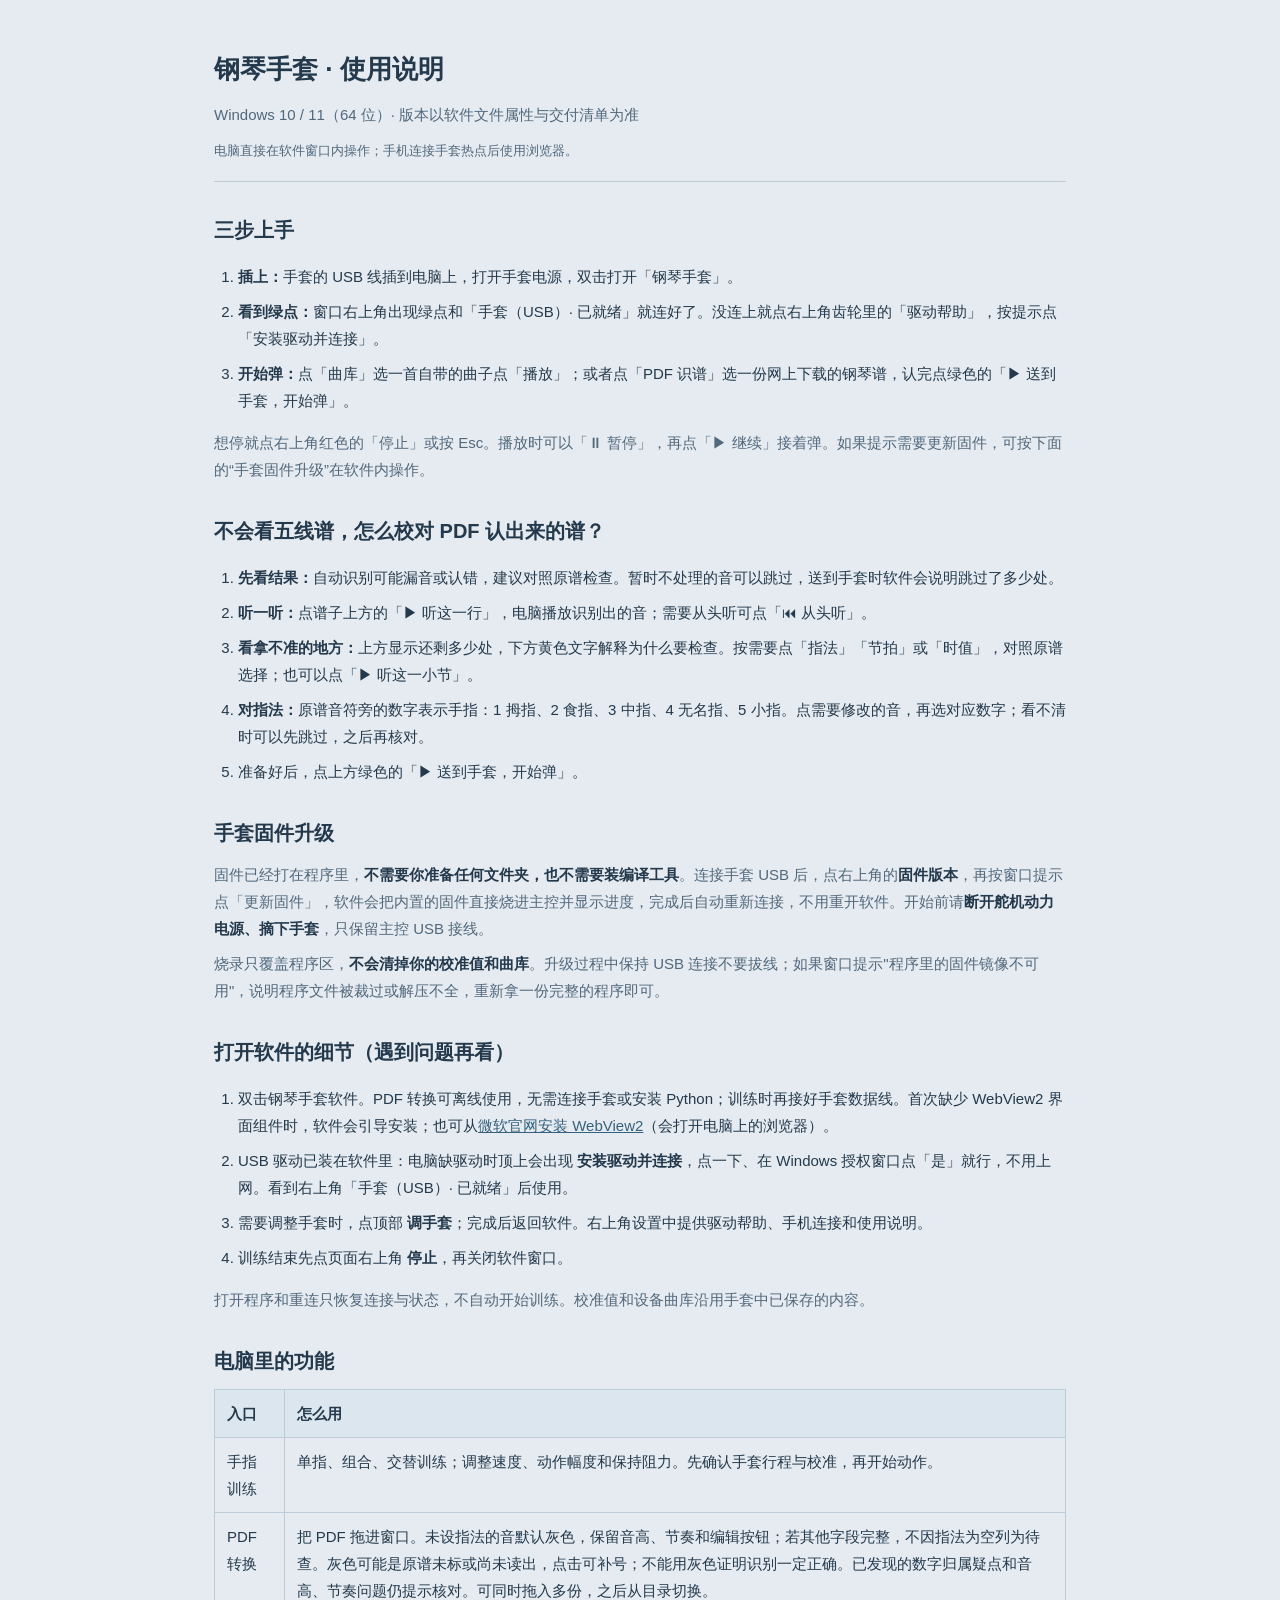
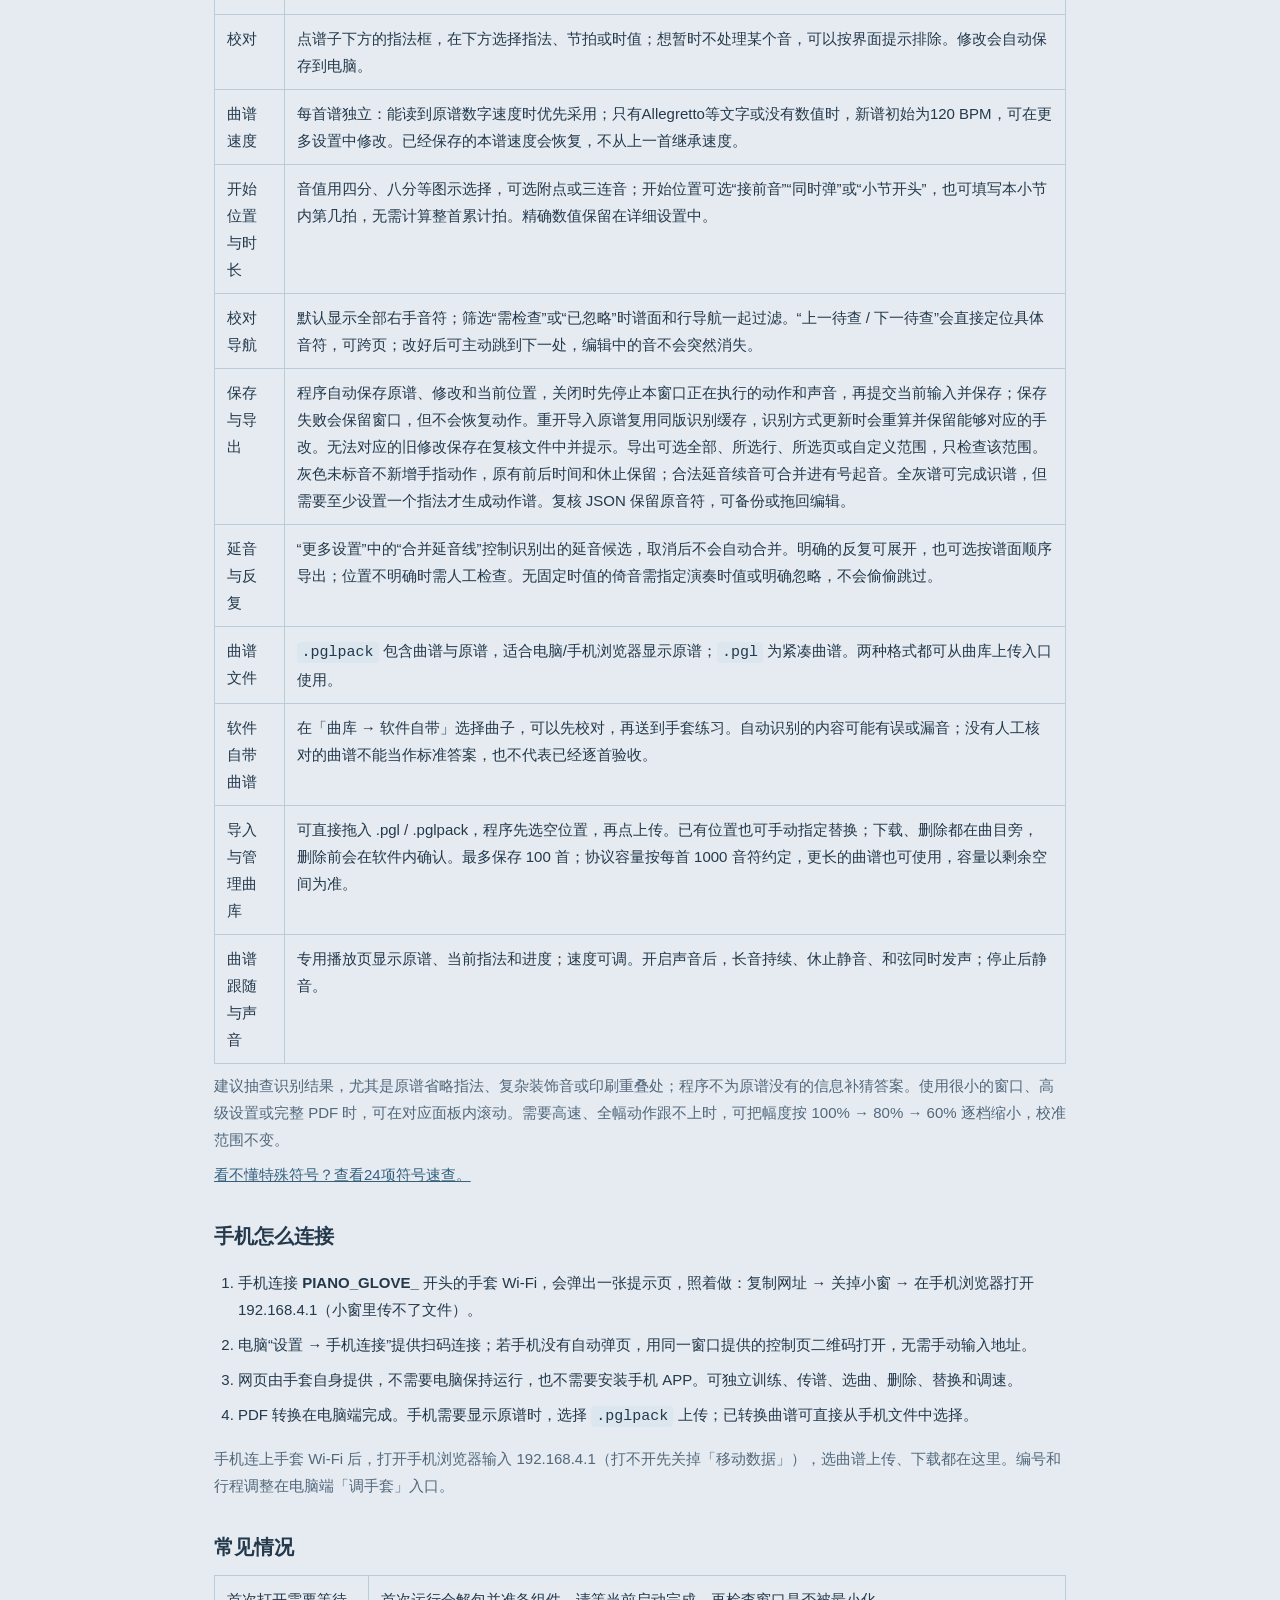
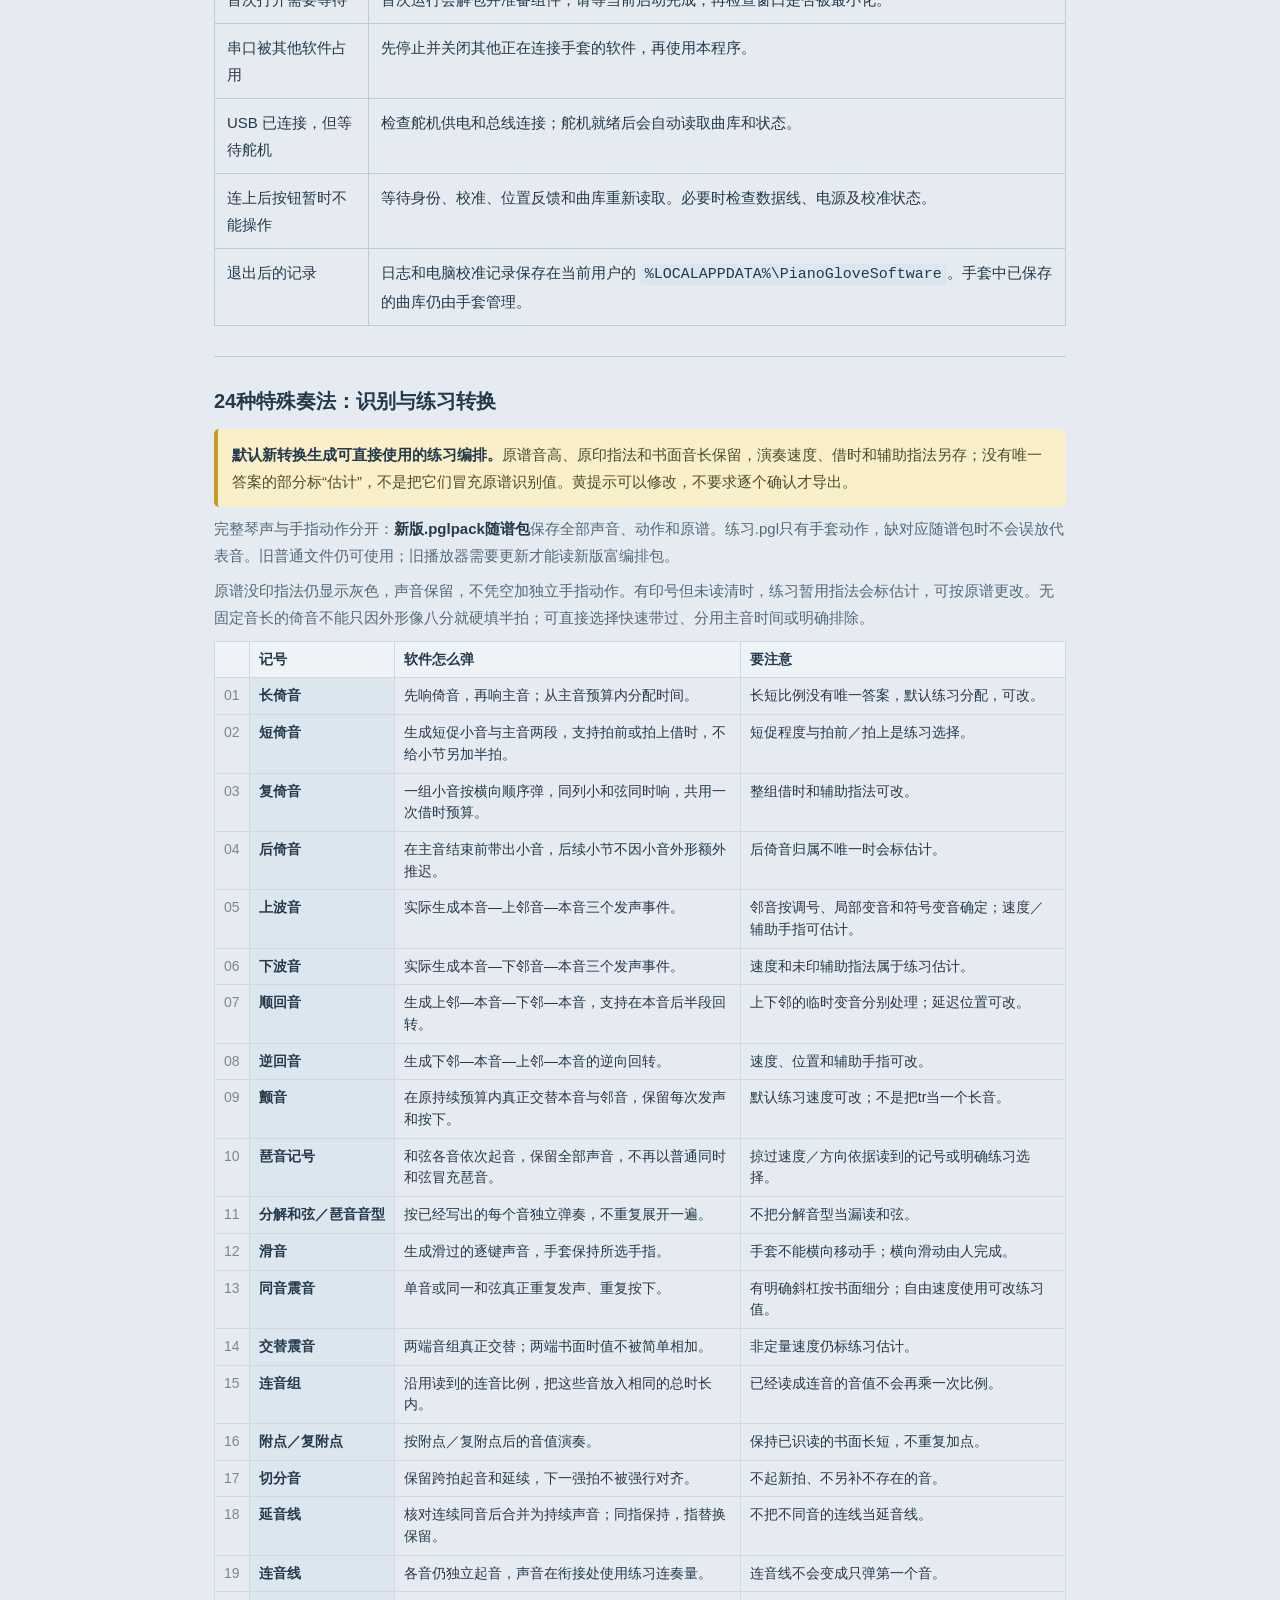
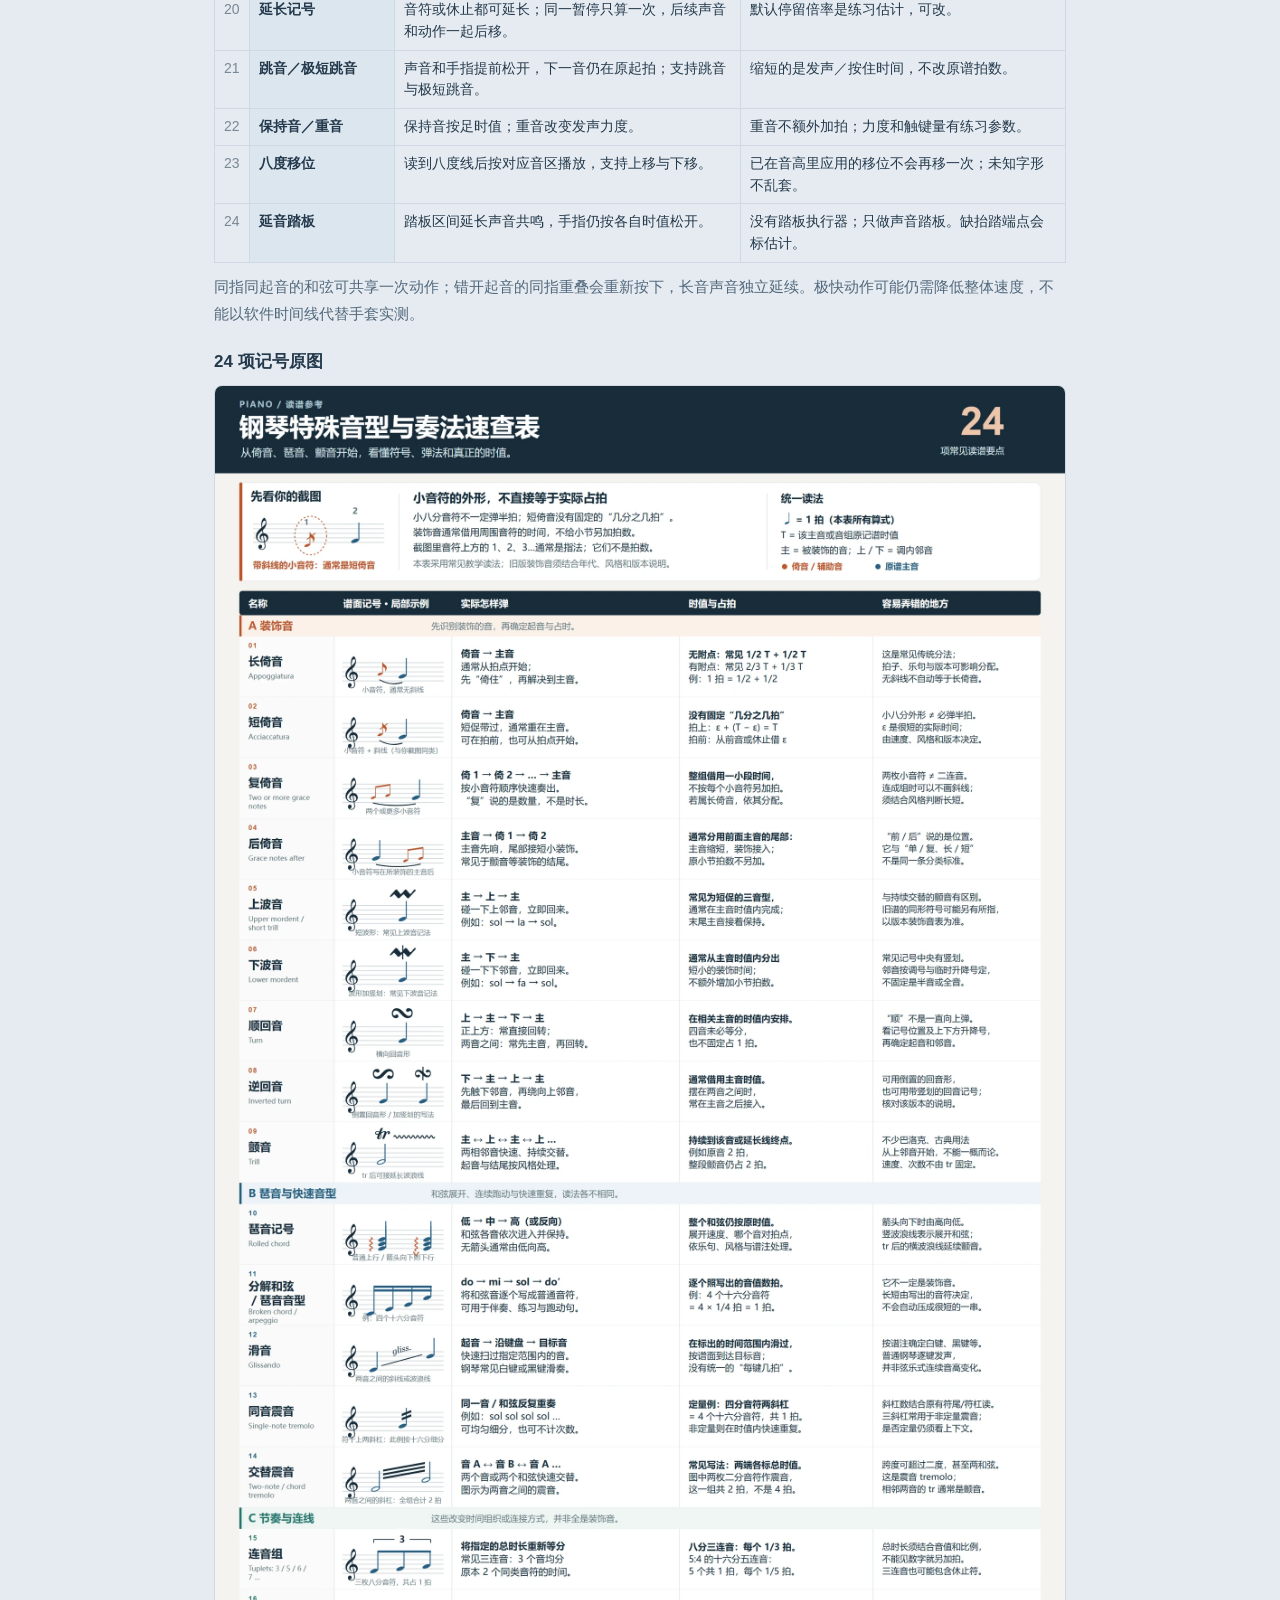
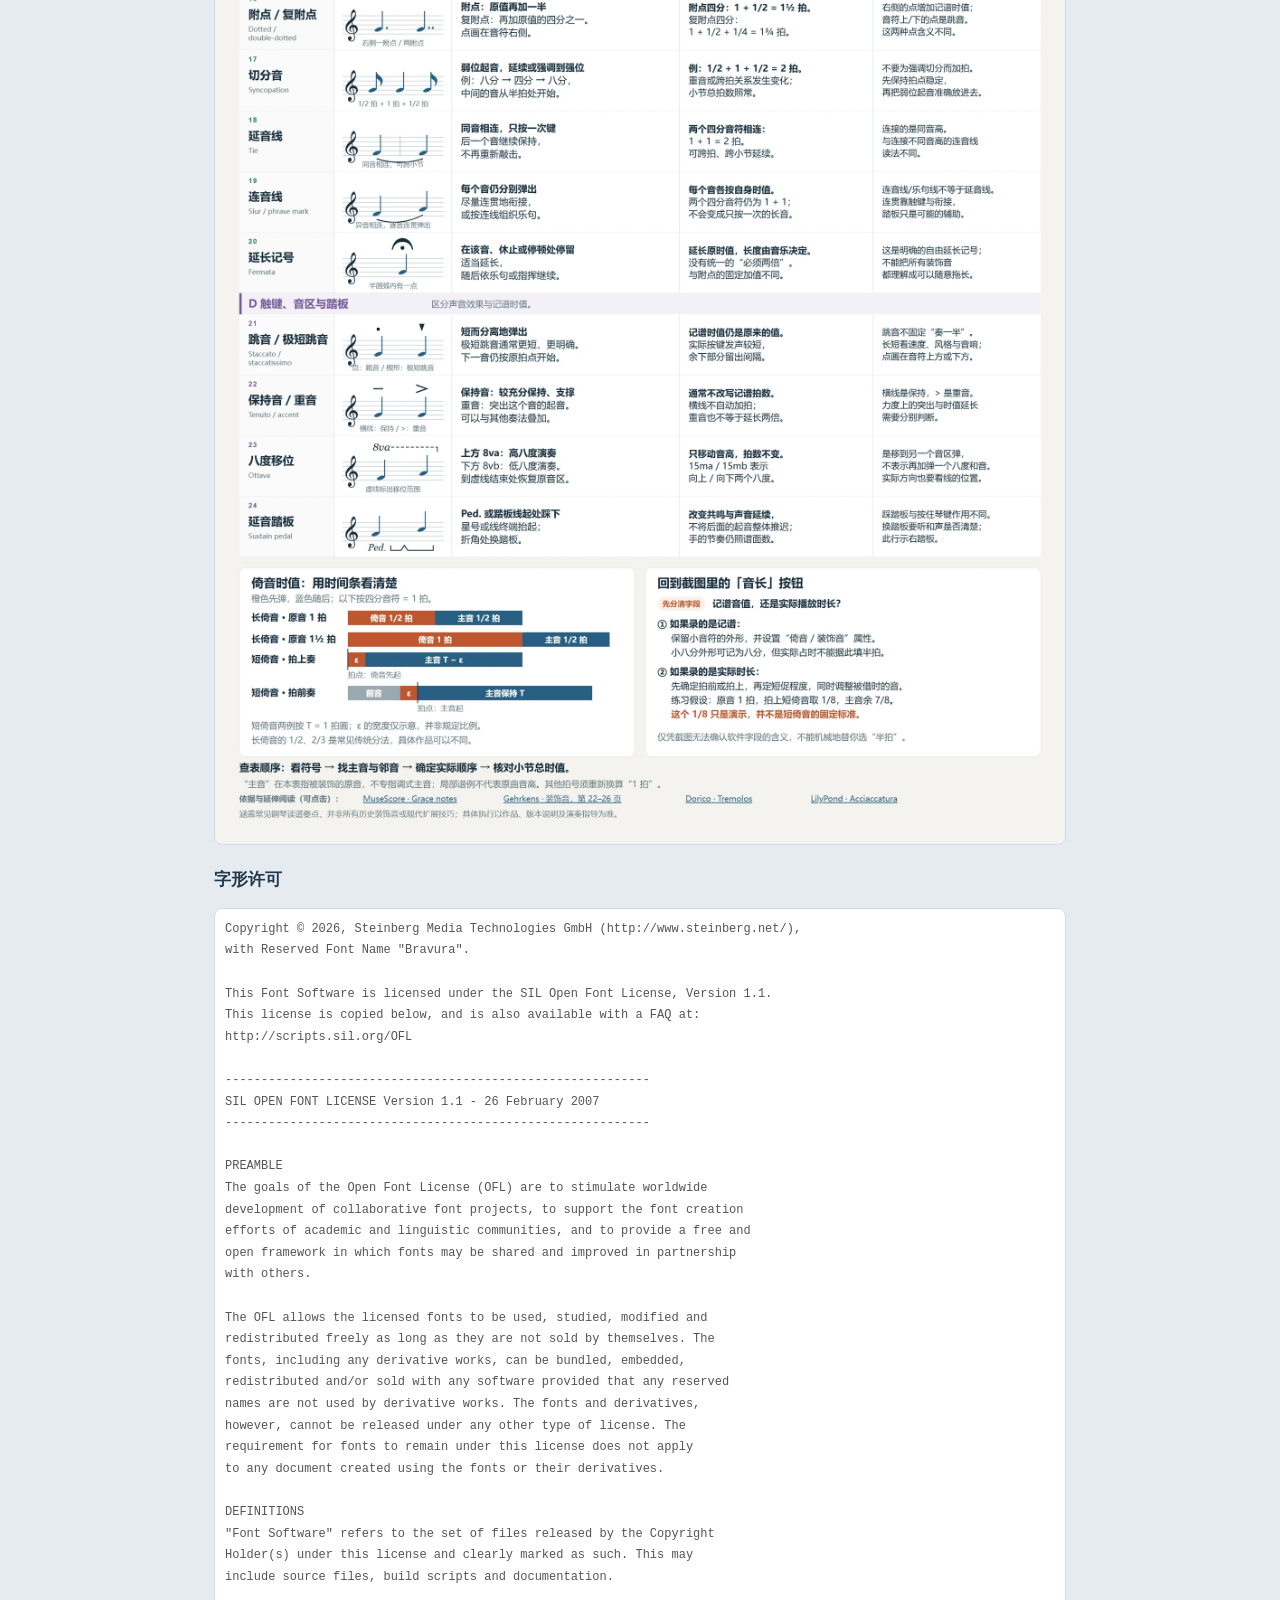
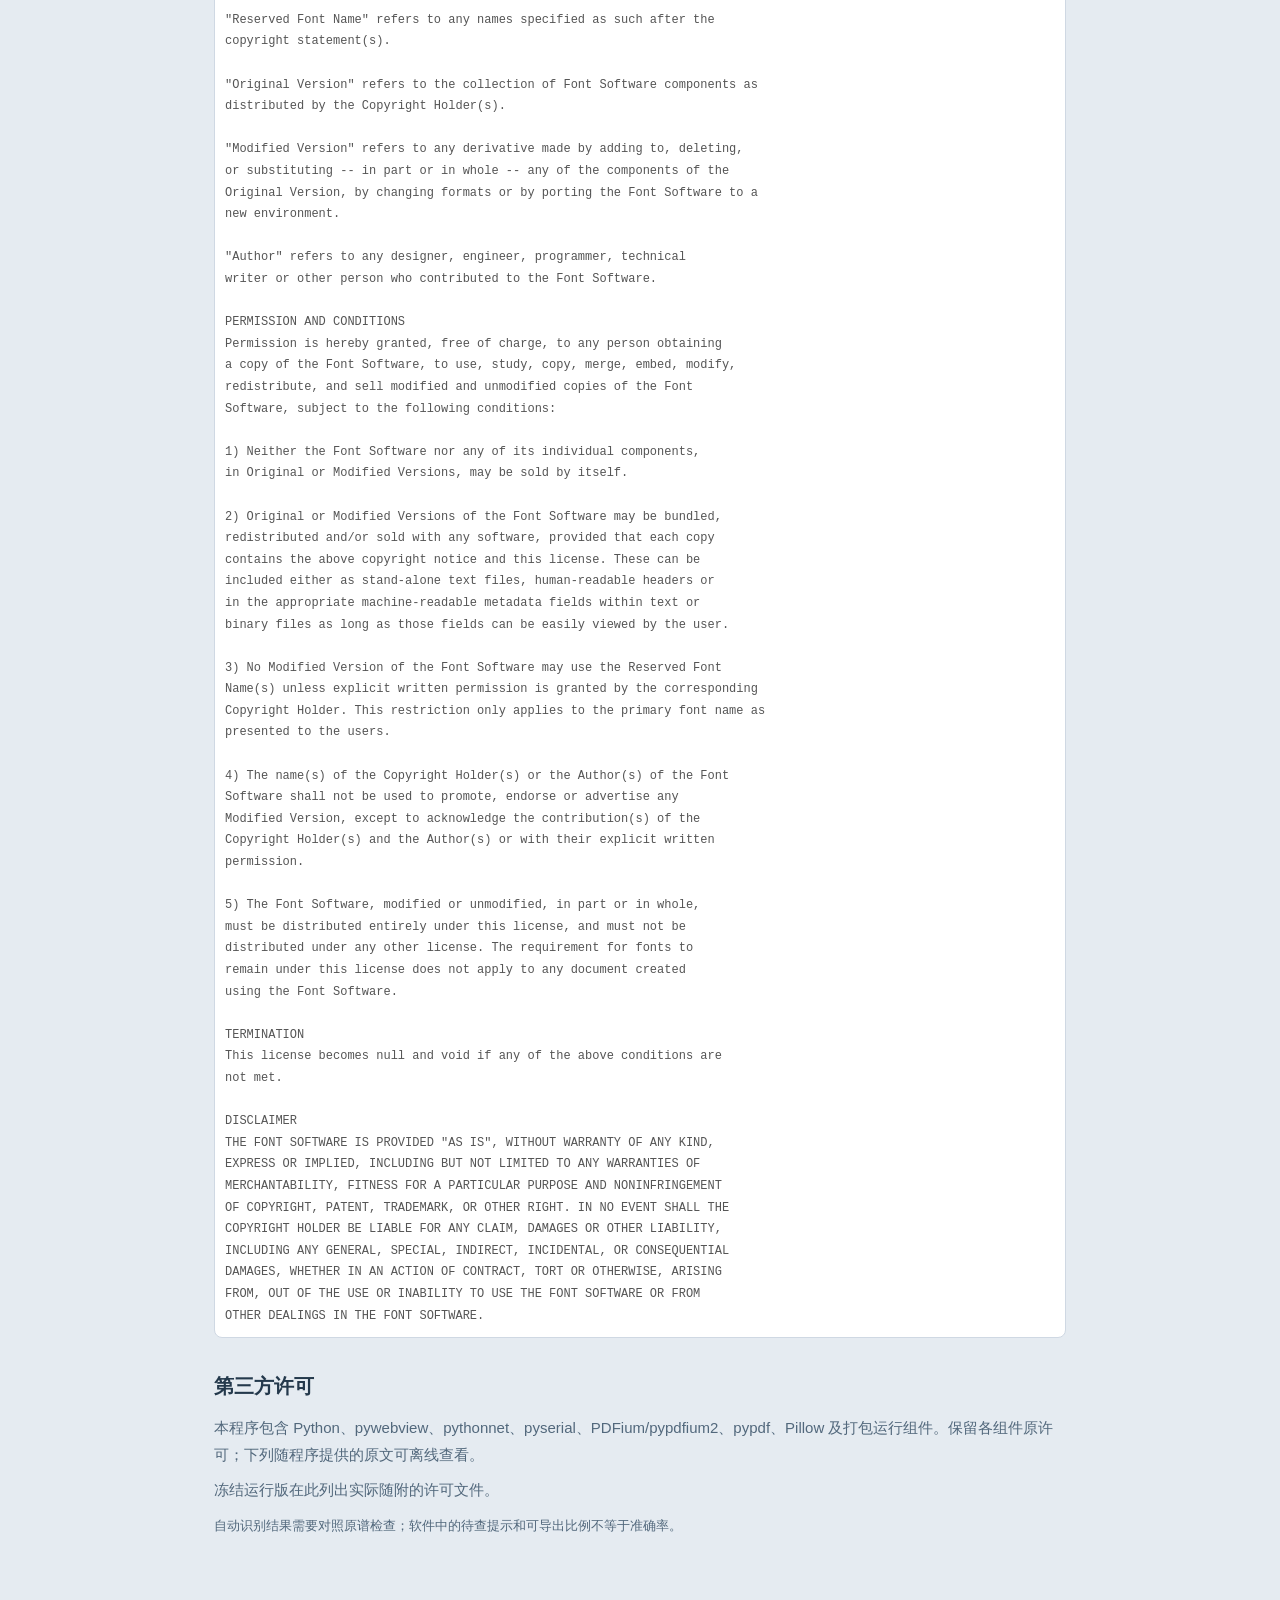
==== commit 70debe43: "V1.5：连手套 Wi-Fi 弹出提示页，固件 r30.2（v1.8） 用户 11-11：连 Wi-Fi 弹个提示框，告诉怎么做，尽量省事。 小窗里不再放控制页（选不了文件、下不了载，还会抢控制权），" ====
--- a/host/guide.html
+++ b/host/guide.html
@@ -33,7 +33,7 @@
 <p>建议抽查识别结果，尤其是原谱省略指法、复杂装饰音或印刷重叠处；程序不为原谱没有的信息补猜答案。使用很小的窗口、高级设置或完整 PDF 时，可在对应面板内滚动。需要高速、全幅动作跟不上时，可把幅度按 100% → 80% → 60% 逐档缩小，校准范围不变。</p>
 <p><a href="#notation">看不懂特殊符号？查看24项符号速查。</a></p>
 <h2 id="phone">手机怎么连接</h2>
-<ol><li>手机连接 <strong>PIANO_GLOVE_</strong> 开头的手套 Wi-Fi（不会弹出登录窗口），再打开手机浏览器输入 192.168.4.1。</li><li>电脑“设置 → 手机连接”提供扫码连接；若手机没有自动弹页，用同一窗口提供的控制页二维码打开，无需手动输入地址。</li><li>网页由手套自身提供，不需要电脑保持运行，也不需要安装手机 APP。可独立训练、传谱、选曲、删除、替换和调速。</li><li>PDF 转换在电脑端完成。手机需要显示原谱时，选择 <code>.pglpack</code> 上传；已转换曲谱可直接从手机文件中选择。</li></ol>
+<ol><li>手机连接 <strong>PIANO_GLOVE_</strong> 开头的手套 Wi-Fi，会弹出一张提示页，照着做：复制网址 → 关掉小窗 → 在手机浏览器打开 192.168.4.1（小窗里传不了文件）。</li><li>电脑“设置 → 手机连接”提供扫码连接；若手机没有自动弹页，用同一窗口提供的控制页二维码打开，无需手动输入地址。</li><li>网页由手套自身提供，不需要电脑保持运行，也不需要安装手机 APP。可独立训练、传谱、选曲、删除、替换和调速。</li><li>PDF 转换在电脑端完成。手机需要显示原谱时，选择 <code>.pglpack</code> 上传；已转换曲谱可直接从手机文件中选择。</li></ol>
 <p>手机连上手套 Wi-Fi 后，打开手机浏览器输入 192.168.4.1（打不开先关掉「移动数据」），选曲谱上传、下载都在这里。编号和行程调整在电脑端「调手套」入口。</p>
 <h2>常见情况</h2>
 <table><tbody><tr><td>首次打开需要等待</td><td>首次运行会解包并准备组件，请等当前启动完成，再检查窗口是否被最小化。</td></tr><tr><td>串口被其他软件占用</td><td>先停止并关闭其他正在连接手套的软件，再使用本程序。</td></tr><tr><td>USB 已连接，但等待舵机</td><td>检查舵机供电和总线连接；舵机就绪后会自动读取曲库和状态。</td></tr><tr><td>连上后按钮暂时不能操作</td><td>等待身份、校准、位置反馈和曲库重新读取。必要时检查数据线、电源及校准状态。</td></tr><tr><td>退出后的记录</td><td>日志和电脑校准记录保存在当前用户的 <code>%LOCALAPPDATA%\PianoGloveSoftware</code>。手套中已保存的曲库仍由手套管理。</td></tr></tbody></table>
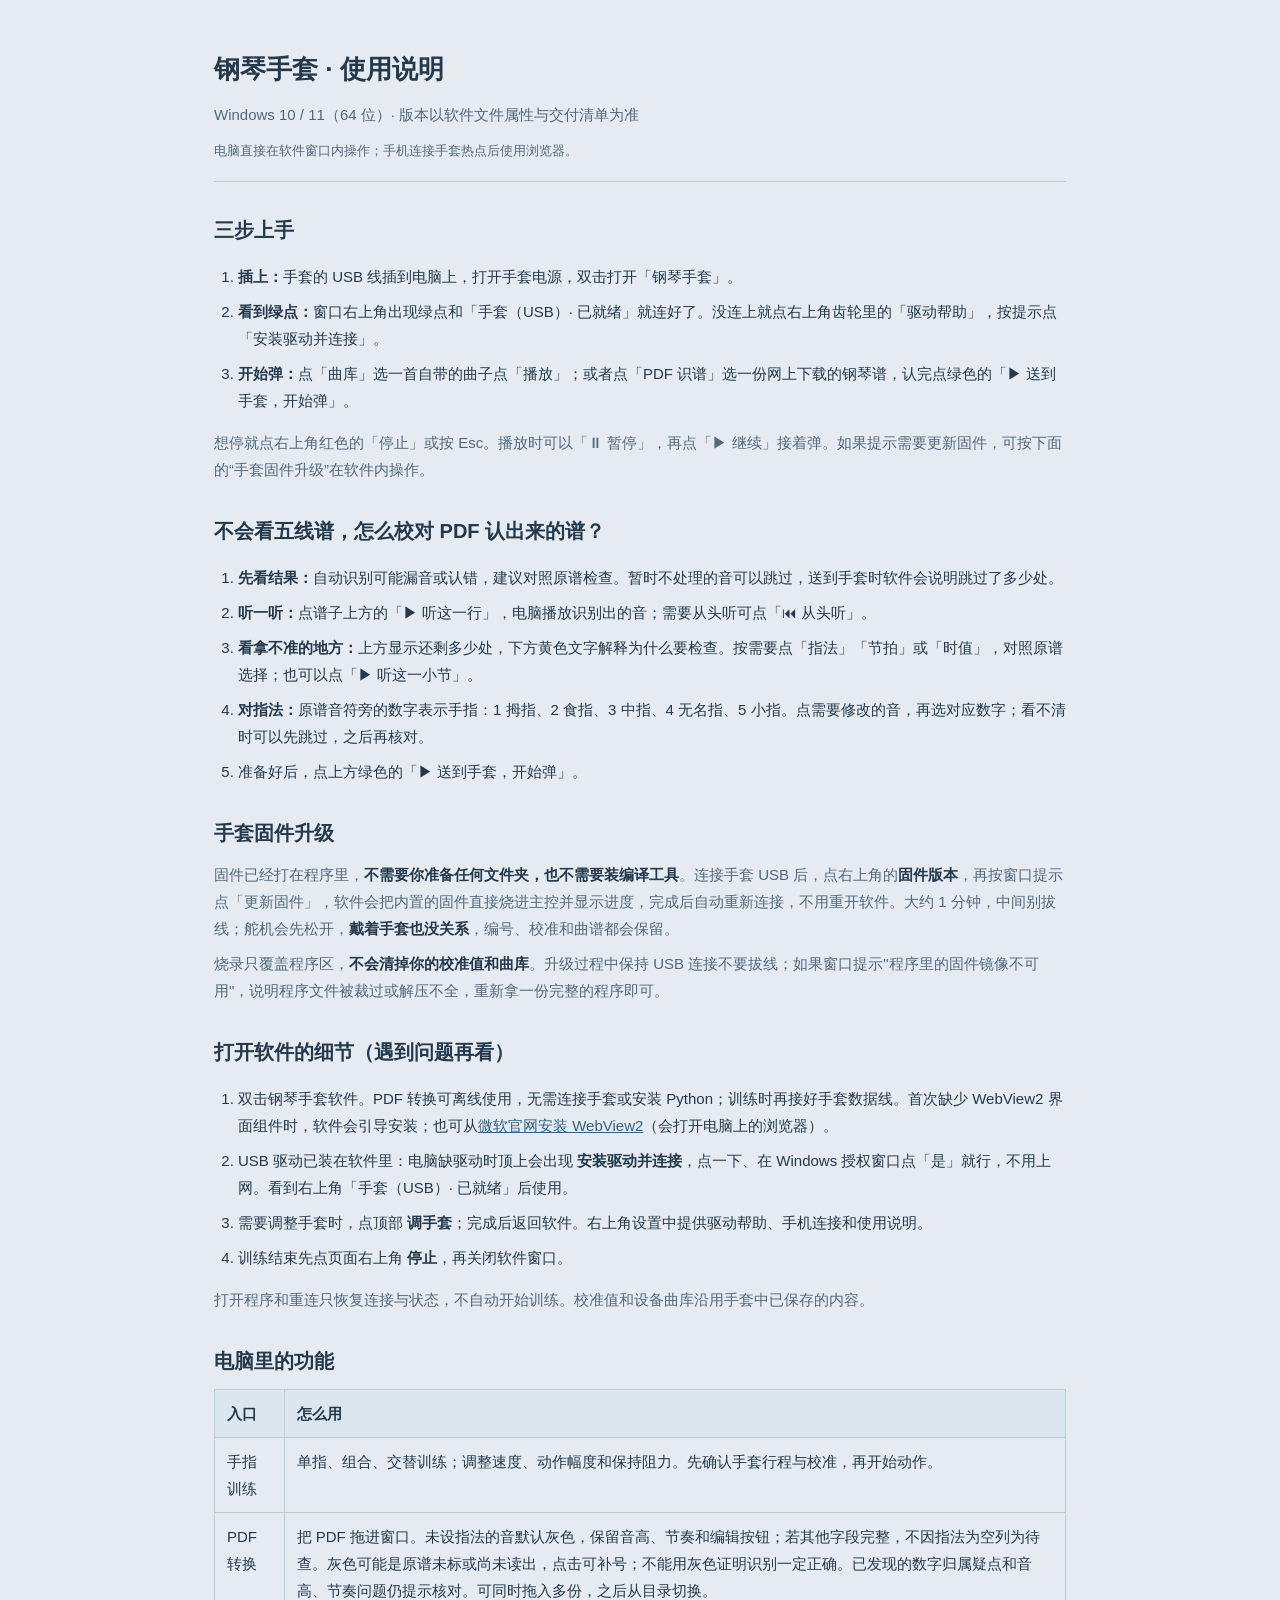
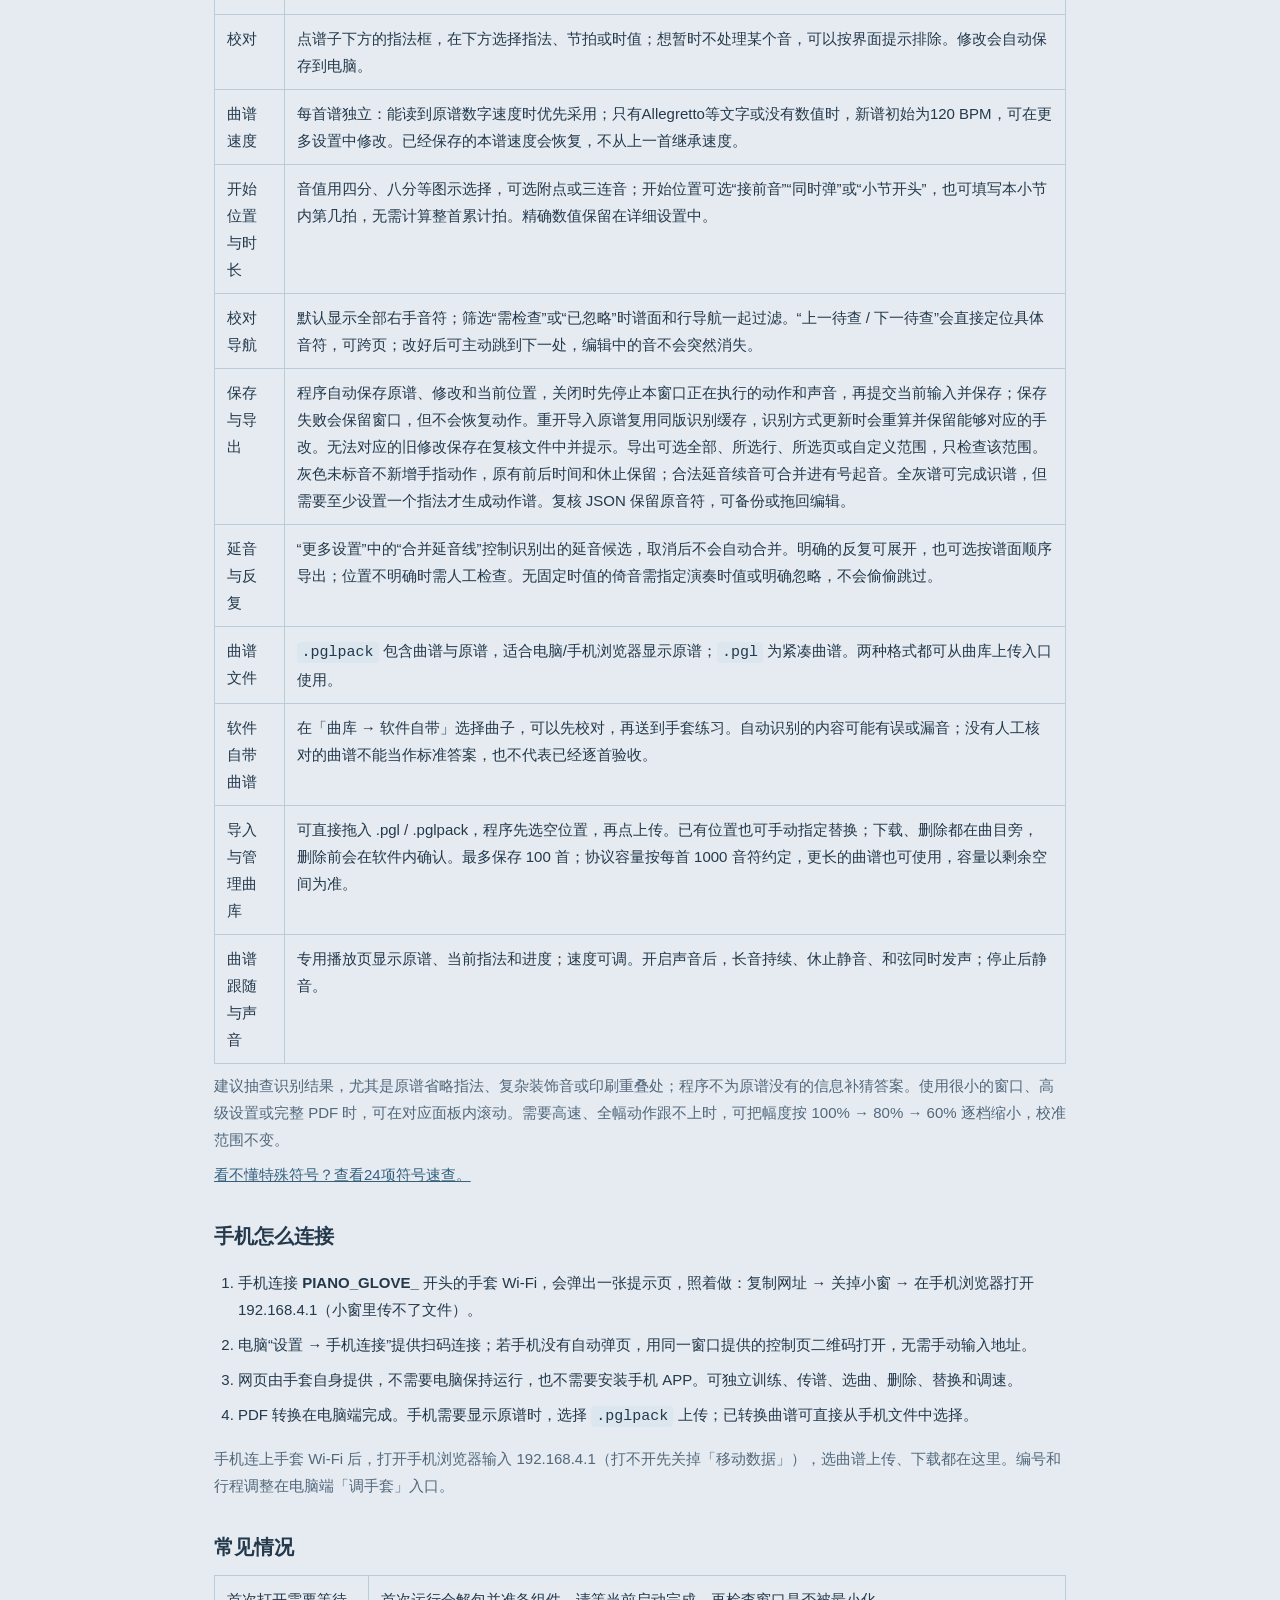
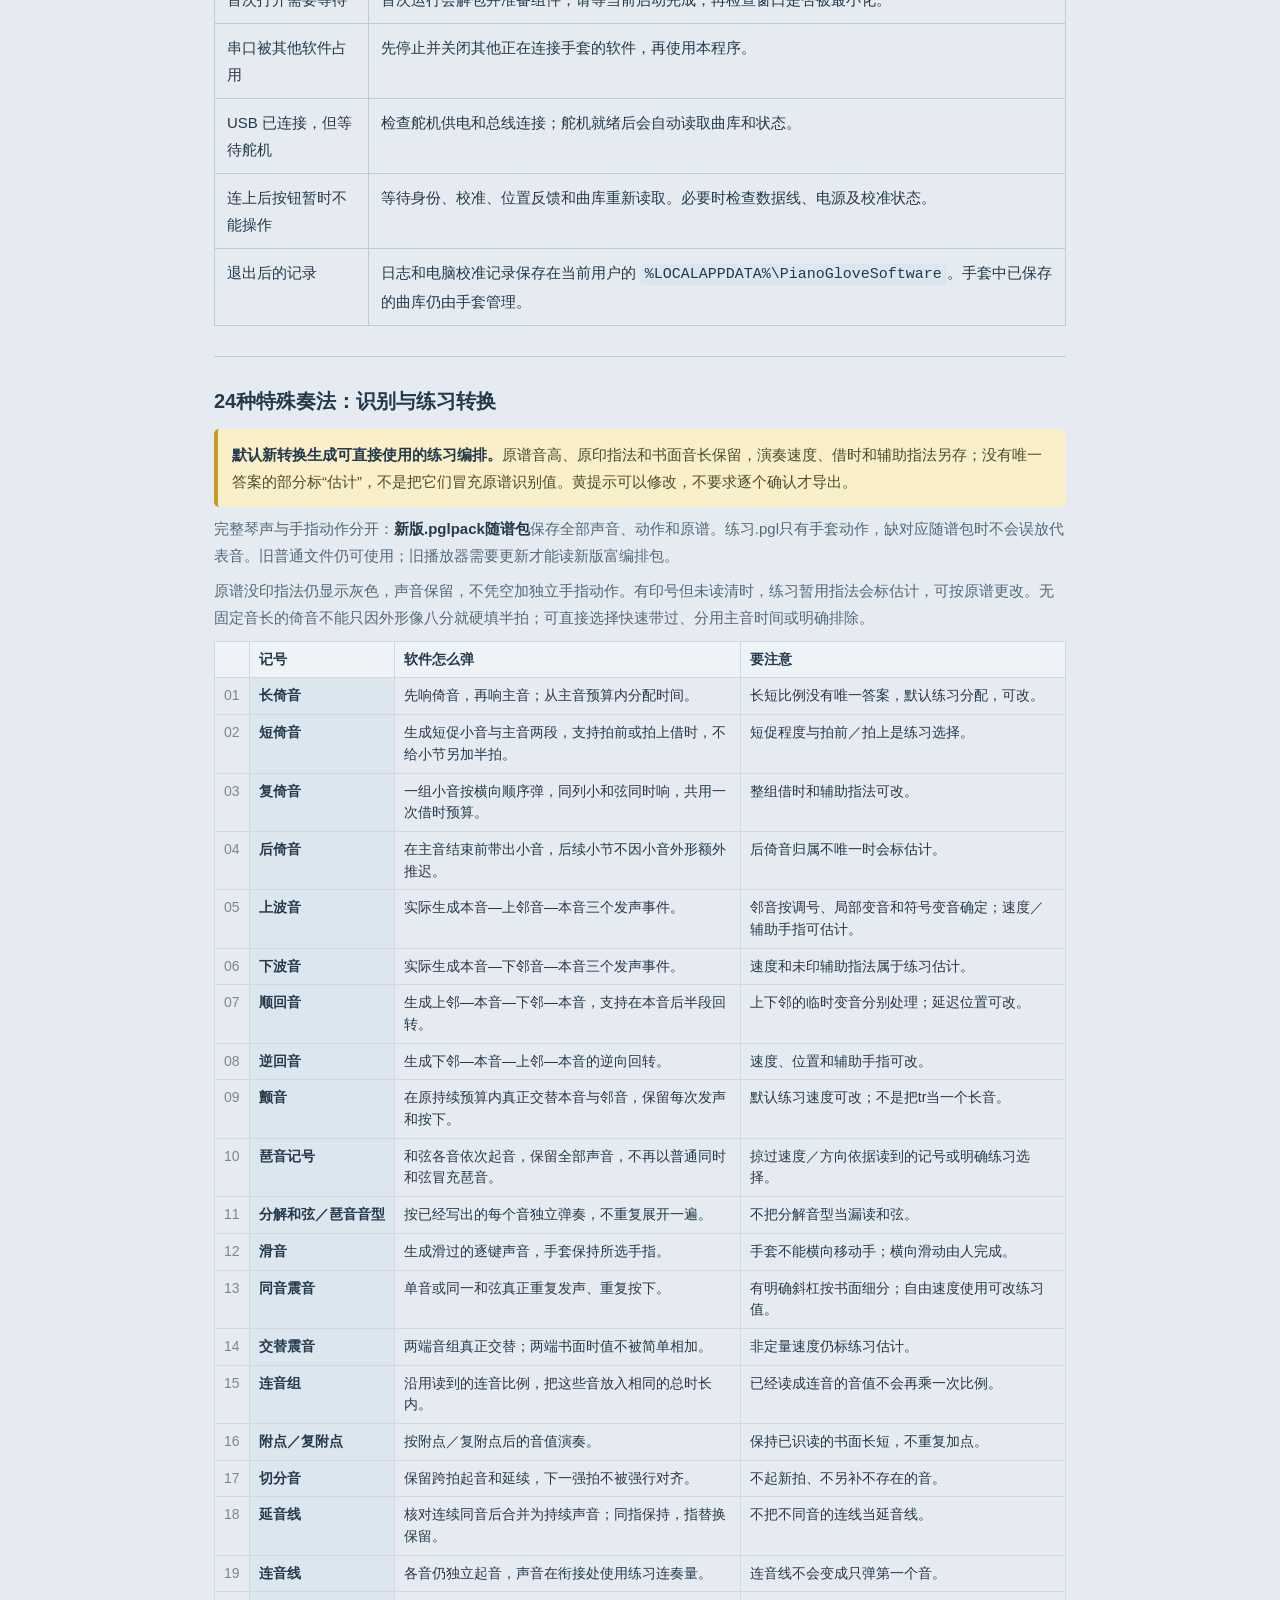
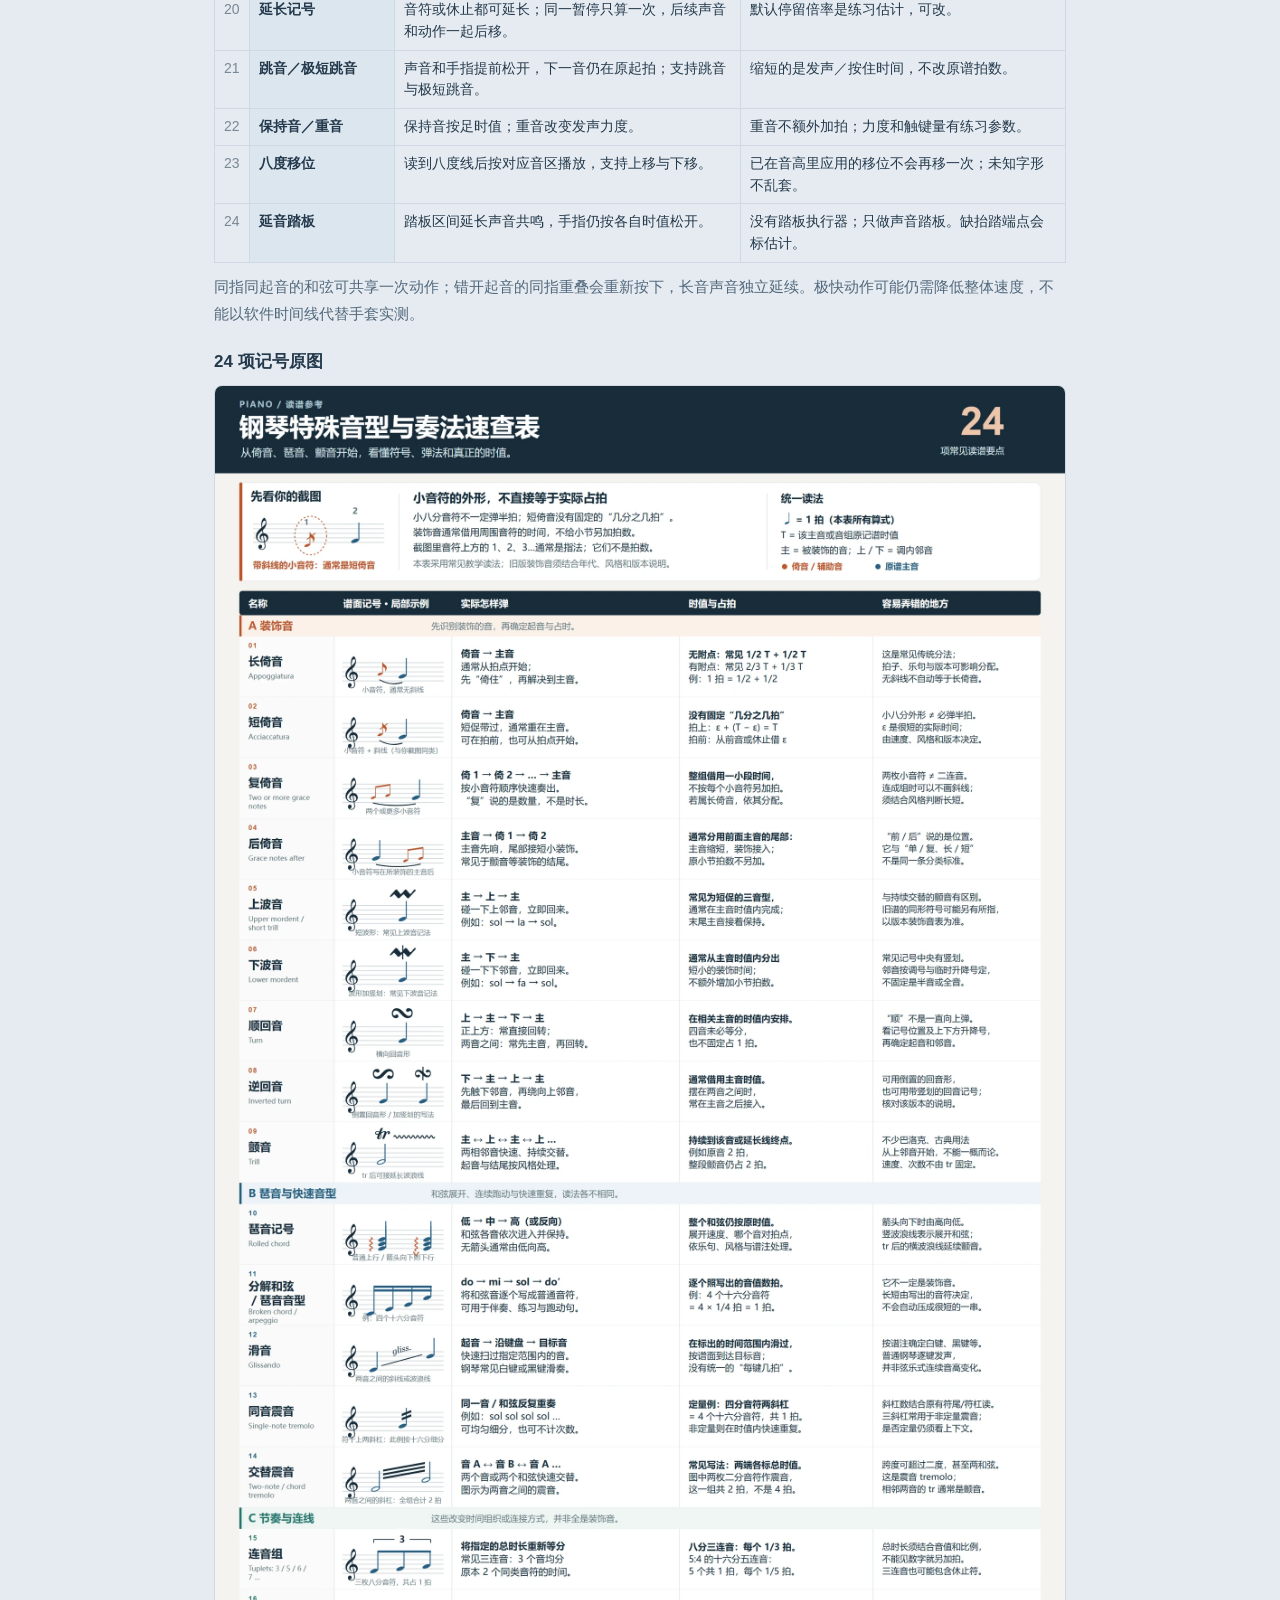
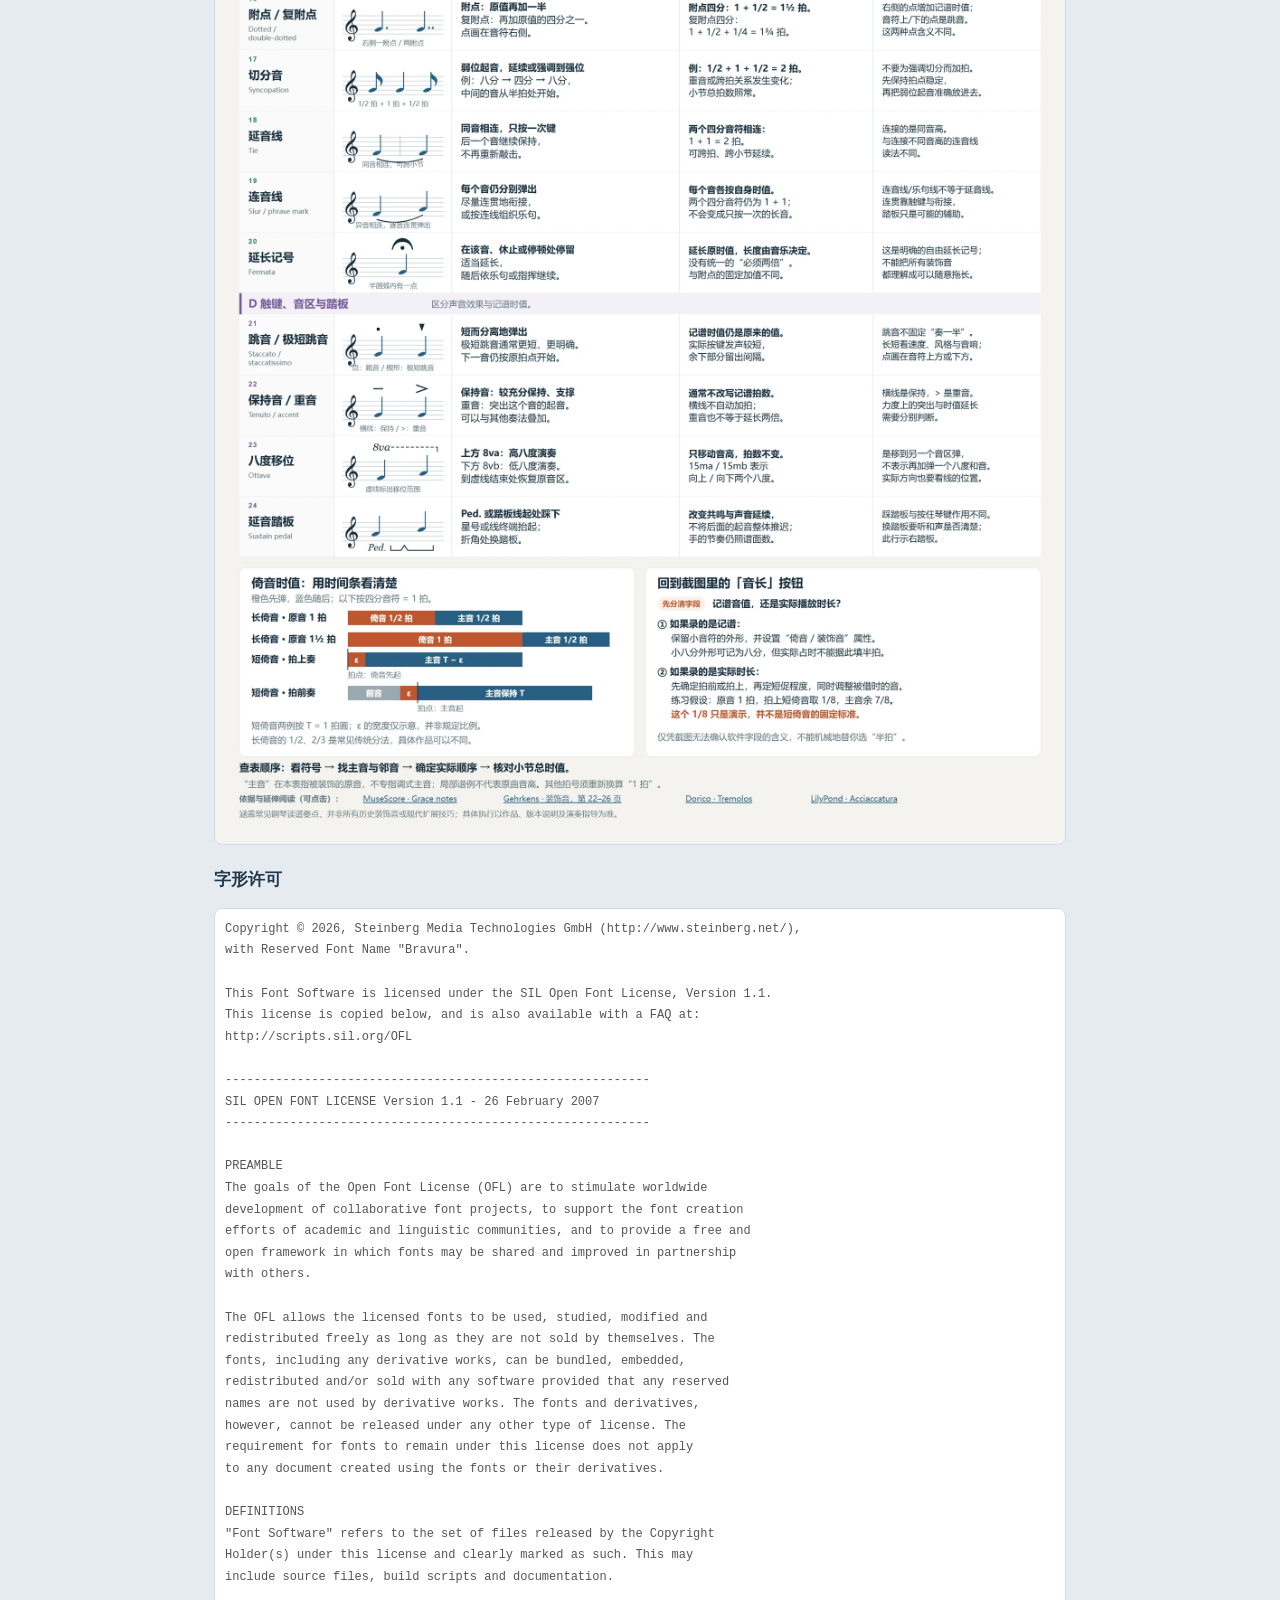
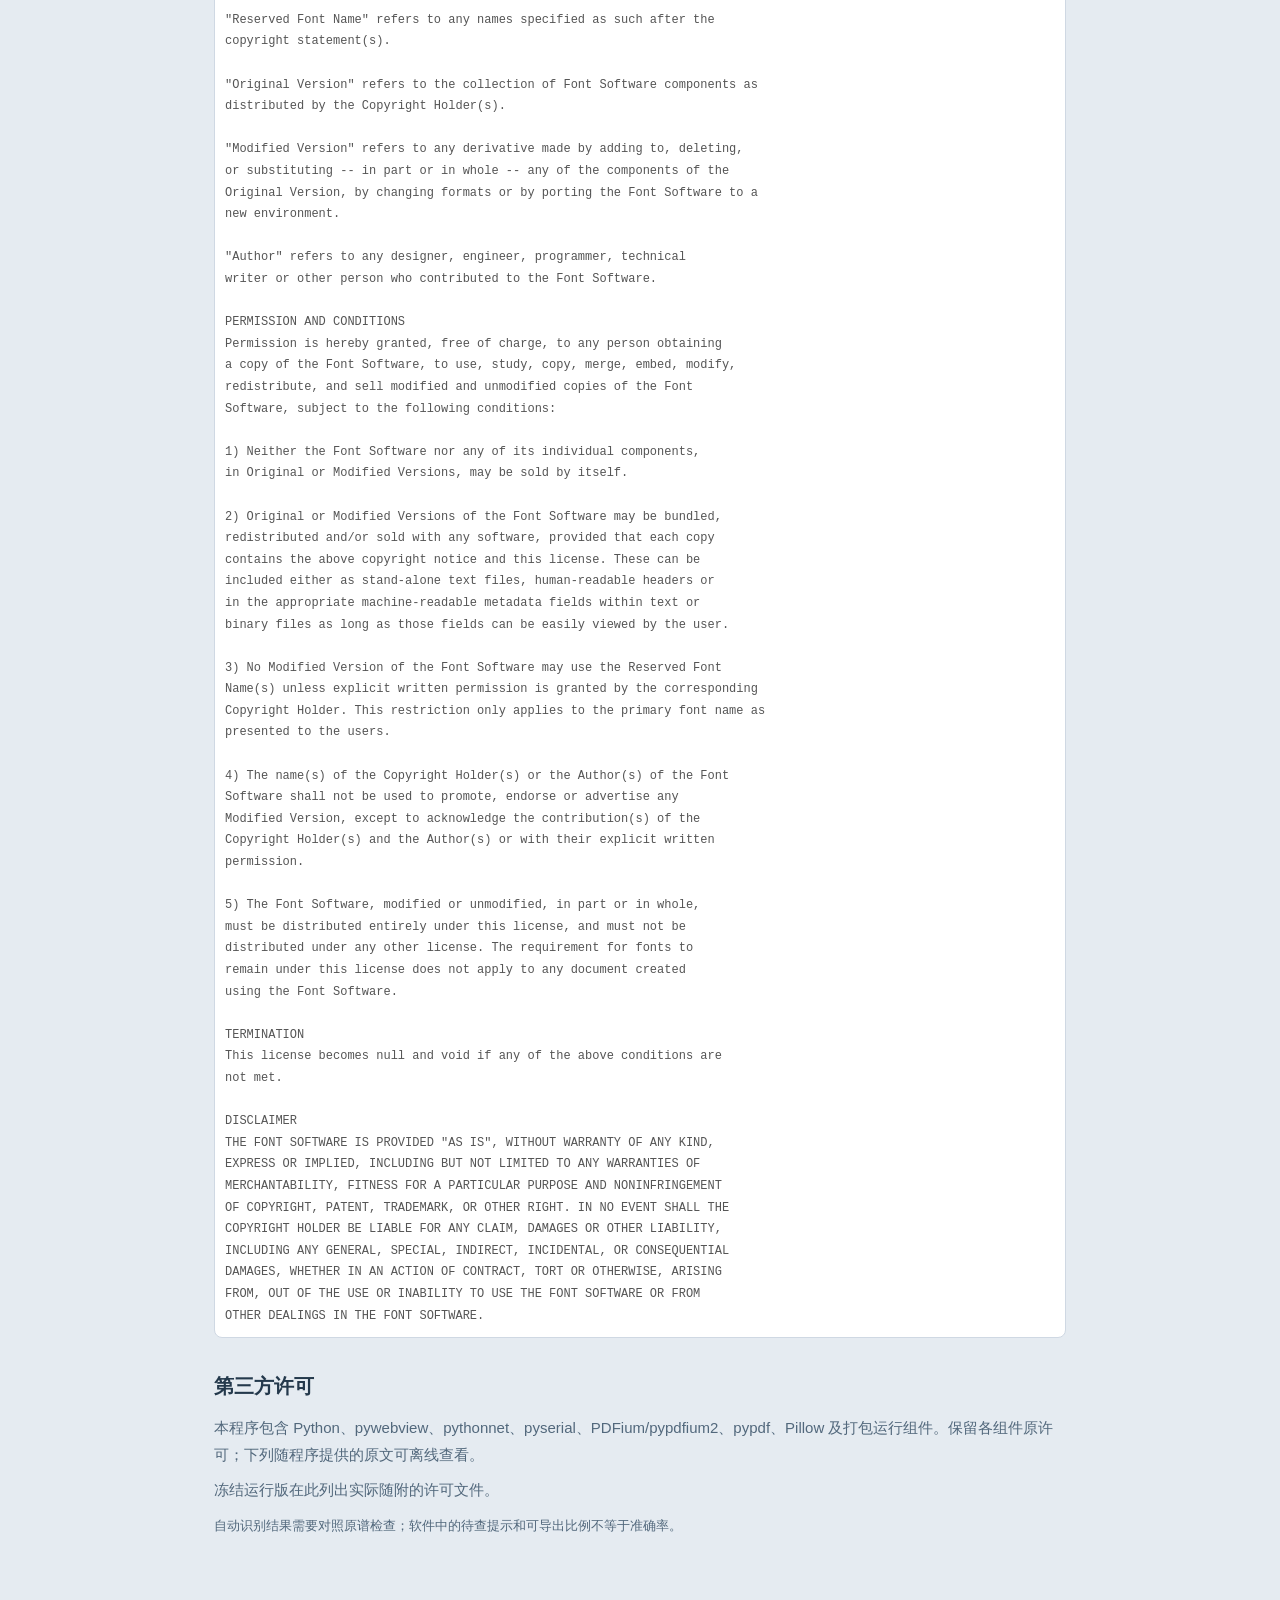
==== commit b51f79ad: "V2.5：更新固件的说明改成“戴着手套也没关系、约 1 分钟别拔线”（使用说明、调试页连接提示和固件卡片），去掉“断开舵机电源、摘下手套”的旧说法 Co-Authored-By: Claude Opu" ====
--- a/host/guide.html
+++ b/host/guide.html
@@ -9,7 +9,7 @@
 <h2 id="proofread">不会看五线谱，怎么校对 PDF 认出来的谱？</h2>
 <ol><li><strong>先看结果：</strong>自动识别可能漏音或认错，建议对照原谱检查。暂时不处理的音可以跳过，送到手套时软件会说明跳过了多少处。</li><li><strong>听一听：</strong>点谱子上方的「▶ 听这一行」，电脑播放识别出的音；需要从头听可点「⏮ 从头听」。</li><li><strong>看拿不准的地方：</strong>上方显示还剩多少处，下方黄色文字解释为什么要检查。按需要点「指法」「节拍」或「时值」，对照原谱选择；也可以点「▶ 听这一小节」。</li><li><strong>对指法：</strong>原谱音符旁的数字表示手指：1 拇指、2 食指、3 中指、4 无名指、5 小指。点需要修改的音，再选对应数字；看不清时可以先跳过，之后再核对。</li><li>准备好后，点上方绿色的「▶ 送到手套，开始弹」。</li></ol>
 <h2 id="upgrade">手套固件升级</h2>
-<p>固件已经打在程序里，<strong>不需要你准备任何文件夹，也不需要装编译工具</strong>。连接手套 USB 后，点右上角的<strong>固件版本</strong>，再按窗口提示点「更新固件」，软件会把内置的固件直接烧进主控并显示进度，完成后自动重新连接，不用重开软件。开始前请<strong>断开舵机动力电源、摘下手套</strong>，只保留主控 USB 接线。</p>
+<p>固件已经打在程序里，<strong>不需要你准备任何文件夹，也不需要装编译工具</strong>。连接手套 USB 后，点右上角的<strong>固件版本</strong>，再按窗口提示点「更新固件」，软件会把内置的固件直接烧进主控并显示进度，完成后自动重新连接，不用重开软件。大约 1 分钟，中间别拔线；舵机会先松开，<strong>戴着手套也没关系</strong>，编号、校准和曲谱都会保留。</p>
 <p>烧录只覆盖程序区，<strong>不会清掉你的校准值和曲库</strong>。升级过程中保持 USB 连接不要拔线；如果窗口提示"程序里的固件镜像不可用"，说明程序文件被裁过或解压不全，重新拿一份完整的程序即可。</p>
 <h2>打开软件的细节（遇到问题再看）</h2>
 <!-- desktop-runtime-edition -->
